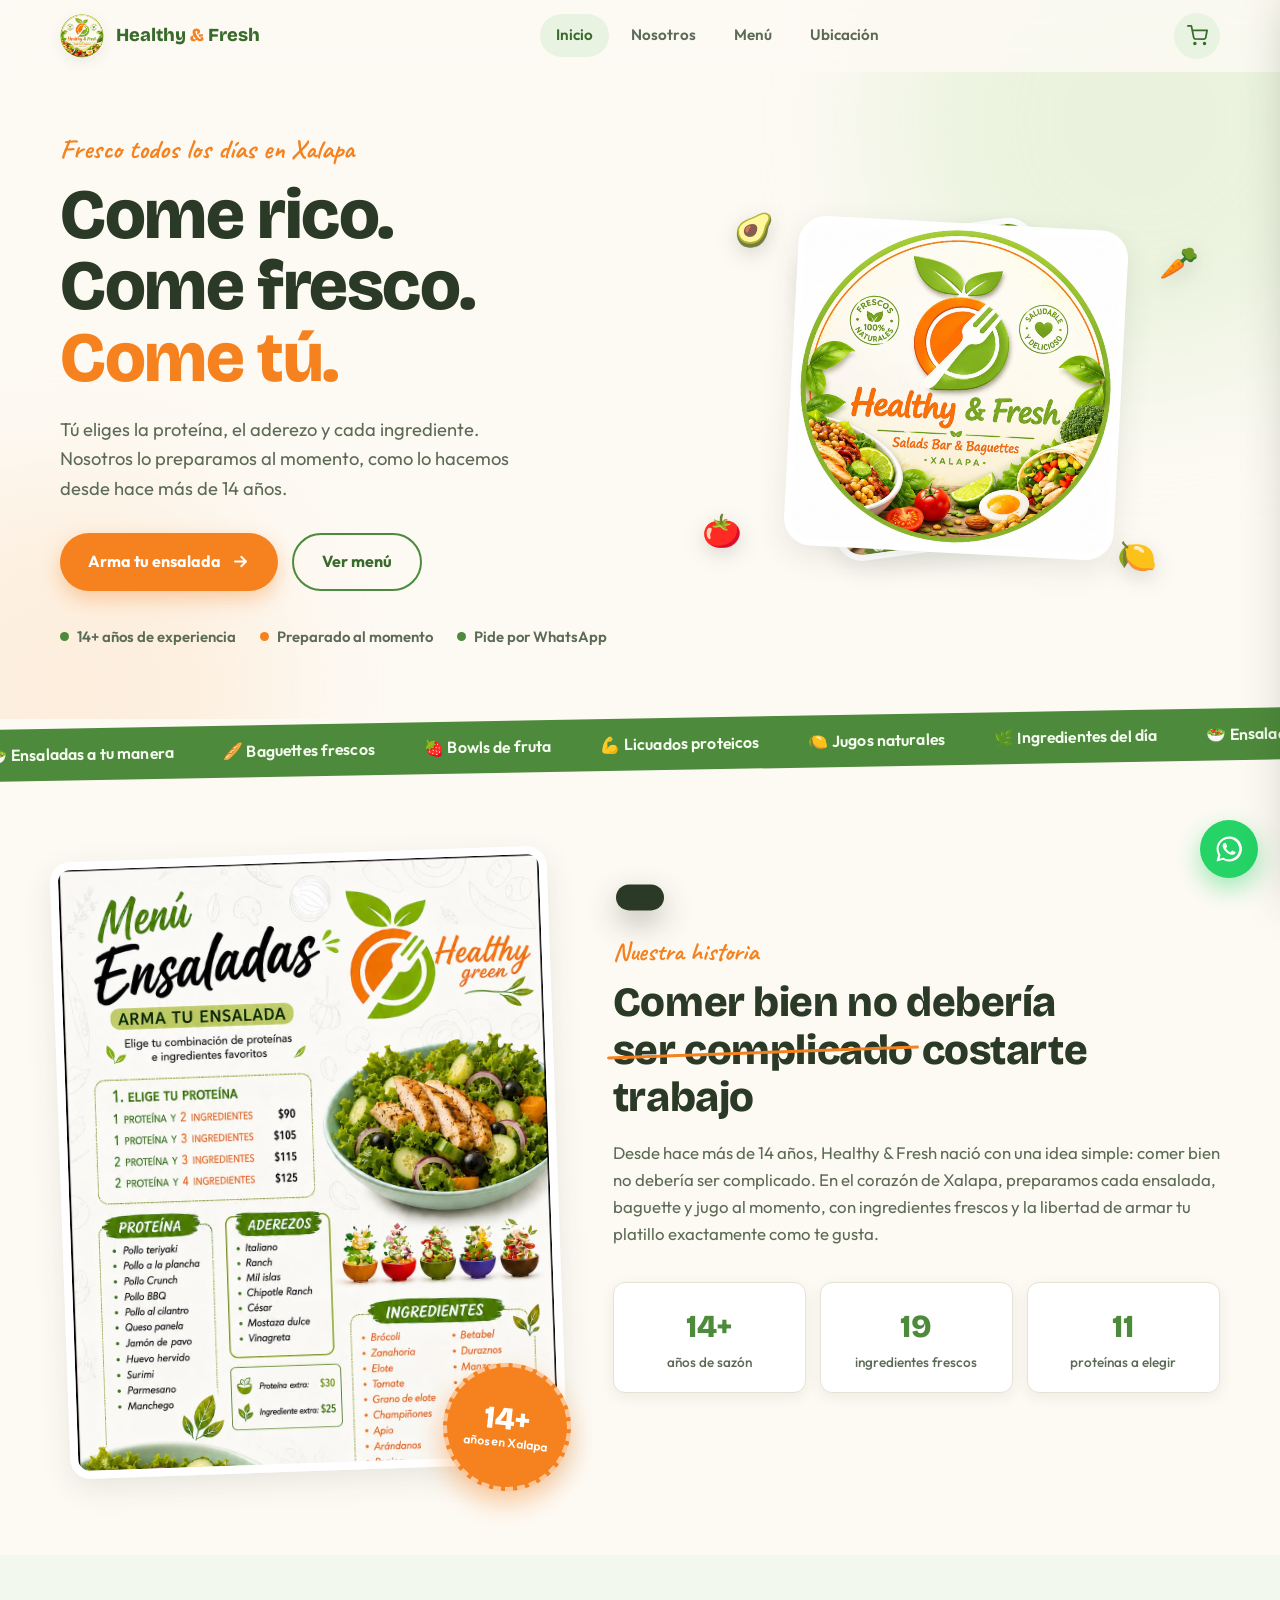
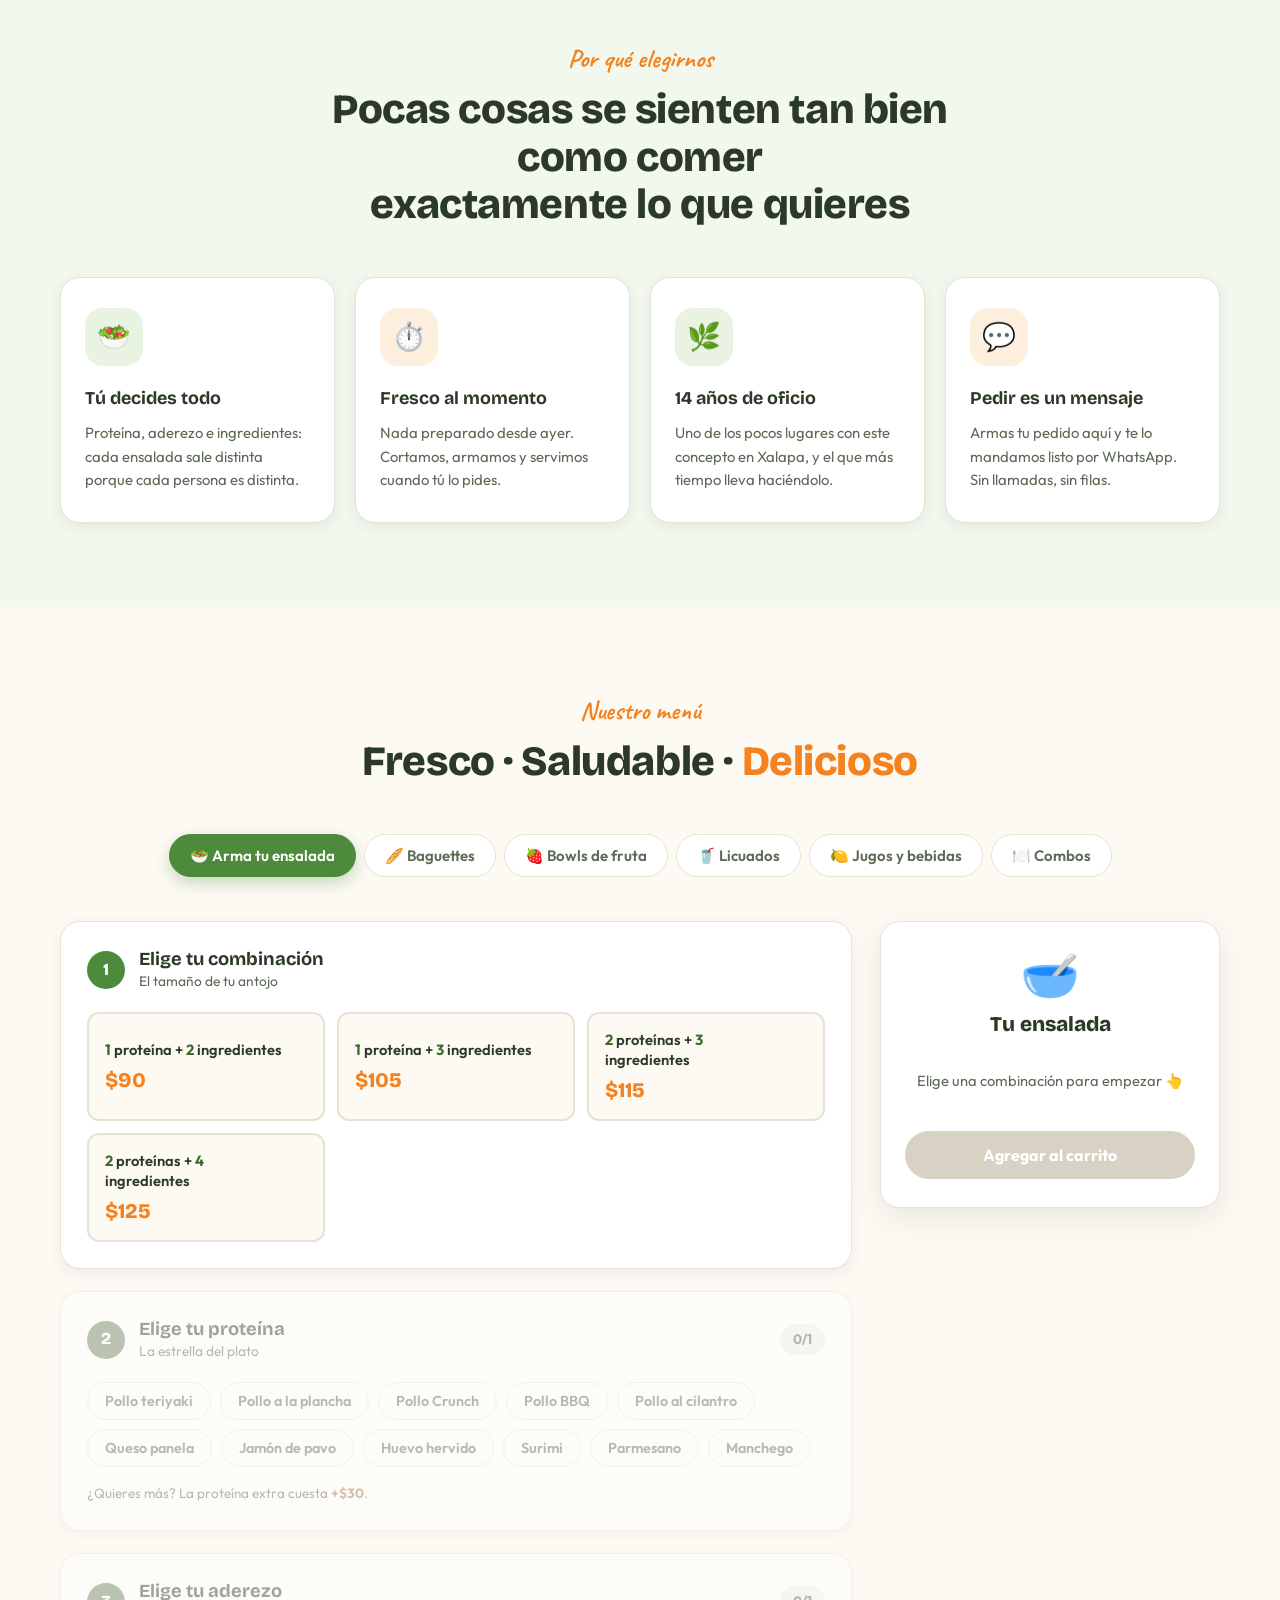
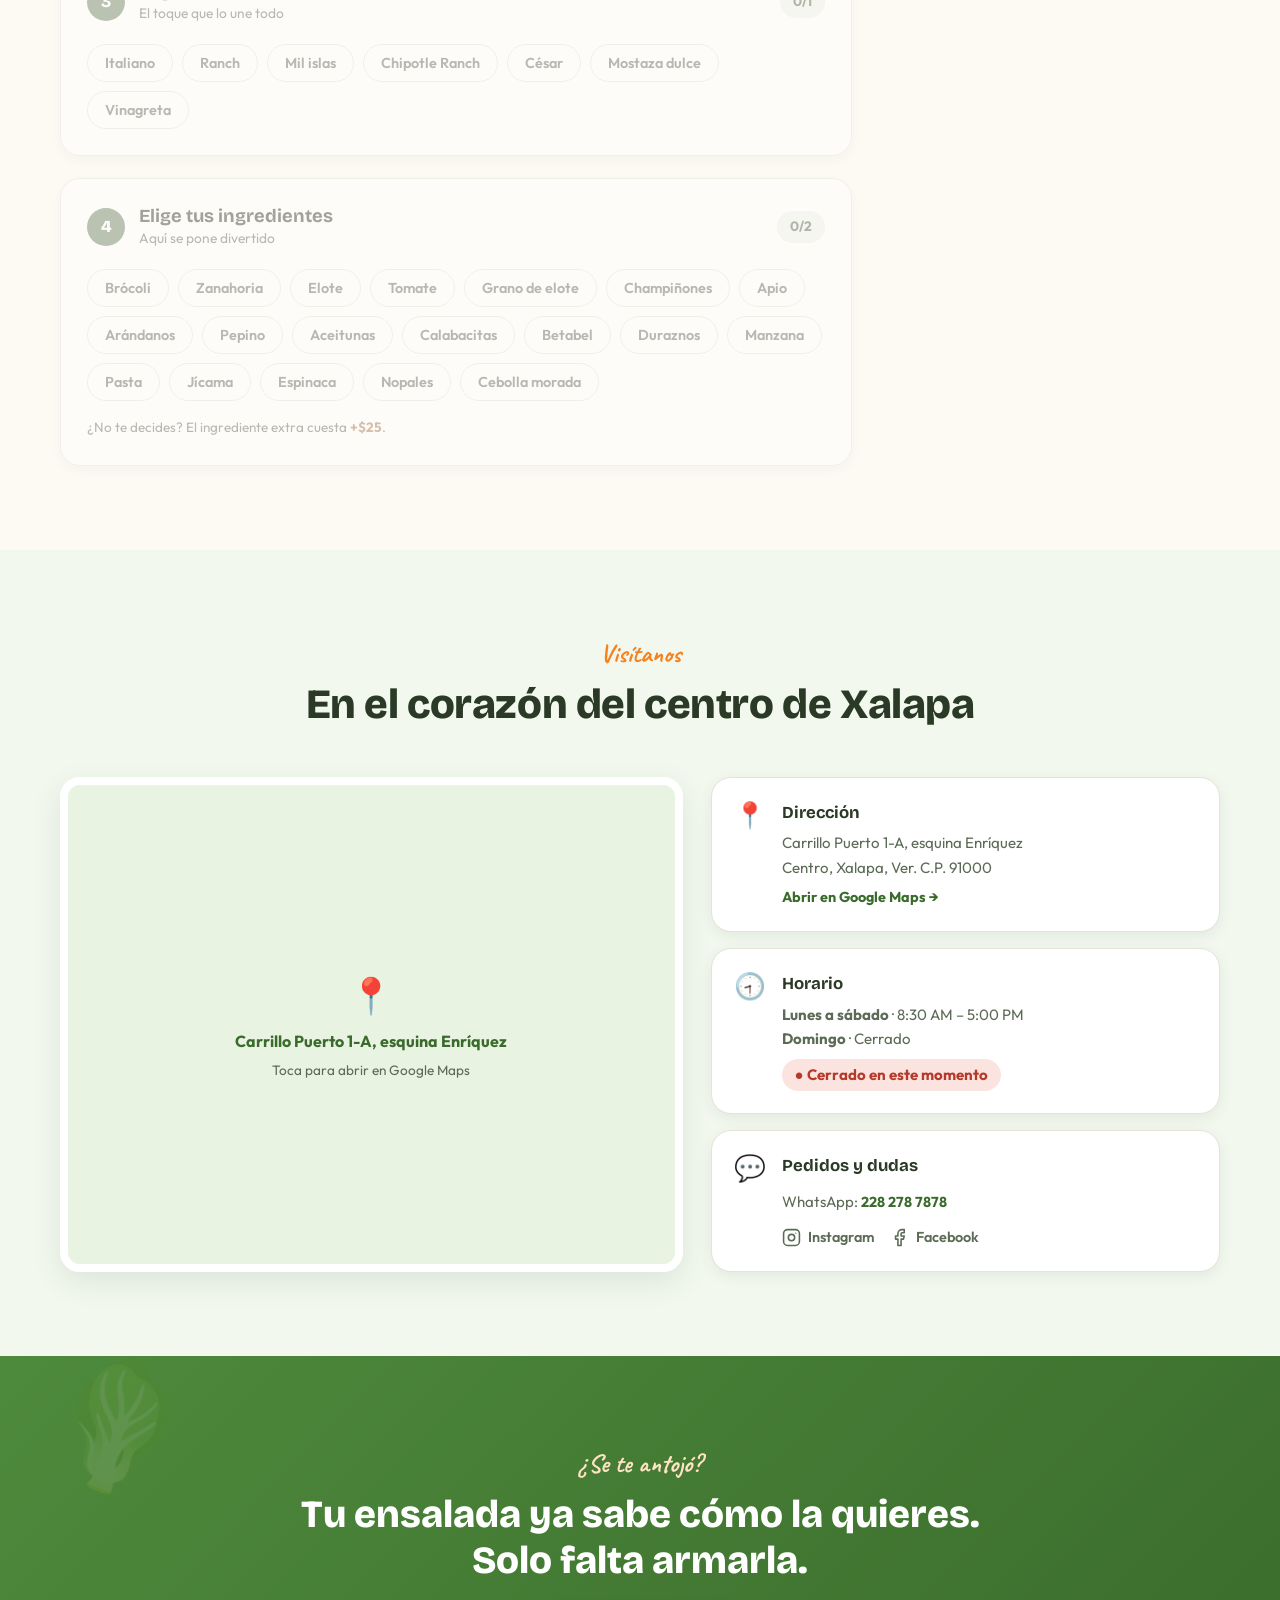
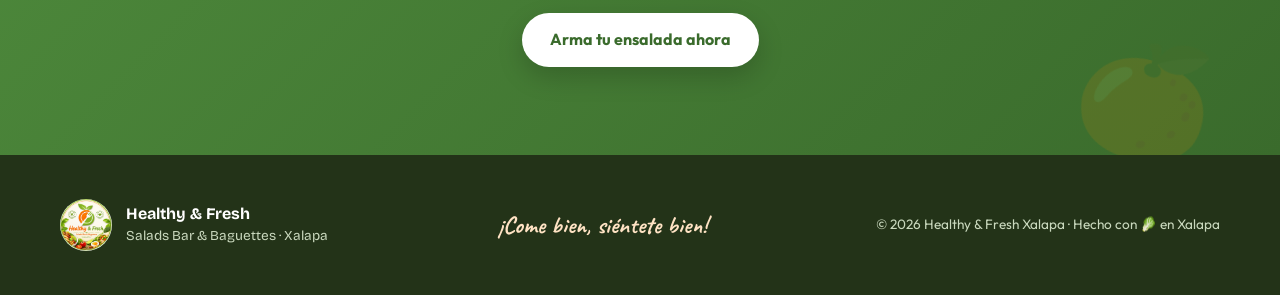
==== index.html @ bbb8db93 "Initial commit" ====
<!DOCTYPE html>
<html lang="es">
<head>
<meta charset="UTF-8">
<meta name="viewport" content="width=device-width, initial-scale=1.0">
<title>Healthy &amp; Fresh — Salads Bar &amp; Baguettes | Xalapa</title>
<meta name="description" content="Arma tu ensalada a tu manera, baguettes frescos, bowls de fruta y licuados proteicos en el centro de Xalapa. Más de 14 años preparando todo al momento. Pide por WhatsApp.">
<meta property="og:title" content="Healthy & Fresh — Salads Bar & Baguettes Xalapa">
<meta property="og:description" content="Come rico. Come fresco. Come tú. Ensaladas personalizables y baguettes en el centro de Xalapa.">
<meta property="og:image" content="assets/logo-redondo.jpg">
<link rel="icon" type="image/jpeg" href="assets/logo-redondo.jpg">
<link rel="preconnect" href="https://fonts.googleapis.com">
<link rel="preconnect" href="https://fonts.gstatic.com" crossorigin>
<link href="https://fonts.googleapis.com/css2?family=Bricolage+Grotesque:opsz,wght@12..96,400;12..96,600;12..96,700;12..96,800&family=Outfit:wght@400;500;600;700&family=Caveat:wght@600;700&display=swap" rel="stylesheet">
<link rel="stylesheet" href="css/styles.css">
</head>
<body>

<!-- ============ HEADER ============ -->
<header class="header" id="header">
  <div class="wrap header-inner">
    <a href="#inicio" class="brand">
      <img src="assets/logo-redondo.jpg" alt="Logo Healthy & Fresh" class="brand-logo">
      <span class="brand-text">Healthy <em>&amp;</em> Fresh</span>
    </a>
    <nav class="nav" id="nav">
      <a href="#inicio" class="nav-link">Inicio</a>
      <a href="#nosotros" class="nav-link">Nosotros</a>
      <a href="#menu" class="nav-link">Menú</a>
      <a href="#ubicacion" class="nav-link">Ubicación</a>
    </nav>
    <div class="header-actions">
      <button class="btn-cart" id="btnCart" aria-label="Abrir carrito">
        <svg viewBox="0 0 24 24" fill="none" stroke="currentColor" stroke-width="2" stroke-linecap="round" stroke-linejoin="round"><circle cx="9" cy="21" r="1"/><circle cx="20" cy="21" r="1"/><path d="M1 1h4l2.68 13.39a2 2 0 0 0 2 1.61h9.72a2 2 0 0 0 2-1.61L23 6H6"/></svg>
        <span class="cart-badge" id="cartBadge" hidden>0</span>
      </button>
      <button class="btn-burger" id="btnBurger" aria-label="Abrir menú">
        <span></span><span></span><span></span>
      </button>
    </div>
  </div>
</header>

<!-- ============ HERO ============ -->
<section class="hero" id="inicio">
  <div class="hero-blob hero-blob-1"></div>
  <div class="hero-blob hero-blob-2"></div>
  <div class="wrap hero-inner">
    <div class="hero-copy">
      <p class="script-accent hero-kicker">Fresco todos los días en Xalapa</p>
      <h1 class="hero-title">
        Come rico.<br>
        Come fresco.<br>
        <span class="hero-title-accent">Come tú.</span>
      </h1>
      <p class="hero-sub">Tú eliges la proteína, el aderezo y cada ingrediente. Nosotros lo preparamos al momento, como lo hacemos desde hace más de 14 años.</p>
      <div class="hero-ctas">
        <a href="#menu" class="btn btn-primary" data-goto-builder>Arma tu ensalada
          <svg viewBox="0 0 24 24" fill="none" stroke="currentColor" stroke-width="2.4" stroke-linecap="round" stroke-linejoin="round"><path d="M5 12h14M13 6l6 6-6 6"/></svg>
        </a>
        <a href="#menu" class="btn btn-ghost">Ver menú</a>
      </div>
      <ul class="hero-badges">
        <li><span class="dot dot-verde"></span>14+ años de experiencia</li>
        <li><span class="dot dot-naranja"></span>Preparado al momento</li>
        <li><span class="dot dot-verde"></span>Pide por WhatsApp</li>
      </ul>
    </div>
    <div class="hero-visual" aria-hidden="true">
      <div class="hero-card hero-card-main">
        <img src="assets/logo-redondo.jpg" alt="">
      </div>
      <div class="hero-card hero-card-back">
        <img src="assets/combo.jpg" alt="">
      </div>
      <span class="float-emoji fe-1">🥑</span>
      <span class="float-emoji fe-2">🍅</span>
      <span class="float-emoji fe-3">🥕</span>
      <span class="float-emoji fe-4">🍋</span>
    </div>
  </div>
</section>

<!-- ============ TICKER ============ -->
<div class="ticker" aria-hidden="true">
  <div class="ticker-track" id="tickerTrack">
    <span>🥗 Ensaladas a tu manera</span><span>🥖 Baguettes frescos</span><span>🍓 Bowls de fruta</span><span>💪 Licuados proteicos</span><span>🍋 Jugos naturales</span><span>🌿 Ingredientes del día</span>
  </div>
</div>

<!-- ============ NOSOTROS ============ -->
<section class="section nosotros" id="nosotros">
  <div class="wrap nosotros-inner">
    <div class="nosotros-visual reveal izq">
      <div class="nosotros-img-frame">
        <img src="assets/menu-ensaladas.jpg" alt="Menú de ensaladas Healthy & Fresh">
      </div>
      <div class="nosotros-stamp">
        <span class="stamp-num">14+</span>
        <span class="stamp-label">años en Xalapa</span>
      </div>
    </div>
    <div class="nosotros-copy reveal der">
      <p class="script-accent">Nuestra historia</p>
      <h2 class="section-title">Comer bien no debería <span class="tachado">ser complicado</span> costarte trabajo</h2>
      <!-- ═══════════════════════════════════════════════════════════
           HISTORIA PLACEHOLDER — reemplazar cuando el dueño mande la real.
           Buscar también "HISTORIA_PLACEHOLDER" en js/app.js si se mueve.
           ═══════════════════════════════════════════════════════════ -->
      <p class="nosotros-historia" id="historiaTexto">Desde hace más de 14 años, Healthy &amp; Fresh nació con una idea simple: comer bien no debería ser complicado. En el corazón de Xalapa, preparamos cada ensalada, baguette y jugo al momento, con ingredientes frescos y la libertad de armar tu platillo exactamente como te gusta.</p>
      <div class="stats">
        <div class="stat"><span class="stat-num" data-count="14">0</span><span class="stat-suffix">+</span><span class="stat-label">años de sazón</span></div>
        <div class="stat"><span class="stat-num" data-count="19">0</span><span class="stat-label">ingredientes frescos</span></div>
        <div class="stat"><span class="stat-num" data-count="11">0</span><span class="stat-label">proteínas a elegir</span></div>
      </div>
    </div>
  </div>
</section>

<!-- ============ POR QUÉ ELEGIRNOS ============ -->
<section class="section porque">
  <div class="wrap">
    <div class="section-head reveal">
      <p class="script-accent">Por qué elegirnos</p>
      <h2 class="section-title">Pocas cosas se sienten tan bien<br>como comer <span class="subrayado">exactamente lo que quieres</span></h2>
    </div>
    <div class="porque-grid">
      <article class="porque-card reveal" style="--d:.0s">
        <div class="porque-icon pi-verde">🥗</div>
        <h3>Tú decides todo</h3>
        <p>Proteína, aderezo e ingredientes: cada ensalada sale distinta porque cada persona es distinta.</p>
      </article>
      <article class="porque-card reveal" style="--d:.08s">
        <div class="porque-icon pi-naranja">⏱️</div>
        <h3>Fresco al momento</h3>
        <p>Nada preparado desde ayer. Cortamos, armamos y servimos cuando tú lo pides.</p>
      </article>
      <article class="porque-card reveal" style="--d:.16s">
        <div class="porque-icon pi-verde">🌿</div>
        <h3>14 años de oficio</h3>
        <p>Uno de los pocos lugares con este concepto en Xalapa, y el que más tiempo lleva haciéndolo.</p>
      </article>
      <article class="porque-card reveal" style="--d:.24s">
        <div class="porque-icon pi-naranja">💬</div>
        <h3>Pedir es un mensaje</h3>
        <p>Armas tu pedido aquí y te lo mandamos listo por WhatsApp. Sin llamadas, sin filas.</p>
      </article>
    </div>
  </div>
</section>

<!-- ============ MENÚ ============ -->
<section class="section menu" id="menu">
  <div class="wrap">
    <div class="section-head reveal">
      <p class="script-accent">Nuestro menú</p>
      <h2 class="section-title">Fresco · Saludable · <span class="hero-title-accent">Delicioso</span></h2>
    </div>

    <div class="tabs reveal" role="tablist" id="menuTabs">
      <button class="tab active" role="tab" data-tab="ensaladas">🥗 Arma tu ensalada</button>
      <button class="tab" role="tab" data-tab="baguettes">🥖 Baguettes</button>
      <button class="tab" role="tab" data-tab="bowls">🍓 Bowls de fruta</button>
      <button class="tab" role="tab" data-tab="licuados">🥤 Licuados</button>
      <button class="tab" role="tab" data-tab="jugos">🍋 Jugos y bebidas</button>
      <button class="tab" role="tab" data-tab="combos">🍽️ Combos</button>
    </div>

    <!-- ——— TAB: CONSTRUCTOR DE ENSALADAS ——— -->
    <div class="tab-panel active" id="panel-ensaladas">
      <div class="builder">
        <div class="builder-steps">

          <div class="bstep" id="stepCombo">
            <div class="bstep-head">
              <span class="bstep-num">1</span>
              <div><h3>Elige tu combinación</h3><p>El tamaño de tu antojo</p></div>
            </div>
            <div class="combo-grid" id="comboGrid"></div>
          </div>

          <div class="bstep bstep-locked" id="stepProteinas">
            <div class="bstep-head">
              <span class="bstep-num">2</span>
              <div><h3>Elige tu proteína</h3><p>La estrella del plato</p></div>
              <span class="bstep-counter" id="protCounter">0/1</span>
            </div>
            <div class="chip-grid" id="protGrid"></div>
            <p class="bstep-hint">¿Quieres más? La proteína extra cuesta <strong>+$30</strong>.</p>
          </div>

          <div class="bstep bstep-locked" id="stepAderezo">
            <div class="bstep-head">
              <span class="bstep-num">3</span>
              <div><h3>Elige tu aderezo</h3><p>El toque que lo une todo</p></div>
              <span class="bstep-counter" id="aderezoCounter">0/1</span>
            </div>
            <div class="chip-grid" id="aderezoGrid"></div>
          </div>

          <div class="bstep bstep-locked" id="stepIngredientes">
            <div class="bstep-head">
              <span class="bstep-num">4</span>
              <div><h3>Elige tus ingredientes</h3><p>Aquí se pone divertido</p></div>
              <span class="bstep-counter" id="ingCounter">0/2</span>
            </div>
            <div class="chip-grid" id="ingGrid"></div>
            <p class="bstep-hint">¿No te decides? El ingrediente extra cuesta <strong>+$25</strong>.</p>
          </div>

        </div>

        <!-- Resumen sticky -->
        <aside class="builder-summary" id="builderSummary">
          <div class="bsum-bowl" id="bsumBowl">🥣</div>
          <h3 class="bsum-title">Tu ensalada</h3>
          <div class="bsum-body" id="bsumBody">
            <p class="bsum-empty">Elige una combinación para empezar 👆</p>
          </div>
          <div class="bsum-total-row" id="bsumTotalRow" hidden>
            <span>Total</span>
            <span class="bsum-total" id="bsumTotal">$0</span>
          </div>
          <button class="btn btn-primary bsum-add" id="btnAddSalad" disabled>Agregar al carrito</button>
          <button class="bsum-reset" id="btnResetSalad" hidden>Empezar de nuevo</button>
        </aside>
      </div>
    </div>

    <!-- ——— TABS DE PRODUCTOS (se llenan por JS) ——— -->
    <div class="tab-panel" id="panel-baguettes"></div>
    <div class="tab-panel" id="panel-bowls"></div>
    <div class="tab-panel" id="panel-licuados"></div>
    <div class="tab-panel" id="panel-jugos"></div>
    <div class="tab-panel" id="panel-combos"></div>
  </div>
</section>

<!-- ============ UBICACIÓN ============ -->
<section class="section ubicacion" id="ubicacion">
  <div class="wrap">
    <div class="section-head reveal">
      <p class="script-accent">Visítanos</p>
      <h2 class="section-title">En el corazón del <span class="subrayado">centro de Xalapa</span></h2>
    </div>
    <div class="ubi-grid">
      <div class="ubi-map reveal izq">
        <a class="ubi-map-fallback" href="https://maps.app.goo.gl/fEzeAEY9GWDrJMjE8" target="_blank" rel="noopener">
          <span>📍</span>
          <strong>Carrillo Puerto 1-A, esquina Enríquez</strong>
          <em>Toca para abrir en Google Maps</em>
        </a>
        <iframe
          title="Mapa de Healthy & Fresh Xalapa"
          src="https://www.google.com/maps?q=Healthy%20%26%20Fresh%20Salads%20Bar%20Carrillo%20Puerto%201%20Xalapa&output=embed"
          loading="lazy" referrerpolicy="no-referrer-when-downgrade" allowfullscreen></iframe>
      </div>
      <div class="ubi-info reveal der">
        <div class="ubi-card">
          <span class="ubi-icon">📍</span>
          <div>
            <h3>Dirección</h3>
            <p>Carrillo Puerto 1-A, esquina Enríquez<br>Centro, Xalapa, Ver. C.P. 91000</p>
            <a href="https://maps.app.goo.gl/fEzeAEY9GWDrJMjE8" target="_blank" rel="noopener" class="ubi-link">Abrir en Google Maps →</a>
          </div>
        </div>
        <div class="ubi-card">
          <span class="ubi-icon">🕣</span>
          <div>
            <h3>Horario</h3>
            <p><strong>Lunes a sábado</strong> · 8:30 AM – 5:00 PM<br><strong>Domingo</strong> · Cerrado</p>
            <p class="ubi-open-badge" id="openBadge"></p>
          </div>
        </div>
        <div class="ubi-card">
          <span class="ubi-icon">💬</span>
          <div>
            <h3>Pedidos y dudas</h3>
            <p>WhatsApp: <a href="https://wa.me/522282787878" target="_blank" rel="noopener" class="ubi-link">228 278 7878</a></p>
            <div class="ubi-socials">
              <a href="https://www.instagram.com/healthy_fresh_xalapa" target="_blank" rel="noopener" aria-label="Instagram">
                <svg viewBox="0 0 24 24" fill="none" stroke="currentColor" stroke-width="2" stroke-linecap="round" stroke-linejoin="round"><rect x="2" y="2" width="20" height="20" rx="5"/><circle cx="12" cy="12" r="4"/><circle cx="17.5" cy="6.5" r=".8" fill="currentColor" stroke="none"/></svg>
                Instagram
              </a>
              <a href="https://www.facebook.com/HealthyfreshSaladsBarXalapa/" target="_blank" rel="noopener" aria-label="Facebook">
                <svg viewBox="0 0 24 24" fill="none" stroke="currentColor" stroke-width="2" stroke-linecap="round" stroke-linejoin="round"><path d="M18 2h-3a5 5 0 0 0-5 5v3H7v4h3v8h4v-8h3l1-4h-4V7a1 1 0 0 1 1-1h3z"/></svg>
                Facebook
              </a>
            </div>
          </div>
        </div>
      </div>
    </div>
  </div>
</section>

<!-- ============ CTA FINAL ============ -->
<section class="cta-final">
  <div class="wrap cta-final-inner reveal">
    <p class="script-accent script-claro">¿Se te antojó?</p>
    <h2>Tu ensalada ya sabe cómo la quieres.<br>Solo falta armarla.</h2>
    <a href="#menu" class="btn btn-blanco" data-goto-builder>Arma tu ensalada ahora</a>
  </div>
</section>

<!-- ============ FOOTER ============ -->
<footer class="footer">
  <div class="wrap footer-inner">
    <div class="footer-brand">
      <img src="assets/logo-redondo.jpg" alt="Healthy & Fresh">
      <p>Healthy &amp; Fresh<br><span>Salads Bar &amp; Baguettes · Xalapa</span></p>
    </div>
    <p class="footer-tag script-accent script-claro">¡Come bien, siéntete bien!</p>
    <p class="footer-copy">© <span id="year"></span> Healthy &amp; Fresh Xalapa · Hecho con 🥬 en Xalapa</p>
  </div>
</footer>

<!-- ============ CARRITO (drawer) ============ -->
<div class="cart-overlay" id="cartOverlay"></div>
<aside class="cart-drawer" id="cartDrawer" aria-label="Carrito de compra">
  <div class="cart-head">
    <h3>Tu pedido</h3>
    <button class="cart-close" id="cartClose" aria-label="Cerrar carrito">✕</button>
  </div>

  <div class="cart-view" id="cartViewItems">
    <div class="cart-items" id="cartItems"></div>
    <div class="cart-foot" id="cartFoot" hidden>
      <div class="cart-total-row"><span>Total</span><span id="cartTotal">$0</span></div>
      <button class="btn btn-primary cart-checkout" id="btnCheckout">Continuar pedido</button>
    </div>
    <div class="cart-empty" id="cartEmpty">
      <span>🛒</span>
      <p>Tu carrito está vacío.<br>El menú te está esperando…</p>
      <button class="btn btn-ghost" id="btnGoMenu">Ver menú</button>
    </div>
  </div>

  <div class="cart-view" id="cartViewCheckout" hidden>
    <form class="checkout-form" id="checkoutForm" novalidate>
      <label>Tu nombre
        <input type="text" name="nombre" id="fNombre" placeholder="¿Cómo te llamas?" autocomplete="name" required>
      </label>
      <label>Tu teléfono
        <input type="tel" name="telefono" id="fTelefono" placeholder="10 dígitos" autocomplete="tel" inputmode="numeric" required>
      </label>
      <fieldset class="entrega-field">
        <legend>¿Cómo lo quieres?</legend>
        <div class="entrega-opts">
          <label class="entrega-opt"><input type="radio" name="entrega" value="tienda" checked><span>🏪 Recoger en tienda</span></label>
          <label class="entrega-opt"><input type="radio" name="entrega" value="domicilio"><span>🛵 A domicilio</span></label>
        </div>
      </fieldset>
      <label id="direccionField" hidden>Dirección de entrega
        <input type="text" name="direccion" id="fDireccion" placeholder="Calle, número, colonia y referencias">
      </label>
      <label>Notas (opcional)
        <textarea name="notas" id="fNotas" rows="2" placeholder="Sin cebolla, aderezo aparte…"></textarea>
      </label>
      <div class="cart-total-row"><span>Total</span><span id="checkoutTotal">$0</span></div>
      <button type="submit" class="btn btn-wsp" id="btnSendWsp">
        <svg viewBox="0 0 24 24" fill="currentColor"><path d="M12 2a10 10 0 0 0-8.7 14.9L2 22l5.3-1.4A10 10 0 1 0 12 2zm0 18.2a8.2 8.2 0 0 1-4.2-1.1l-.3-.2-3.1.8.8-3-.2-.3A8.2 8.2 0 1 1 12 20.2zm4.6-6.1c-.3-.1-1.5-.7-1.7-.8-.2-.1-.4-.1-.6.1-.2.3-.6.8-.8 1-.1.2-.3.2-.5.1a6.7 6.7 0 0 1-3.3-2.9c-.3-.4 0-.5.2-.7l.4-.5c.1-.2.1-.3.2-.5 0-.2 0-.4-.1-.5l-.8-1.9c-.2-.5-.4-.4-.6-.4h-.5c-.2 0-.5.1-.7.3a2.8 2.8 0 0 0-.9 2.1c0 1.2.9 2.4 1 2.6.1.2 1.8 2.7 4.3 3.8.6.3 1.1.4 1.5.6.6.2 1.2.2 1.6.1.5-.1 1.5-.6 1.7-1.2.2-.6.2-1.1.1-1.2 0-.1-.2-.2-.5-.3z"/></svg>
        Enviar pedido por WhatsApp
      </button>
      <button type="button" class="bsum-reset" id="btnBackCart">← Volver al carrito</button>
      <details class="transfer-details">
        <summary>💳 ¿Prefieres pagar por transferencia?</summary>
        <img src="assets/tarjeta-transferencias.jpg" alt="Datos para transferencia bancaria" loading="lazy">
      </details>
    </form>
  </div>
</aside>

<!-- ============ WHATSAPP FAB ============ -->
<a href="https://wa.me/522282787878" target="_blank" rel="noopener" class="wsp-fab" aria-label="Escríbenos por WhatsApp">
  <svg viewBox="0 0 24 24" fill="currentColor"><path d="M12 2a10 10 0 0 0-8.7 14.9L2 22l5.3-1.4A10 10 0 1 0 12 2zm0 18.2a8.2 8.2 0 0 1-4.2-1.1l-.3-.2-3.1.8.8-3-.2-.3A8.2 8.2 0 1 1 12 20.2zm4.6-6.1c-.3-.1-1.5-.7-1.7-.8-.2-.1-.4-.1-.6.1-.2.3-.6.8-.8 1-.1.2-.3.2-.5.1a6.7 6.7 0 0 1-3.3-2.9c-.3-.4 0-.5.2-.7l.4-.5c.1-.2.1-.3.2-.5 0-.2 0-.4-.1-.5l-.8-1.9c-.2-.5-.4-.4-.6-.4h-.5c-.2 0-.5.1-.7.3a2.8 2.8 0 0 0-.9 2.1c0 1.2.9 2.4 1 2.6.1.2 1.8 2.7 4.3 3.8.6.3 1.1.4 1.5.6.6.2 1.2.2 1.6.1.5-.1 1.5-.6 1.7-1.2.2-.6.2-1.1.1-1.2 0-.1-.2-.2-.5-.3z"/></svg>
</a>

<!-- ============ TOAST ============ -->
<div class="toast" id="toast" role="status" aria-live="polite"></div>

<!-- ============ LIGHTBOX MENÚ ============ -->
<div class="lightbox" id="lightbox">
  <button class="lightbox-close" id="lightboxClose" aria-label="Cerrar">✕</button>
  <img src="" alt="Menú" id="lightboxImg">
</div>

<script src="js/app.js"></script>
</body>
</html>
---- css/styles.css ----
/* ============================================================
   HEALTHY & FRESH — Salads Bar & Baguettes Xalapa
   styles.css
   ============================================================ */

/* ---------- Variables ---------- */
:root{
  --verde:        #4e8a3c;
  --verde-osc:    #3a6b2c;
  --verde-claro:  #e8f3e2;
  --verde-suave:  #f2f8ee;
  --naranja:      #f5821f;
  --naranja-osc:  #d96c0e;
  --naranja-claro:#fdeedd;
  --crema:        #fdfaf4;
  --blanco:       #ffffff;
  --tinta:        #2b3a26;
  --tinta-suave:  #5c6b56;
  --linea:        #e7e2d6;
  --sombra:       0 10px 30px rgba(43,58,38,.10);
  --sombra-chica: 0 4px 14px rgba(43,58,38,.08);
  --radio:        20px;
  --radio-chico:  12px;
  --f-display:    "Bricolage Grotesque", sans-serif;
  --f-body:       "Outfit", sans-serif;
  --f-script:     "Caveat", cursive;
  --header-h:     72px;
}

/* ---------- Reset ---------- */
*,*::before,*::after{ box-sizing:border-box; margin:0; padding:0; }
html{ scroll-behavior:smooth; scroll-padding-top:calc(var(--header-h) + 12px); }
body{
  font-family:var(--f-body);
  color:var(--tinta);
  background:var(--crema);
  line-height:1.6;
  overflow-x:hidden;
}
img{ max-width:100%; display:block; }
[hidden]{ display:none !important; }
a{ color:inherit; text-decoration:none; }
button{ font-family:inherit; cursor:pointer; border:none; background:none; color:inherit; }
input,textarea,select{ font-family:inherit; font-size:1rem; }

/* ---------- Utilidades ---------- */
.wrap{ width:min(1160px, 92%); margin-inline:auto; }

.section{ padding:84px 0; }

.section-head{ text-align:center; max-width:720px; margin:0 auto 48px; }

.section-title{
  font-family:var(--f-display);
  font-weight:800;
  font-size:clamp(1.7rem, 3.4vw, 2.6rem);
  line-height:1.15;
  letter-spacing:-.01em;
}

.script-accent{
  font-family:var(--f-script);
  font-size:clamp(1.3rem, 2.2vw, 1.6rem);
  color:var(--naranja);
  font-weight:700;
  margin-bottom:6px;
}
.script-claro{ color:#ffe3c4; }

.tachado{ position:relative; white-space:nowrap; }
.tachado::after{
  content:"";
  position:absolute; left:-2%; right:-2%; top:52%;
  height:3px; border-radius:3px;
  background:var(--naranja);
  transform:rotate(-2deg);
}

.subrayado{ position:relative; white-space:nowrap; }
.subrayado::after{
  content:"";
  position:absolute; left:0; right:0; bottom:-2px;
  height:.34em;
  background:var(--verde-claro);
  z-index:-1;
  border-radius:4px;
}

/* Botones */
.btn{
  display:inline-flex; align-items:center; gap:10px;
  padding:14px 28px;
  border-radius:999px;
  font-weight:700; font-size:1rem;
  transition:transform .2s ease, box-shadow .2s ease, background .2s ease;
  will-change:transform;
}
.btn svg{ width:19px; height:19px; }
.btn:active{ transform:scale(.97); }

.btn-primary{
  background:var(--naranja);
  color:#fff;
  box-shadow:0 8px 20px rgba(245,130,31,.35);
}
.btn-primary:hover{ background:var(--naranja-osc); transform:translateY(-2px); box-shadow:0 12px 26px rgba(245,130,31,.42); }
.btn-primary:disabled{ background:#d8d2c4; color:#fff; box-shadow:none; cursor:not-allowed; transform:none; }

.btn-ghost{
  background:transparent;
  color:var(--verde-osc);
  border:2px solid var(--verde);
}
.btn-ghost:hover{ background:var(--verde-claro); transform:translateY(-2px); }

.btn-blanco{
  background:#fff; color:var(--verde-osc);
  box-shadow:0 10px 26px rgba(0,0,0,.18);
}
.btn-blanco:hover{ transform:translateY(-2px); }

.btn-wsp{
  width:100%; justify-content:center;
  background:#25d366; color:#fff;
  border-radius:14px;
  padding:15px 20px;
  box-shadow:0 8px 20px rgba(37,211,102,.3);
}
.btn-wsp:hover{ background:#1eb958; transform:translateY(-2px); }
.btn-wsp svg{ width:22px; height:22px; }

/* Animación reveal al hacer scroll */
.reveal{
  opacity:0;
  transform:translateY(26px);
  transition:opacity .7s ease var(--d, 0s), transform .7s ease var(--d, 0s);
}
.reveal.izq{ transform:translateX(-30px); }
.reveal.der{ transform:translateX(30px); }
.reveal.visible{ opacity:1; transform:none; }

@media (prefers-reduced-motion: reduce){
  .reveal{ opacity:1; transform:none; transition:none; }
  html{ scroll-behavior:auto; }
}

/* ============================================================
   HEADER
   ============================================================ */
.header{
  position:fixed; inset:0 0 auto 0;
  z-index:60;
  height:var(--header-h);
  background:rgba(253,250,244,.85);
  backdrop-filter:blur(12px);
  -webkit-backdrop-filter:blur(12px);
  border-bottom:1px solid transparent;
  transition:border-color .3s ease, box-shadow .3s ease;
}
.header.scrolled{
  border-bottom-color:var(--linea);
  box-shadow:0 4px 20px rgba(43,58,38,.06);
}
.header-inner{
  height:100%;
  display:flex; align-items:center; justify-content:space-between; gap:20px;
}
.brand{ display:flex; align-items:center; gap:12px; }
.brand-logo{
  width:44px; height:44px;
  border-radius:50%;
  object-fit:cover;
  box-shadow:var(--sombra-chica);
}
.brand-text{
  font-family:var(--f-display);
  font-weight:800; font-size:1.15rem;
  color:var(--verde-osc);
}
.brand-text em{ font-style:normal; color:var(--naranja); }

.nav{ display:flex; gap:6px; }
.nav-link{
  padding:9px 16px;
  border-radius:999px;
  font-weight:600; font-size:.95rem;
  color:var(--tinta-suave);
  transition:color .2s, background .2s;
}
.nav-link:hover, .nav-link.active{ color:var(--verde-osc); background:var(--verde-claro); }

.header-actions{ display:flex; align-items:center; gap:8px; }

.btn-cart{
  position:relative;
  width:46px; height:46px;
  display:grid; place-items:center;
  border-radius:50%;
  background:var(--verde-claro);
  color:var(--verde-osc);
  transition:background .2s, transform .2s;
}
.btn-cart:hover{ background:#dcecd2; transform:translateY(-1px); }
.btn-cart svg{ width:21px; height:21px; }
.cart-badge{
  position:absolute; top:-4px; right:-4px;
  min-width:21px; height:21px;
  padding:0 5px;
  display:grid; place-items:center;
  border-radius:999px;
  background:var(--naranja); color:#fff;
  font-size:.74rem; font-weight:700;
  box-shadow:0 2px 8px rgba(245,130,31,.5);
}
.cart-badge.bump{ animation:bump .45s cubic-bezier(.34,1.56,.64,1); }
@keyframes bump{
  0%{ transform:scale(1); }
  40%{ transform:scale(1.45); }
  100%{ transform:scale(1); }
}

.btn-burger{
  display:none;
  width:46px; height:46px;
  border-radius:50%;
  background:var(--verde-claro);
  flex-direction:column; align-items:center; justify-content:center; gap:5px;
}
.btn-burger span{
  width:20px; height:2.4px; border-radius:2px;
  background:var(--verde-osc);
  transition:transform .3s ease, opacity .3s ease;
}
.btn-burger.open span:nth-child(1){ transform:translateY(7.4px) rotate(45deg); }
.btn-burger.open span:nth-child(2){ opacity:0; }
.btn-burger.open span:nth-child(3){ transform:translateY(-7.4px) rotate(-45deg); }

/* ============================================================
   HERO
   ============================================================ */
.hero{
  position:relative;
  padding:calc(var(--header-h) + 56px) 0 70px;
  overflow:hidden;
}
.hero-blob{
  position:absolute;
  border-radius:50%;
  filter:blur(70px);
  opacity:.5;
  pointer-events:none;
}
.hero-blob-1{
  width:520px; height:520px;
  background:#d9ecc9;
  top:-140px; right:-120px;
}
.hero-blob-2{
  width:420px; height:420px;
  background:#fde3c8;
  bottom:-180px; left:-140px;
}
.hero-inner{
  position:relative;
  display:grid;
  grid-template-columns:1.05fr .95fr;
  align-items:center;
  gap:48px;
}
.hero-kicker{ font-size:clamp(1.35rem, 2.4vw, 1.7rem); }
.hero-title{
  font-family:var(--f-display);
  font-weight:800;
  font-size:clamp(2.6rem, 6vw, 4.4rem);
  line-height:1.02;
  letter-spacing:-.02em;
  margin:8px 0 20px;
}
.hero-title-accent{ color:var(--naranja); }
.hero-sub{
  font-size:clamp(1rem, 1.6vw, 1.15rem);
  color:var(--tinta-suave);
  max-width:480px;
  margin-bottom:30px;
}
.hero-ctas{ display:flex; flex-wrap:wrap; gap:14px; margin-bottom:34px; }

.hero-badges{
  list-style:none;
  display:flex; flex-wrap:wrap; gap:10px 24px;
  font-size:.93rem; font-weight:600; color:var(--tinta-suave);
}
.hero-badges li{ display:flex; align-items:center; gap:8px; }
.dot{ width:9px; height:9px; border-radius:50%; }
.dot-verde{ background:var(--verde); }
.dot-naranja{ background:var(--naranja); }

/* Visual del hero */
.hero-visual{
  position:relative;
  min-height:420px;
  display:grid; place-items:center;
}
.hero-card{
  position:absolute;
  border-radius:28px;
  overflow:hidden;
  box-shadow:var(--sombra);
  background:#fff;
  border:6px solid #fff;
}
.hero-card img{ width:100%; height:100%; object-fit:cover; }
.hero-card-main{
  width:min(330px, 74%);
  aspect-ratio:1;
  z-index:2;
  transform:rotate(3deg);
  animation:flotar 6s ease-in-out infinite;
}
.hero-card-back{
  width:min(240px, 56%);
  aspect-ratio:3/4;
  z-index:1;
  transform:rotate(-8deg) translate(-58%, -6%);
  left:50%; top:12%;
  opacity:.95;
  animation:flotar 7s ease-in-out infinite reverse;
}
@keyframes flotar{
  0%,100%{ translate:0 0; }
  50%{ translate:0 -14px; }
}
.float-emoji{
  position:absolute;
  font-size:2rem;
  z-index:3;
  filter:drop-shadow(0 6px 10px rgba(43,58,38,.18));
  animation:flotar 5s ease-in-out infinite;
}
.fe-1{ top:6%; left:8%; animation-delay:.4s; }
.fe-2{ bottom:10%; left:2%; animation-delay:1.2s; }
.fe-3{ top:14%; right:4%; animation-delay:.8s; }
.fe-4{ bottom:4%; right:12%; animation-delay:1.6s; }

/* ============================================================
   TICKER
   ============================================================ */
.ticker{
  background:var(--verde);
  color:#f3faee;
  overflow:hidden;
  padding:13px 0;
  transform:rotate(-1deg) scale(1.02);
}
.ticker-track{
  display:flex; gap:48px;
  width:max-content;
  white-space:nowrap;
  font-weight:600; font-size:.98rem;
  animation:ticker 28s linear infinite;
}
.ticker-track span{ display:inline-flex; align-items:center; gap:10px; }
@keyframes ticker{
  from{ transform:translateX(0); }
  to{ transform:translateX(-50%); }
}

/* ============================================================
   NOSOTROS
   ============================================================ */
.nosotros-inner{
  display:grid;
  grid-template-columns:.9fr 1.1fr;
  gap:56px;
  align-items:center;
}
.nosotros-visual{ position:relative; }
.nosotros-img-frame{
  border-radius:var(--radio);
  overflow:hidden;
  box-shadow:var(--sombra);
  transform:rotate(-2deg);
  border:8px solid #fff;
}
.nosotros-img-frame img{ width:100%; aspect-ratio:4/5; object-fit:cover; object-position:top; }
.nosotros-stamp{
  position:absolute;
  right:-14px; bottom:-20px;
  width:128px; height:128px;
  border-radius:50%;
  background:var(--naranja);
  color:#fff;
  display:flex; flex-direction:column;
  align-items:center; justify-content:center;
  text-align:center;
  box-shadow:0 12px 26px rgba(245,130,31,.4);
  transform:rotate(6deg);
  border:4px dashed rgba(255,255,255,.55);
}
.stamp-num{
  font-family:var(--f-display);
  font-weight:800; font-size:2rem; line-height:1;
}
.stamp-label{ font-size:.76rem; font-weight:600; max-width:90px; line-height:1.25; }

.nosotros-copy .section-title{ margin-bottom:18px; }
.nosotros-historia{
  color:var(--tinta-suave);
  font-size:1.05rem;
  margin-bottom:34px;
}
.stats{
  display:flex; flex-wrap:wrap; gap:14px;
}
.stat{
  flex:1; min-width:130px;
  background:#fff;
  border:1px solid var(--linea);
  border-radius:var(--radio-chico);
  padding:18px 16px;
  text-align:center;
  box-shadow:var(--sombra-chica);
}
.stat-num, .stat-suffix{
  font-family:var(--f-display);
  font-weight:800; font-size:2rem;
  color:var(--verde);
}
.stat-label{ display:block; font-size:.85rem; color:var(--tinta-suave); font-weight:500; }

/* ============================================================
   POR QUÉ ELEGIRNOS
   ============================================================ */
.porque{ background:var(--verde-suave); }
.porque-grid{
  display:grid;
  grid-template-columns:repeat(4, 1fr);
  gap:20px;
}
.porque-card{
  background:#fff;
  border-radius:var(--radio);
  padding:30px 24px;
  box-shadow:var(--sombra-chica);
  border:1px solid var(--linea);
  transition:transform .25s ease, box-shadow .25s ease;
}
.porque-card:hover{ transform:translateY(-6px); box-shadow:var(--sombra); }
.porque-icon{
  width:58px; height:58px;
  display:grid; place-items:center;
  border-radius:18px;
  font-size:1.7rem;
  margin-bottom:18px;
}
.pi-verde{ background:var(--verde-claro); }
.pi-naranja{ background:var(--naranja-claro); }
.porque-card h3{
  font-family:var(--f-display);
  font-size:1.12rem; font-weight:700;
  margin-bottom:8px;
}
.porque-card p{ font-size:.93rem; color:var(--tinta-suave); }

/* ============================================================
   MENÚ — TABS
   ============================================================ */
.tabs{
  display:flex; flex-wrap:wrap; justify-content:center;
  gap:8px;
  margin-bottom:44px;
}
.tab{
  padding:11px 20px;
  border-radius:999px;
  background:#fff;
  border:1.5px solid var(--linea);
  font-weight:600; font-size:.94rem;
  color:var(--tinta-suave);
  transition:all .2s ease;
}
.tab:hover{ border-color:var(--verde); color:var(--verde-osc); transform:translateY(-1px); }
.tab.active{
  background:var(--verde);
  border-color:var(--verde);
  color:#fff;
  box-shadow:0 6px 16px rgba(78,138,60,.3);
}

.tab-panel{ display:none; }
.tab-panel.active{ display:block; animation:panelIn .4s ease; }
@keyframes panelIn{
  from{ opacity:0; transform:translateY(14px); }
  to{ opacity:1; transform:none; }
}

/* ============================================================
   CONSTRUCTOR DE ENSALADAS
   ============================================================ */
.builder{
  display:grid;
  grid-template-columns:1fr 340px;
  gap:28px;
  align-items:start;
}
.builder-steps{ display:flex; flex-direction:column; gap:22px; }

.bstep{
  background:#fff;
  border:1px solid var(--linea);
  border-radius:var(--radio);
  padding:26px;
  box-shadow:var(--sombra-chica);
  transition:opacity .35s ease, filter .35s ease;
}
.bstep-locked{
  opacity:.45;
  filter:saturate(.4);
  pointer-events:none;
}
.bstep-head{
  display:flex; align-items:center; gap:14px;
  margin-bottom:20px;
}
.bstep-num{
  flex-shrink:0;
  width:38px; height:38px;
  display:grid; place-items:center;
  border-radius:50%;
  background:var(--verde);
  color:#fff;
  font-family:var(--f-display);
  font-weight:800; font-size:1.05rem;
}
.bstep-head h3{
  font-family:var(--f-display);
  font-size:1.15rem; font-weight:700;
  line-height:1.2;
}
.bstep-head p{ font-size:.86rem; color:var(--tinta-suave); }
.bstep-counter{
  margin-left:auto;
  padding:5px 13px;
  border-radius:999px;
  background:var(--verde-claro);
  color:var(--verde-osc);
  font-weight:700; font-size:.85rem;
  white-space:nowrap;
  transition:background .2s, color .2s;
}
.bstep-counter.completo{ background:var(--verde); color:#fff; }
.bstep-counter.extra{ background:var(--naranja); color:#fff; }
.bstep-hint{
  margin-top:16px;
  font-size:.84rem;
  color:var(--tinta-suave);
}
.bstep-hint strong{ color:var(--naranja-osc); }

/* Tarjetas de combo */
.combo-grid{
  display:grid;
  grid-template-columns:repeat(auto-fill, minmax(180px, 1fr));
  gap:12px;
}
.combo-card{
  text-align:left;
  padding:16px;
  border-radius:var(--radio-chico);
  border:2px solid var(--linea);
  background:var(--crema);
  transition:all .2s ease;
  position:relative;
}
.combo-card:hover{ border-color:var(--verde); transform:translateY(-2px); }
.combo-card.sel{
  border-color:var(--verde);
  background:var(--verde-claro);
  box-shadow:0 6px 16px rgba(78,138,60,.18);
}
.combo-card.sel::after{
  content:"✓";
  position:absolute; top:10px; right:12px;
  width:22px; height:22px;
  display:grid; place-items:center;
  border-radius:50%;
  background:var(--verde); color:#fff;
  font-size:.8rem; font-weight:700;
}
.combo-desc{
  display:block;
  font-weight:600; font-size:.92rem;
  line-height:1.35;
  margin-bottom:8px;
  padding-right:20px;
}
.combo-desc b{ color:var(--verde-osc); }
.combo-price{
  font-family:var(--f-display);
  font-weight:800; font-size:1.3rem;
  color:var(--naranja);
}

/* Chips de selección */
.chip-grid{ display:flex; flex-wrap:wrap; gap:9px; }
.chip{
  padding:9px 17px;
  border-radius:999px;
  border:1.5px solid var(--linea);
  background:#fff;
  font-weight:600; font-size:.9rem;
  color:var(--tinta-suave);
  transition:all .18s ease;
  position:relative;
}
.chip:hover{ border-color:var(--verde); color:var(--verde-osc); transform:translateY(-1px); }
.chip.sel{
  border-color:var(--verde);
  background:var(--verde);
  color:#fff;
  box-shadow:0 4px 12px rgba(78,138,60,.28);
}
.chip.sel.chip-extra{
  border-color:var(--naranja);
  background:var(--naranja);
  box-shadow:0 4px 12px rgba(245,130,31,.3);
}
.chip.pop{ animation:chipPop .3s cubic-bezier(.34,1.56,.64,1); }
@keyframes chipPop{
  0%{ transform:scale(.9); }
  60%{ transform:scale(1.08); }
  100%{ transform:scale(1); }
}

/* Resumen sticky */
.builder-summary{
  position:sticky;
  top:calc(var(--header-h) + 20px);
  background:#fff;
  border:1px solid var(--linea);
  border-radius:var(--radio);
  padding:28px 24px;
  box-shadow:var(--sombra);
  text-align:center;
}
.bsum-bowl{
  font-size:3rem;
  line-height:1;
  margin-bottom:10px;
  transition:transform .3s cubic-bezier(.34,1.56,.64,1);
}
.bsum-bowl.shake{ animation:bowlShake .5s ease; }
@keyframes bowlShake{
  0%,100%{ transform:rotate(0); }
  25%{ transform:rotate(-9deg) scale(1.08); }
  70%{ transform:rotate(8deg) scale(1.05); }
}
.bsum-title{
  font-family:var(--f-display);
  font-weight:800; font-size:1.3rem;
  margin-bottom:16px;
}
.bsum-body{ text-align:left; min-height:60px; margin-bottom:14px; }
.bsum-empty{
  text-align:center;
  color:var(--tinta-suave);
  font-size:.92rem;
  padding:12px 0;
}
.bsum-row{
  display:flex; justify-content:space-between; gap:10px;
  padding:7px 0;
  border-bottom:1px dashed var(--linea);
  font-size:.9rem;
}
.bsum-row:last-child{ border-bottom:none; }
.bsum-row-label{ color:var(--tinta-suave); font-weight:600; flex-shrink:0; }
.bsum-row-val{ text-align:right; font-weight:500; }
.bsum-row-val em{ font-style:normal; color:var(--naranja-osc); font-weight:700; }
.bsum-total-row{
  display:flex; justify-content:space-between; align-items:center;
  padding:14px 0 16px;
  border-top:2px solid var(--verde-claro);
  font-weight:700;
}
.bsum-total{
  font-family:var(--f-display);
  font-weight:800; font-size:1.7rem;
  color:var(--verde);
}
.bsum-add{ width:100%; justify-content:center; }
.bsum-reset{
  margin-top:12px;
  font-size:.87rem; font-weight:600;
  color:var(--tinta-suave);
  text-decoration:underline;
  transition:color .2s;
}
.bsum-reset:hover{ color:var(--naranja-osc); }

/* ============================================================
   TARJETAS DE PRODUCTO (tabs de menú)
   ============================================================ */
.prod-intro{
  text-align:center;
  color:var(--tinta-suave);
  max-width:560px;
  margin:0 auto 34px;
  font-size:1rem;
}
.prod-intro .ver-menu-btn{
  display:inline-flex; align-items:center; gap:6px;
  margin-top:10px;
  font-weight:700; font-size:.92rem;
  color:var(--verde-osc);
  border-bottom:2px solid var(--verde);
  padding-bottom:1px;
  transition:color .2s;
}
.prod-intro .ver-menu-btn:hover{ color:var(--naranja-osc); border-color:var(--naranja); }

.prod-grid{
  display:grid;
  grid-template-columns:repeat(auto-fill, minmax(260px, 1fr));
  gap:20px;
}
.prod-card{
  background:#fff;
  border:1px solid var(--linea);
  border-radius:var(--radio);
  padding:24px;
  box-shadow:var(--sombra-chica);
  display:flex; flex-direction:column;
  transition:transform .25s ease, box-shadow .25s ease;
  position:relative;
  overflow:hidden;
}
.prod-card:hover{ transform:translateY(-5px); box-shadow:var(--sombra); }
.prod-badge-nuevo{
  position:absolute; top:16px; right:-34px;
  background:var(--naranja);
  color:#fff;
  font-size:.72rem; font-weight:800;
  letter-spacing:.06em;
  padding:5px 38px;
  transform:rotate(38deg);
  box-shadow:0 3px 8px rgba(245,130,31,.4);
}
.prod-emoji{
  font-size:2.2rem;
  line-height:1;
  margin-bottom:14px;
}
.prod-img{
  width:100%;
  aspect-ratio:16/10;
  object-fit:cover;
  border-radius:var(--radio-chico);
  margin-bottom:16px;
}
.prod-name{
  font-family:var(--f-display);
  font-weight:700; font-size:1.15rem;
  margin-bottom:6px;
  padding-right:26px;
}
.prod-desc{
  font-size:.9rem;
  color:var(--tinta-suave);
  flex-grow:1;
  margin-bottom:16px;
}
.prod-foot{
  display:flex; align-items:center; justify-content:space-between; gap:10px;
}
.prod-price{
  font-family:var(--f-display);
  font-weight:800; font-size:1.45rem;
  color:var(--verde);
}
.prod-add{
  display:inline-flex; align-items:center; gap:7px;
  padding:10px 18px;
  border-radius:999px;
  background:var(--naranja);
  color:#fff;
  font-weight:700; font-size:.9rem;
  transition:background .2s, transform .2s, box-shadow .2s;
  box-shadow:0 5px 14px rgba(245,130,31,.3);
}
.prod-add:hover{ background:var(--naranja-osc); transform:translateY(-2px); }
.prod-add:active{ transform:scale(.95); }
.prod-add:disabled{ background:#d8d2c4; box-shadow:none; cursor:not-allowed; transform:none; }

/* Mini-builder (bowls y licuados) */
.mini-builder{
  background:#fff;
  border:1px solid var(--linea);
  border-radius:var(--radio);
  padding:30px;
  box-shadow:var(--sombra-chica);
  max-width:760px;
  margin:0 auto;
}
.mini-builder + .mini-builder{ margin-top:24px; }
.mb-head{
  display:flex; align-items:baseline; justify-content:space-between;
  flex-wrap:wrap; gap:8px;
  margin-bottom:8px;
}
.mb-head h3{
  font-family:var(--f-display);
  font-weight:800; font-size:1.4rem;
}
.mb-price{
  font-family:var(--f-display);
  font-weight:800; font-size:1.5rem;
  color:var(--verde);
}
.mb-sub{ color:var(--tinta-suave); font-size:.94rem; margin-bottom:22px; }
.mb-group{ margin-bottom:20px; }
.mb-group-title{
  display:flex; align-items:center; justify-content:space-between;
  font-weight:700; font-size:.97rem;
  margin-bottom:10px;
}
.mb-group-title .bstep-counter{ margin-left:0; }
.mb-foot{
  display:flex; align-items:center; justify-content:flex-end; gap:14px;
  margin-top:24px;
  padding-top:20px;
  border-top:1px dashed var(--linea);
  flex-wrap:wrap;
}
.mb-note{
  font-size:.83rem;
  color:var(--tinta-suave);
  margin-right:auto;
}

/* ============================================================
   UBICACIÓN
   ============================================================ */
.ubicacion{ background:var(--verde-suave); }
.ubi-grid{
  display:grid;
  grid-template-columns:1.1fr .9fr;
  gap:28px;
  align-items:stretch;
}
.ubi-map{
  border-radius:var(--radio);
  overflow:hidden;
  box-shadow:var(--sombra);
  border:8px solid #fff;
  min-height:420px;
}
.ubi-map{ position:relative; }
.ubi-map iframe{
  position:absolute; inset:0;
  width:100%; height:100%;
  border:0;
  display:block;
}
/* Respaldo visible detrás del iframe: si el mapa no carga, se ve esto */
.ubi-map-fallback{
  position:absolute; inset:0;
  display:flex; flex-direction:column;
  align-items:center; justify-content:center;
  gap:6px;
  text-align:center;
  padding:20px;
  background:var(--verde-claro);
}
.ubi-map-fallback span{ font-size:2.2rem; }
.ubi-map-fallback strong{ font-size:1rem; color:var(--verde-osc); }
.ubi-map-fallback em{ font-style:normal; font-size:.85rem; color:var(--tinta-suave); }
.ubi-info{ display:flex; flex-direction:column; gap:16px; }
.ubi-card{
  display:flex; gap:16px;
  background:#fff;
  border:1px solid var(--linea);
  border-radius:var(--radio);
  padding:22px;
  box-shadow:var(--sombra-chica);
  flex:1;
}
.ubi-icon{ font-size:1.6rem; line-height:1.2; }
.ubi-card h3{
  font-family:var(--f-display);
  font-size:1.05rem; font-weight:700;
  margin-bottom:5px;
}
.ubi-card p{ font-size:.94rem; color:var(--tinta-suave); }
.ubi-link{
  display:inline-block;
  margin-top:6px;
  font-weight:700; font-size:.9rem;
  color:var(--verde-osc);
  transition:color .2s;
}
.ubi-link:hover{ color:var(--naranja-osc); }
.ubi-open-badge{
  display:inline-block;
  margin-top:8px;
  padding:4px 13px;
  border-radius:999px;
  font-size:.82rem; font-weight:700;
}
.ubi-open-badge.abierto{ background:var(--verde-claro); color:var(--verde-osc); }
.ubi-open-badge.cerrado{ background:#fbe4e0; color:#b6392a; }
.ubi-socials{
  display:flex; gap:16px;
  margin-top:12px;
}
.ubi-socials a{
  display:inline-flex; align-items:center; gap:7px;
  font-weight:600; font-size:.9rem;
  color:var(--tinta-suave);
  transition:color .2s, transform .2s;
}
.ubi-socials a:hover{ color:var(--verde-osc); transform:translateY(-1px); }
.ubi-socials svg{ width:19px; height:19px; }

/* ============================================================
   CTA FINAL
   ============================================================ */
.cta-final{
  background:linear-gradient(135deg, var(--verde) 0%, var(--verde-osc) 100%);
  color:#fff;
  padding:88px 0;
  position:relative;
  overflow:hidden;
}
.cta-final::before, .cta-final::after{
  content:"🥬";
  position:absolute;
  font-size:7rem;
  opacity:.12;
  pointer-events:none;
}
.cta-final::before{ top:-24px; left:4%; transform:rotate(-18deg); }
.cta-final::after{ content:"🍊"; bottom:-30px; right:5%; transform:rotate(14deg); }
.cta-final-inner{ text-align:center; }
.cta-final h2{
  font-family:var(--f-display);
  font-weight:800;
  font-size:clamp(1.6rem, 3.4vw, 2.4rem);
  line-height:1.2;
  margin:6px 0 30px;
}

/* ============================================================
   FOOTER
   ============================================================ */
.footer{
  background:#233318;
  color:#c9d8bd;
  padding:44px 0;
}
.footer-inner{
  display:flex; align-items:center; justify-content:space-between;
  gap:24px;
  flex-wrap:wrap;
}
.footer-brand{ display:flex; align-items:center; gap:14px; }
.footer-brand img{
  width:52px; height:52px;
  border-radius:50%;
  object-fit:cover;
}
.footer-brand p{
  font-family:var(--f-display);
  font-weight:700;
  line-height:1.3;
  color:#fff;
}
.footer-brand span{ font-weight:400; font-size:.85rem; color:#c9d8bd; }
.footer-tag{ font-size:1.5rem; margin:0; }
.footer-copy{ font-size:.85rem; }

/* ============================================================
   CARRITO (drawer)
   ============================================================ */
.cart-overlay{
  position:fixed; inset:0;
  z-index:70;
  background:rgba(35,51,24,.45);
  backdrop-filter:blur(3px);
  opacity:0;
  pointer-events:none;
  transition:opacity .3s ease;
}
.cart-overlay.open{ opacity:1; pointer-events:auto; }

.cart-drawer{
  position:fixed; top:0; right:0; bottom:0;
  z-index:80;
  width:min(420px, 100%);
  background:var(--crema);
  box-shadow:-14px 0 44px rgba(35,51,24,.22);
  transform:translateX(105%);
  transition:transform .38s cubic-bezier(.32,.72,.29,.99);
  display:flex; flex-direction:column;
}
.cart-drawer.open{ transform:translateX(0); }

.cart-head{
  display:flex; align-items:center; justify-content:space-between;
  padding:22px 24px;
  border-bottom:1px solid var(--linea);
  background:#fff;
}
.cart-head h3{
  font-family:var(--f-display);
  font-weight:800; font-size:1.3rem;
}
.cart-close{
  width:38px; height:38px;
  display:grid; place-items:center;
  border-radius:50%;
  background:var(--verde-claro);
  color:var(--verde-osc);
  font-size:1rem;
  transition:background .2s, transform .2s;
}
.cart-close:hover{ background:#dcecd2; transform:rotate(90deg); }

.cart-view{
  flex:1;
  display:flex; flex-direction:column;
  overflow:hidden;
}
.cart-view[hidden]{ display:none; }

.cart-items{
  flex:1;
  overflow-y:auto;
  padding:18px 24px;
  display:flex; flex-direction:column; gap:14px;
}
.cart-item{
  background:#fff;
  border:1px solid var(--linea);
  border-radius:var(--radio-chico);
  padding:16px;
  box-shadow:var(--sombra-chica);
  animation:panelIn .3s ease;
}
.cart-item-top{
  display:flex; justify-content:space-between; gap:12px;
  margin-bottom:6px;
}
.cart-item-name{
  font-weight:700; font-size:.97rem;
  line-height:1.3;
}
.cart-item-price{
  font-family:var(--f-display);
  font-weight:800;
  color:var(--verde);
  white-space:nowrap;
}
.cart-item-details{
  font-size:.82rem;
  color:var(--tinta-suave);
  margin-bottom:10px;
}
.cart-item-details div{ padding:1px 0; }
.cart-item-foot{
  display:flex; align-items:center; justify-content:space-between;
}
.qty-ctrl{
  display:inline-flex; align-items:center; gap:2px;
  background:var(--verde-claro);
  border-radius:999px;
  padding:3px;
}
.qty-btn{
  width:29px; height:29px;
  display:grid; place-items:center;
  border-radius:50%;
  font-weight:800; font-size:1rem;
  color:var(--verde-osc);
  transition:background .15s;
}
.qty-btn:hover{ background:#fff; }
.qty-num{
  min-width:28px;
  text-align:center;
  font-weight:700; font-size:.95rem;
}
.cart-item-remove{
  font-size:.82rem; font-weight:600;
  color:#b6392a;
  text-decoration:underline;
  opacity:.8;
  transition:opacity .2s;
}
.cart-item-remove:hover{ opacity:1; }

.cart-foot{
  padding:18px 24px 24px;
  border-top:1px solid var(--linea);
  background:#fff;
}
.cart-total-row{
  display:flex; justify-content:space-between; align-items:center;
  font-weight:700; font-size:1.05rem;
  margin-bottom:14px;
}
.cart-total-row span:last-child{
  font-family:var(--f-display);
  font-weight:800; font-size:1.5rem;
  color:var(--verde);
}
.cart-checkout{ width:100%; justify-content:center; }

.cart-empty{
  flex:1;
  display:flex; flex-direction:column;
  align-items:center; justify-content:center;
  gap:14px;
  text-align:center;
  color:var(--tinta-suave);
  padding:30px;
}
.cart-empty span{ font-size:3rem; }
.cart-empty[hidden]{ display:none; }

/* Checkout */
.checkout-form{
  flex:1;
  overflow-y:auto;
  padding:22px 24px;
  display:flex; flex-direction:column; gap:16px;
}
.checkout-form label{
  display:flex; flex-direction:column; gap:6px;
  font-weight:700; font-size:.9rem;
}
.checkout-form input,
.checkout-form textarea{
  padding:12px 15px;
  border-radius:var(--radio-chico);
  border:1.5px solid var(--linea);
  background:#fff;
  font-size:.97rem;
  transition:border-color .2s, box-shadow .2s;
  resize:vertical;
}
.checkout-form input:focus,
.checkout-form textarea:focus{
  outline:none;
  border-color:var(--verde);
  box-shadow:0 0 0 3px rgba(78,138,60,.15);
}
.checkout-form input.error{ border-color:#d24a37; box-shadow:0 0 0 3px rgba(210,74,55,.14); }

.entrega-field{
  border:none;
  display:flex; flex-direction:column; gap:8px;
}
.entrega-field legend{
  font-weight:700; font-size:.9rem;
  margin-bottom:8px;
}
.entrega-opts{ display:flex; gap:10px; }
.entrega-opt{
  flex:1;
  position:relative;
}
.entrega-opt input{ position:absolute; opacity:0; inset:0; cursor:pointer; }
.entrega-opt span{
  display:flex; align-items:center; justify-content:center; gap:6px;
  padding:12px 8px;
  border-radius:var(--radio-chico);
  border:1.5px solid var(--linea);
  background:#fff;
  font-weight:600; font-size:.9rem;
  transition:all .2s ease;
}
.entrega-opt input:checked + span{
  border-color:var(--verde);
  background:var(--verde-claro);
  color:var(--verde-osc);
  box-shadow:0 4px 12px rgba(78,138,60,.16);
}

.transfer-details{
  margin-top:4px;
  border:1px solid var(--linea);
  border-radius:var(--radio-chico);
  background:#fff;
  overflow:hidden;
}
.transfer-details summary{
  padding:13px 16px;
  font-weight:600; font-size:.9rem;
  cursor:pointer;
  color:var(--tinta-suave);
  list-style:none;
}
.transfer-details summary::-webkit-details-marker{ display:none; }
.transfer-details summary:hover{ color:var(--verde-osc); }
.transfer-details img{ padding:0 12px 12px; border-radius:18px; }

/* ============================================================
   WHATSAPP FAB
   ============================================================ */
.wsp-fab{
  position:fixed;
  right:22px; bottom:22px;
  z-index:50;
  width:58px; height:58px;
  display:grid; place-items:center;
  border-radius:50%;
  background:#25d366;
  color:#fff;
  box-shadow:0 10px 26px rgba(37,211,102,.45);
  transition:transform .25s ease, box-shadow .25s ease;
  animation:fabPulse 2.6s ease-in-out infinite;
}
.wsp-fab:hover{ transform:scale(1.1); box-shadow:0 14px 32px rgba(37,211,102,.55); animation:none; }
.wsp-fab svg{ width:30px; height:30px; }
@keyframes fabPulse{
  0%,100%{ box-shadow:0 10px 26px rgba(37,211,102,.45), 0 0 0 0 rgba(37,211,102,.35); }
  50%{ box-shadow:0 10px 26px rgba(37,211,102,.45), 0 0 0 14px rgba(37,211,102,0); }
}

/* ============================================================
   TOAST
   ============================================================ */
.toast{
  position:fixed;
  left:50%; bottom:26px;
  z-index:90;
  transform:translate(-50%, 140%);
  background:var(--tinta);
  color:#fff;
  padding:13px 24px;
  border-radius:999px;
  font-weight:600; font-size:.94rem;
  box-shadow:0 12px 30px rgba(35,51,24,.3);
  transition:transform .4s cubic-bezier(.34,1.4,.64,1);
  max-width:92%;
  text-align:center;
}
.toast.show{ transform:translate(-50%, 0); }

/* ============================================================
   LIGHTBOX
   ============================================================ */
.lightbox{
  position:fixed; inset:0;
  z-index:95;
  background:rgba(20,29,14,.85);
  backdrop-filter:blur(4px);
  display:grid; place-items:center;
  padding:30px;
  opacity:0;
  pointer-events:none;
  transition:opacity .3s ease;
}
.lightbox.open{ opacity:1; pointer-events:auto; }
.lightbox img{
  max-height:88vh;
  max-width:min(680px, 100%);
  width:auto;
  border-radius:var(--radio);
  box-shadow:0 24px 60px rgba(0,0,0,.4);
}
.lightbox-close{
  position:absolute; top:20px; right:24px;
  width:44px; height:44px;
  display:grid; place-items:center;
  border-radius:50%;
  background:rgba(255,255,255,.14);
  color:#fff;
  font-size:1.1rem;
  transition:background .2s, transform .2s;
}
.lightbox-close:hover{ background:rgba(255,255,255,.28); transform:rotate(90deg); }

/* ============================================================
   RESPONSIVE
   ============================================================ */
@media (max-width: 1024px){
  .porque-grid{ grid-template-columns:repeat(2, 1fr); }
  .builder{ grid-template-columns:1fr 300px; }
}

@media (max-width: 860px){
  .section{ padding:64px 0; }

  /* Nav → panel móvil */
  .btn-burger{ display:flex; }
  .nav{
    position:fixed;
    top:var(--header-h); left:0; right:0;
    z-index:59;
    flex-direction:column;
    background:var(--crema);
    padding:14px 4%;
    gap:4px;
    border-bottom:1px solid var(--linea);
    box-shadow:0 18px 30px rgba(43,58,38,.12);
    transform:translateY(-130%);
    transition:transform .35s ease;
  }
  .nav.open{ transform:translateY(0); }
  .nav-link{ padding:13px 16px; font-size:1.02rem; }

  .hero{ padding-top:calc(var(--header-h) + 34px); }
  .hero-inner{ grid-template-columns:1fr; gap:40px; }
  .hero-visual{ min-height:340px; order:2; }
  .hero-card-main{ width:min(280px, 68%); }
  .hero-card-back{ width:min(200px, 50%); }

  .nosotros-inner{ grid-template-columns:1fr; gap:52px; }
  .nosotros-visual{ max-width:420px; margin-inline:auto; }

  /* En móvil el resumen se vuelve una barra compacta pegada abajo */
  .builder{ grid-template-columns:1fr; }
  .builder-summary{
    position:sticky;
    bottom:10px; top:auto;
    z-index:40;
    display:flex;
    align-items:center;
    gap:16px;
    padding:12px 18px;
    border-radius:999px;
    margin-right:66px; /* deja libre el botón flotante de WhatsApp */
  }
  .bsum-bowl, .bsum-title, .bsum-body, .bsum-reset{ display:none; }
  .builder-summary .bsum-total-row{
    border:none;
    padding:0;
    flex-direction:column;
    align-items:flex-start;
    gap:0;
    line-height:1.1;
  }
  .builder-summary .bsum-total-row > span:first-child{
    font-size:.72rem;
    text-transform:uppercase;
    letter-spacing:.05em;
    color:var(--tinta-suave);
  }
  .bsum-total{ font-size:1.45rem; }
  .bsum-add{ flex:1; padding:13px 18px; }

  .ubi-grid{ grid-template-columns:1fr; }
  .ubi-map{ min-height:300px; }

  .footer-inner{ flex-direction:column; text-align:center; }
}

@media (max-width: 560px){
  .porque-grid{ grid-template-columns:1fr; }
  .hero-ctas .btn{ width:100%; justify-content:center; }
  .combo-grid{ grid-template-columns:1fr 1fr; }
  .mini-builder{ padding:22px 18px; }
  .bstep{ padding:20px 16px; }
  .tabs{ gap:6px; }
  .tab{ padding:9px 14px; font-size:.86rem; }
  .stats{ gap:10px; }
  .stat{ min-width:calc(50% - 5px); }
  .wsp-fab{ right:16px; bottom:16px; width:52px; height:52px; }
  .prod-grid{ grid-template-columns:1fr; }
  .entrega-opts{ flex-direction:column; }
}
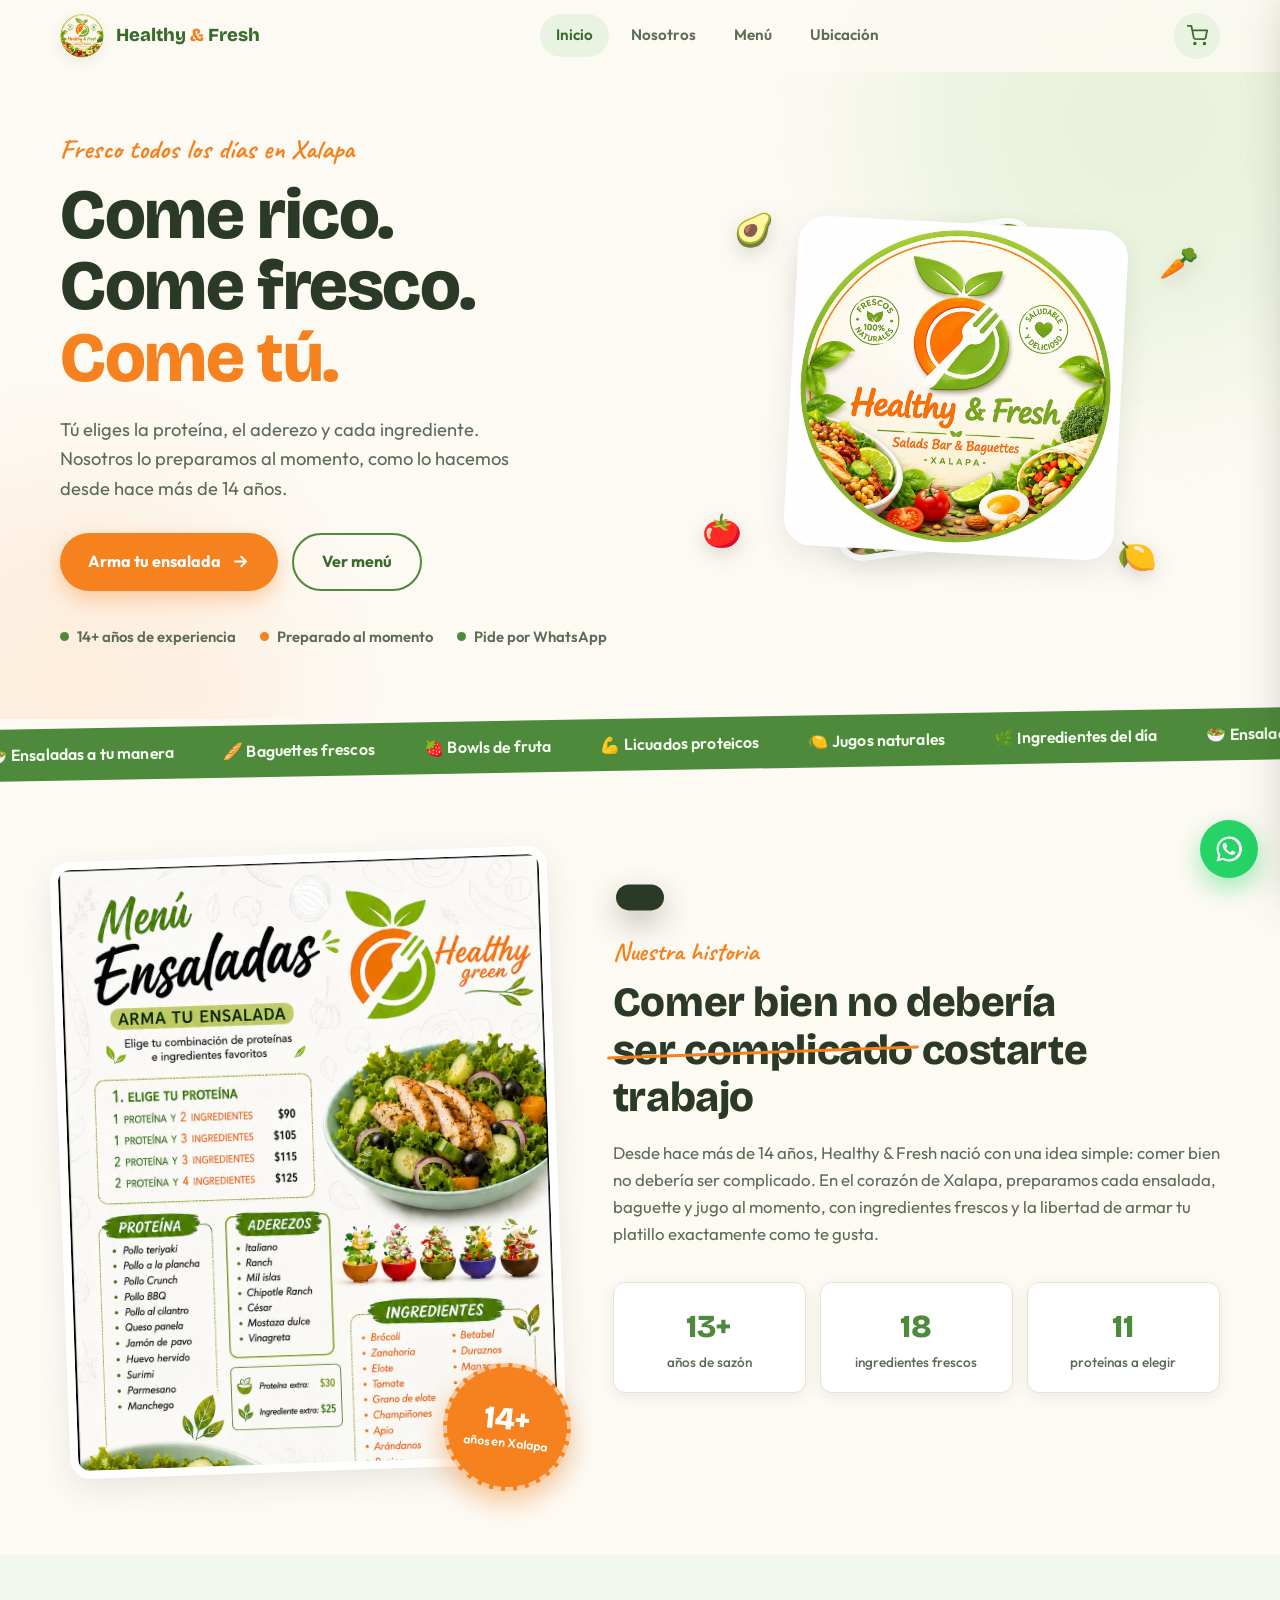
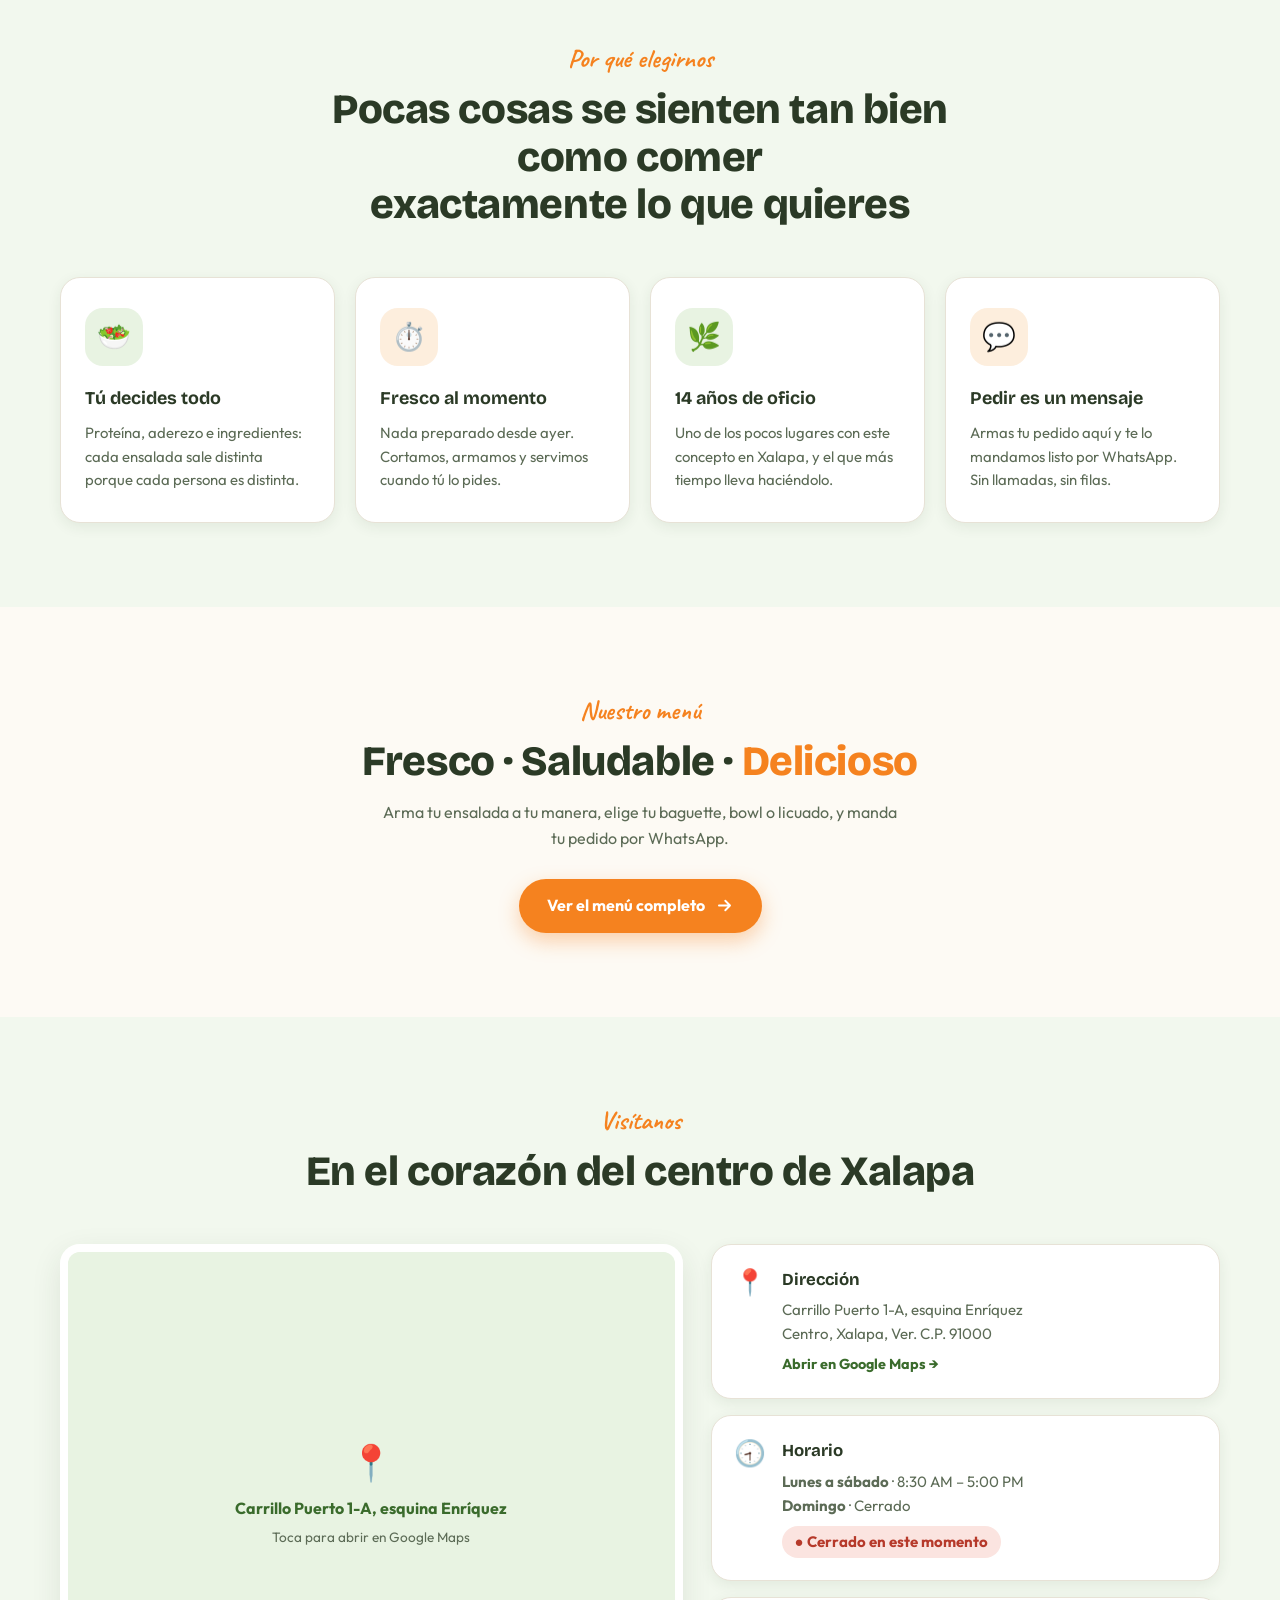
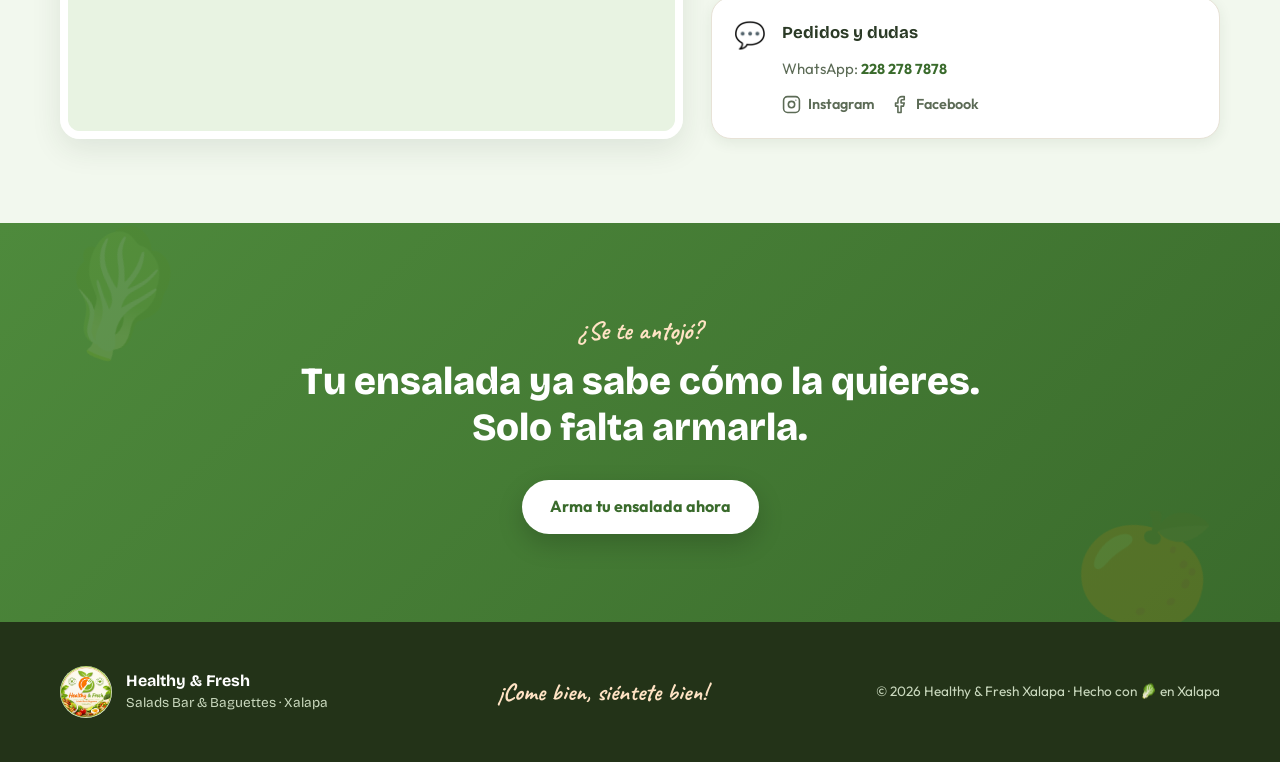
==== commit b3e51e3f: "Separar menu de ls pagina html original" ====
--- a/index.html
+++ b/index.html
@@ -26,7 +26,7 @@
     <nav class="nav" id="nav">
       <a href="#inicio" class="nav-link">Inicio</a>
       <a href="#nosotros" class="nav-link">Nosotros</a>
-      <a href="#menu" class="nav-link">Menú</a>
+      <a href="menu.html" class="nav-link" data-seccion="menu">Menú</a>
       <a href="#ubicacion" class="nav-link">Ubicación</a>
     </nav>
     <div class="header-actions">
@@ -55,10 +55,10 @@
       </h1>
       <p class="hero-sub">Tú eliges la proteína, el aderezo y cada ingrediente. Nosotros lo preparamos al momento, como lo hacemos desde hace más de 14 años.</p>
       <div class="hero-ctas">
-        <a href="#menu" class="btn btn-primary" data-goto-builder>Arma tu ensalada
+        <a href="menu.html" class="btn btn-primary">Arma tu ensalada
           <svg viewBox="0 0 24 24" fill="none" stroke="currentColor" stroke-width="2.4" stroke-linecap="round" stroke-linejoin="round"><path d="M5 12h14M13 6l6 6-6 6"/></svg>
         </a>
-        <a href="#menu" class="btn btn-ghost">Ver menú</a>
+        <a href="menu.html" class="btn btn-ghost">Ver menú</a>
       </div>
       <ul class="hero-badges">
         <li><span class="dot dot-verde"></span>14+ años de experiencia</li>
@@ -149,90 +149,15 @@
   </div>
 </section>
 
-<!-- ============ MENÚ ============ -->
-<section class="section menu" id="menu">
-  <div class="wrap">
-    <div class="section-head reveal">
-      <p class="script-accent">Nuestro menú</p>
-      <h2 class="section-title">Fresco · Saludable · <span class="hero-title-accent">Delicioso</span></h2>
-    </div>
-
-    <div class="tabs reveal" role="tablist" id="menuTabs">
-      <button class="tab active" role="tab" data-tab="ensaladas">🥗 Arma tu ensalada</button>
-      <button class="tab" role="tab" data-tab="baguettes">🥖 Baguettes</button>
-      <button class="tab" role="tab" data-tab="bowls">🍓 Bowls de fruta</button>
-      <button class="tab" role="tab" data-tab="licuados">🥤 Licuados</button>
-      <button class="tab" role="tab" data-tab="jugos">🍋 Jugos y bebidas</button>
-      <button class="tab" role="tab" data-tab="combos">🍽️ Combos</button>
-    </div>
-
-    <!-- ——— TAB: CONSTRUCTOR DE ENSALADAS ——— -->
-    <div class="tab-panel active" id="panel-ensaladas">
-      <div class="builder">
-        <div class="builder-steps">
-
-          <div class="bstep" id="stepCombo">
-            <div class="bstep-head">
-              <span class="bstep-num">1</span>
-              <div><h3>Elige tu combinación</h3><p>El tamaño de tu antojo</p></div>
-            </div>
-            <div class="combo-grid" id="comboGrid"></div>
-          </div>
-
-          <div class="bstep bstep-locked" id="stepProteinas">
-            <div class="bstep-head">
-              <span class="bstep-num">2</span>
-              <div><h3>Elige tu proteína</h3><p>La estrella del plato</p></div>
-              <span class="bstep-counter" id="protCounter">0/1</span>
-            </div>
-            <div class="chip-grid" id="protGrid"></div>
-            <p class="bstep-hint">¿Quieres más? La proteína extra cuesta <strong>+$30</strong>.</p>
-          </div>
-
-          <div class="bstep bstep-locked" id="stepAderezo">
-            <div class="bstep-head">
-              <span class="bstep-num">3</span>
-              <div><h3>Elige tu aderezo</h3><p>El toque que lo une todo</p></div>
-              <span class="bstep-counter" id="aderezoCounter">0/1</span>
-            </div>
-            <div class="chip-grid" id="aderezoGrid"></div>
-          </div>
-
-          <div class="bstep bstep-locked" id="stepIngredientes">
-            <div class="bstep-head">
-              <span class="bstep-num">4</span>
-              <div><h3>Elige tus ingredientes</h3><p>Aquí se pone divertido</p></div>
-              <span class="bstep-counter" id="ingCounter">0/2</span>
-            </div>
-            <div class="chip-grid" id="ingGrid"></div>
-            <p class="bstep-hint">¿No te decides? El ingrediente extra cuesta <strong>+$25</strong>.</p>
-          </div>
-
-        </div>
-
-        <!-- Resumen sticky -->
-        <aside class="builder-summary" id="builderSummary">
-          <div class="bsum-bowl" id="bsumBowl">🥣</div>
-          <h3 class="bsum-title">Tu ensalada</h3>
-          <div class="bsum-body" id="bsumBody">
-            <p class="bsum-empty">Elige una combinación para empezar 👆</p>
-          </div>
-          <div class="bsum-total-row" id="bsumTotalRow" hidden>
-            <span>Total</span>
-            <span class="bsum-total" id="bsumTotal">$0</span>
-          </div>
-          <button class="btn btn-primary bsum-add" id="btnAddSalad" disabled>Agregar al carrito</button>
-          <button class="bsum-reset" id="btnResetSalad" hidden>Empezar de nuevo</button>
-        </aside>
-      </div>
-    </div>
-
-    <!-- ——— TABS DE PRODUCTOS (se llenan por JS) ——— -->
-    <div class="tab-panel" id="panel-baguettes"></div>
-    <div class="tab-panel" id="panel-bowls"></div>
-    <div class="tab-panel" id="panel-licuados"></div>
-    <div class="tab-panel" id="panel-jugos"></div>
-    <div class="tab-panel" id="panel-combos"></div>
+<!-- ============ MENÚ (ahora en su propia página: menu.html) ============ -->
+<section class="section menu-cta" id="menu">
+  <div class="wrap section-head reveal">
+    <p class="script-accent">Nuestro menú</p>
+    <h2 class="section-title">Fresco · Saludable · <span class="hero-title-accent">Delicioso</span></h2>
+    <p class="menu-cta-sub">Arma tu ensalada a tu manera, elige tu baguette, bowl o licuado, y manda tu pedido por WhatsApp.</p>
+    <a href="menu.html" class="btn btn-primary">Ver el menú completo
+      <svg viewBox="0 0 24 24" fill="none" stroke="currentColor" stroke-width="2.4" stroke-linecap="round" stroke-linejoin="round"><path d="M5 12h14M13 6l6 6-6 6"/></svg>
+    </a>
   </div>
 </section>
 
@@ -299,7 +224,7 @@
   <div class="wrap cta-final-inner reveal">
     <p class="script-accent script-claro">¿Se te antojó?</p>
     <h2>Tu ensalada ya sabe cómo la quieres.<br>Solo falta armarla.</h2>
-    <a href="#menu" class="btn btn-blanco" data-goto-builder>Arma tu ensalada ahora</a>
+    <a href="menu.html" class="btn btn-blanco">Arma tu ensalada ahora</a>
   </div>
 </section>
 
@@ -379,12 +304,6 @@
 <!-- ============ TOAST ============ -->
 <div class="toast" id="toast" role="status" aria-live="polite"></div>
 
-<!-- ============ LIGHTBOX MENÚ ============ -->
-<div class="lightbox" id="lightbox">
-  <button class="lightbox-close" id="lightboxClose" aria-label="Cerrar">✕</button>
-  <img src="" alt="Menú" id="lightboxImg">
-</div>
-
 <script src="js/app.js"></script>
 </body>
 </html>
--- a/css/styles.css
+++ b/css/styles.css
@@ -463,379 +463,19 @@
 .porque-card p{ font-size:.93rem; color:var(--tinta-suave); }
 
 /* ============================================================
-   MENÚ — TABS
-   ============================================================ */
-.tabs{
-  display:flex; flex-wrap:wrap; justify-content:center;
-  gap:8px;
-  margin-bottom:44px;
-}
-.tab{
-  padding:11px 20px;
-  border-radius:999px;
-  background:#fff;
-  border:1.5px solid var(--linea);
-  font-weight:600; font-size:.94rem;
+   MENÚ — enlace a la página del menú (menu.html)
+   ============================================================ */
+.menu-cta .section-head{ margin-bottom:0; }
+.menu-cta-sub{
   color:var(--tinta-suave);
-  transition:all .2s ease;
-}
-.tab:hover{ border-color:var(--verde); color:var(--verde-osc); transform:translateY(-1px); }
-.tab.active{
-  background:var(--verde);
-  border-color:var(--verde);
-  color:#fff;
-  box-shadow:0 6px 16px rgba(78,138,60,.3);
-}
-
-.tab-panel{ display:none; }
-.tab-panel.active{ display:block; animation:panelIn .4s ease; }
+  max-width:520px;
+  margin:14px auto 28px;
+}
+
+/* Animación de entrada compartida (tabs del menú y items del carrito) */
 @keyframes panelIn{
   from{ opacity:0; transform:translateY(14px); }
   to{ opacity:1; transform:none; }
-}
-
-/* ============================================================
-   CONSTRUCTOR DE ENSALADAS
-   ============================================================ */
-.builder{
-  display:grid;
-  grid-template-columns:1fr 340px;
-  gap:28px;
-  align-items:start;
-}
-.builder-steps{ display:flex; flex-direction:column; gap:22px; }
-
-.bstep{
-  background:#fff;
-  border:1px solid var(--linea);
-  border-radius:var(--radio);
-  padding:26px;
-  box-shadow:var(--sombra-chica);
-  transition:opacity .35s ease, filter .35s ease;
-}
-.bstep-locked{
-  opacity:.45;
-  filter:saturate(.4);
-  pointer-events:none;
-}
-.bstep-head{
-  display:flex; align-items:center; gap:14px;
-  margin-bottom:20px;
-}
-.bstep-num{
-  flex-shrink:0;
-  width:38px; height:38px;
-  display:grid; place-items:center;
-  border-radius:50%;
-  background:var(--verde);
-  color:#fff;
-  font-family:var(--f-display);
-  font-weight:800; font-size:1.05rem;
-}
-.bstep-head h3{
-  font-family:var(--f-display);
-  font-size:1.15rem; font-weight:700;
-  line-height:1.2;
-}
-.bstep-head p{ font-size:.86rem; color:var(--tinta-suave); }
-.bstep-counter{
-  margin-left:auto;
-  padding:5px 13px;
-  border-radius:999px;
-  background:var(--verde-claro);
-  color:var(--verde-osc);
-  font-weight:700; font-size:.85rem;
-  white-space:nowrap;
-  transition:background .2s, color .2s;
-}
-.bstep-counter.completo{ background:var(--verde); color:#fff; }
-.bstep-counter.extra{ background:var(--naranja); color:#fff; }
-.bstep-hint{
-  margin-top:16px;
-  font-size:.84rem;
-  color:var(--tinta-suave);
-}
-.bstep-hint strong{ color:var(--naranja-osc); }
-
-/* Tarjetas de combo */
-.combo-grid{
-  display:grid;
-  grid-template-columns:repeat(auto-fill, minmax(180px, 1fr));
-  gap:12px;
-}
-.combo-card{
-  text-align:left;
-  padding:16px;
-  border-radius:var(--radio-chico);
-  border:2px solid var(--linea);
-  background:var(--crema);
-  transition:all .2s ease;
-  position:relative;
-}
-.combo-card:hover{ border-color:var(--verde); transform:translateY(-2px); }
-.combo-card.sel{
-  border-color:var(--verde);
-  background:var(--verde-claro);
-  box-shadow:0 6px 16px rgba(78,138,60,.18);
-}
-.combo-card.sel::after{
-  content:"✓";
-  position:absolute; top:10px; right:12px;
-  width:22px; height:22px;
-  display:grid; place-items:center;
-  border-radius:50%;
-  background:var(--verde); color:#fff;
-  font-size:.8rem; font-weight:700;
-}
-.combo-desc{
-  display:block;
-  font-weight:600; font-size:.92rem;
-  line-height:1.35;
-  margin-bottom:8px;
-  padding-right:20px;
-}
-.combo-desc b{ color:var(--verde-osc); }
-.combo-price{
-  font-family:var(--f-display);
-  font-weight:800; font-size:1.3rem;
-  color:var(--naranja);
-}
-
-/* Chips de selección */
-.chip-grid{ display:flex; flex-wrap:wrap; gap:9px; }
-.chip{
-  padding:9px 17px;
-  border-radius:999px;
-  border:1.5px solid var(--linea);
-  background:#fff;
-  font-weight:600; font-size:.9rem;
-  color:var(--tinta-suave);
-  transition:all .18s ease;
-  position:relative;
-}
-.chip:hover{ border-color:var(--verde); color:var(--verde-osc); transform:translateY(-1px); }
-.chip.sel{
-  border-color:var(--verde);
-  background:var(--verde);
-  color:#fff;
-  box-shadow:0 4px 12px rgba(78,138,60,.28);
-}
-.chip.sel.chip-extra{
-  border-color:var(--naranja);
-  background:var(--naranja);
-  box-shadow:0 4px 12px rgba(245,130,31,.3);
-}
-.chip.pop{ animation:chipPop .3s cubic-bezier(.34,1.56,.64,1); }
-@keyframes chipPop{
-  0%{ transform:scale(.9); }
-  60%{ transform:scale(1.08); }
-  100%{ transform:scale(1); }
-}
-
-/* Resumen sticky */
-.builder-summary{
-  position:sticky;
-  top:calc(var(--header-h) + 20px);
-  background:#fff;
-  border:1px solid var(--linea);
-  border-radius:var(--radio);
-  padding:28px 24px;
-  box-shadow:var(--sombra);
-  text-align:center;
-}
-.bsum-bowl{
-  font-size:3rem;
-  line-height:1;
-  margin-bottom:10px;
-  transition:transform .3s cubic-bezier(.34,1.56,.64,1);
-}
-.bsum-bowl.shake{ animation:bowlShake .5s ease; }
-@keyframes bowlShake{
-  0%,100%{ transform:rotate(0); }
-  25%{ transform:rotate(-9deg) scale(1.08); }
-  70%{ transform:rotate(8deg) scale(1.05); }
-}
-.bsum-title{
-  font-family:var(--f-display);
-  font-weight:800; font-size:1.3rem;
-  margin-bottom:16px;
-}
-.bsum-body{ text-align:left; min-height:60px; margin-bottom:14px; }
-.bsum-empty{
-  text-align:center;
-  color:var(--tinta-suave);
-  font-size:.92rem;
-  padding:12px 0;
-}
-.bsum-row{
-  display:flex; justify-content:space-between; gap:10px;
-  padding:7px 0;
-  border-bottom:1px dashed var(--linea);
-  font-size:.9rem;
-}
-.bsum-row:last-child{ border-bottom:none; }
-.bsum-row-label{ color:var(--tinta-suave); font-weight:600; flex-shrink:0; }
-.bsum-row-val{ text-align:right; font-weight:500; }
-.bsum-row-val em{ font-style:normal; color:var(--naranja-osc); font-weight:700; }
-.bsum-total-row{
-  display:flex; justify-content:space-between; align-items:center;
-  padding:14px 0 16px;
-  border-top:2px solid var(--verde-claro);
-  font-weight:700;
-}
-.bsum-total{
-  font-family:var(--f-display);
-  font-weight:800; font-size:1.7rem;
-  color:var(--verde);
-}
-.bsum-add{ width:100%; justify-content:center; }
-.bsum-reset{
-  margin-top:12px;
-  font-size:.87rem; font-weight:600;
-  color:var(--tinta-suave);
-  text-decoration:underline;
-  transition:color .2s;
-}
-.bsum-reset:hover{ color:var(--naranja-osc); }
-
-/* ============================================================
-   TARJETAS DE PRODUCTO (tabs de menú)
-   ============================================================ */
-.prod-intro{
-  text-align:center;
-  color:var(--tinta-suave);
-  max-width:560px;
-  margin:0 auto 34px;
-  font-size:1rem;
-}
-.prod-intro .ver-menu-btn{
-  display:inline-flex; align-items:center; gap:6px;
-  margin-top:10px;
-  font-weight:700; font-size:.92rem;
-  color:var(--verde-osc);
-  border-bottom:2px solid var(--verde);
-  padding-bottom:1px;
-  transition:color .2s;
-}
-.prod-intro .ver-menu-btn:hover{ color:var(--naranja-osc); border-color:var(--naranja); }
-
-.prod-grid{
-  display:grid;
-  grid-template-columns:repeat(auto-fill, minmax(260px, 1fr));
-  gap:20px;
-}
-.prod-card{
-  background:#fff;
-  border:1px solid var(--linea);
-  border-radius:var(--radio);
-  padding:24px;
-  box-shadow:var(--sombra-chica);
-  display:flex; flex-direction:column;
-  transition:transform .25s ease, box-shadow .25s ease;
-  position:relative;
-  overflow:hidden;
-}
-.prod-card:hover{ transform:translateY(-5px); box-shadow:var(--sombra); }
-.prod-badge-nuevo{
-  position:absolute; top:16px; right:-34px;
-  background:var(--naranja);
-  color:#fff;
-  font-size:.72rem; font-weight:800;
-  letter-spacing:.06em;
-  padding:5px 38px;
-  transform:rotate(38deg);
-  box-shadow:0 3px 8px rgba(245,130,31,.4);
-}
-.prod-emoji{
-  font-size:2.2rem;
-  line-height:1;
-  margin-bottom:14px;
-}
-.prod-img{
-  width:100%;
-  aspect-ratio:16/10;
-  object-fit:cover;
-  border-radius:var(--radio-chico);
-  margin-bottom:16px;
-}
-.prod-name{
-  font-family:var(--f-display);
-  font-weight:700; font-size:1.15rem;
-  margin-bottom:6px;
-  padding-right:26px;
-}
-.prod-desc{
-  font-size:.9rem;
-  color:var(--tinta-suave);
-  flex-grow:1;
-  margin-bottom:16px;
-}
-.prod-foot{
-  display:flex; align-items:center; justify-content:space-between; gap:10px;
-}
-.prod-price{
-  font-family:var(--f-display);
-  font-weight:800; font-size:1.45rem;
-  color:var(--verde);
-}
-.prod-add{
-  display:inline-flex; align-items:center; gap:7px;
-  padding:10px 18px;
-  border-radius:999px;
-  background:var(--naranja);
-  color:#fff;
-  font-weight:700; font-size:.9rem;
-  transition:background .2s, transform .2s, box-shadow .2s;
-  box-shadow:0 5px 14px rgba(245,130,31,.3);
-}
-.prod-add:hover{ background:var(--naranja-osc); transform:translateY(-2px); }
-.prod-add:active{ transform:scale(.95); }
-.prod-add:disabled{ background:#d8d2c4; box-shadow:none; cursor:not-allowed; transform:none; }
-
-/* Mini-builder (bowls y licuados) */
-.mini-builder{
-  background:#fff;
-  border:1px solid var(--linea);
-  border-radius:var(--radio);
-  padding:30px;
-  box-shadow:var(--sombra-chica);
-  max-width:760px;
-  margin:0 auto;
-}
-.mini-builder + .mini-builder{ margin-top:24px; }
-.mb-head{
-  display:flex; align-items:baseline; justify-content:space-between;
-  flex-wrap:wrap; gap:8px;
-  margin-bottom:8px;
-}
-.mb-head h3{
-  font-family:var(--f-display);
-  font-weight:800; font-size:1.4rem;
-}
-.mb-price{
-  font-family:var(--f-display);
-  font-weight:800; font-size:1.5rem;
-  color:var(--verde);
-}
-.mb-sub{ color:var(--tinta-suave); font-size:.94rem; margin-bottom:22px; }
-.mb-group{ margin-bottom:20px; }
-.mb-group-title{
-  display:flex; align-items:center; justify-content:space-between;
-  font-weight:700; font-size:.97rem;
-  margin-bottom:10px;
-}
-.mb-group-title .bstep-counter{ margin-left:0; }
-.mb-foot{
-  display:flex; align-items:center; justify-content:flex-end; gap:14px;
-  margin-top:24px;
-  padding-top:20px;
-  border-top:1px dashed var(--linea);
-  flex-wrap:wrap;
-}
-.mb-note{
-  font-size:.83rem;
-  color:var(--tinta-suave);
-  margin-right:auto;
 }
 
 /* ============================================================
@@ -1249,45 +889,10 @@
 .toast.show{ transform:translate(-50%, 0); }
 
 /* ============================================================
-   LIGHTBOX
-   ============================================================ */
-.lightbox{
-  position:fixed; inset:0;
-  z-index:95;
-  background:rgba(20,29,14,.85);
-  backdrop-filter:blur(4px);
-  display:grid; place-items:center;
-  padding:30px;
-  opacity:0;
-  pointer-events:none;
-  transition:opacity .3s ease;
-}
-.lightbox.open{ opacity:1; pointer-events:auto; }
-.lightbox img{
-  max-height:88vh;
-  max-width:min(680px, 100%);
-  width:auto;
-  border-radius:var(--radio);
-  box-shadow:0 24px 60px rgba(0,0,0,.4);
-}
-.lightbox-close{
-  position:absolute; top:20px; right:24px;
-  width:44px; height:44px;
-  display:grid; place-items:center;
-  border-radius:50%;
-  background:rgba(255,255,255,.14);
-  color:#fff;
-  font-size:1.1rem;
-  transition:background .2s, transform .2s;
-}
-.lightbox-close:hover{ background:rgba(255,255,255,.28); transform:rotate(90deg); }
-
-/* ============================================================
    RESPONSIVE
    ============================================================ */
 @media (max-width: 1024px){
   .porque-grid{ grid-template-columns:repeat(2, 1fr); }
-  .builder{ grid-template-columns:1fr 300px; }
 }
 
 @media (max-width: 860px){
@@ -1320,37 +925,6 @@
   .nosotros-inner{ grid-template-columns:1fr; gap:52px; }
   .nosotros-visual{ max-width:420px; margin-inline:auto; }
 
-  /* En móvil el resumen se vuelve una barra compacta pegada abajo */
-  .builder{ grid-template-columns:1fr; }
-  .builder-summary{
-    position:sticky;
-    bottom:10px; top:auto;
-    z-index:40;
-    display:flex;
-    align-items:center;
-    gap:16px;
-    padding:12px 18px;
-    border-radius:999px;
-    margin-right:66px; /* deja libre el botón flotante de WhatsApp */
-  }
-  .bsum-bowl, .bsum-title, .bsum-body, .bsum-reset{ display:none; }
-  .builder-summary .bsum-total-row{
-    border:none;
-    padding:0;
-    flex-direction:column;
-    align-items:flex-start;
-    gap:0;
-    line-height:1.1;
-  }
-  .builder-summary .bsum-total-row > span:first-child{
-    font-size:.72rem;
-    text-transform:uppercase;
-    letter-spacing:.05em;
-    color:var(--tinta-suave);
-  }
-  .bsum-total{ font-size:1.45rem; }
-  .bsum-add{ flex:1; padding:13px 18px; }
-
   .ubi-grid{ grid-template-columns:1fr; }
   .ubi-map{ min-height:300px; }
 
@@ -1360,14 +934,8 @@
 @media (max-width: 560px){
   .porque-grid{ grid-template-columns:1fr; }
   .hero-ctas .btn{ width:100%; justify-content:center; }
-  .combo-grid{ grid-template-columns:1fr 1fr; }
-  .mini-builder{ padding:22px 18px; }
-  .bstep{ padding:20px 16px; }
-  .tabs{ gap:6px; }
-  .tab{ padding:9px 14px; font-size:.86rem; }
   .stats{ gap:10px; }
   .stat{ min-width:calc(50% - 5px); }
   .wsp-fab{ right:16px; bottom:16px; width:52px; height:52px; }
-  .prod-grid{ grid-template-columns:1fr; }
   .entrega-opts{ flex-direction:column; }
 }
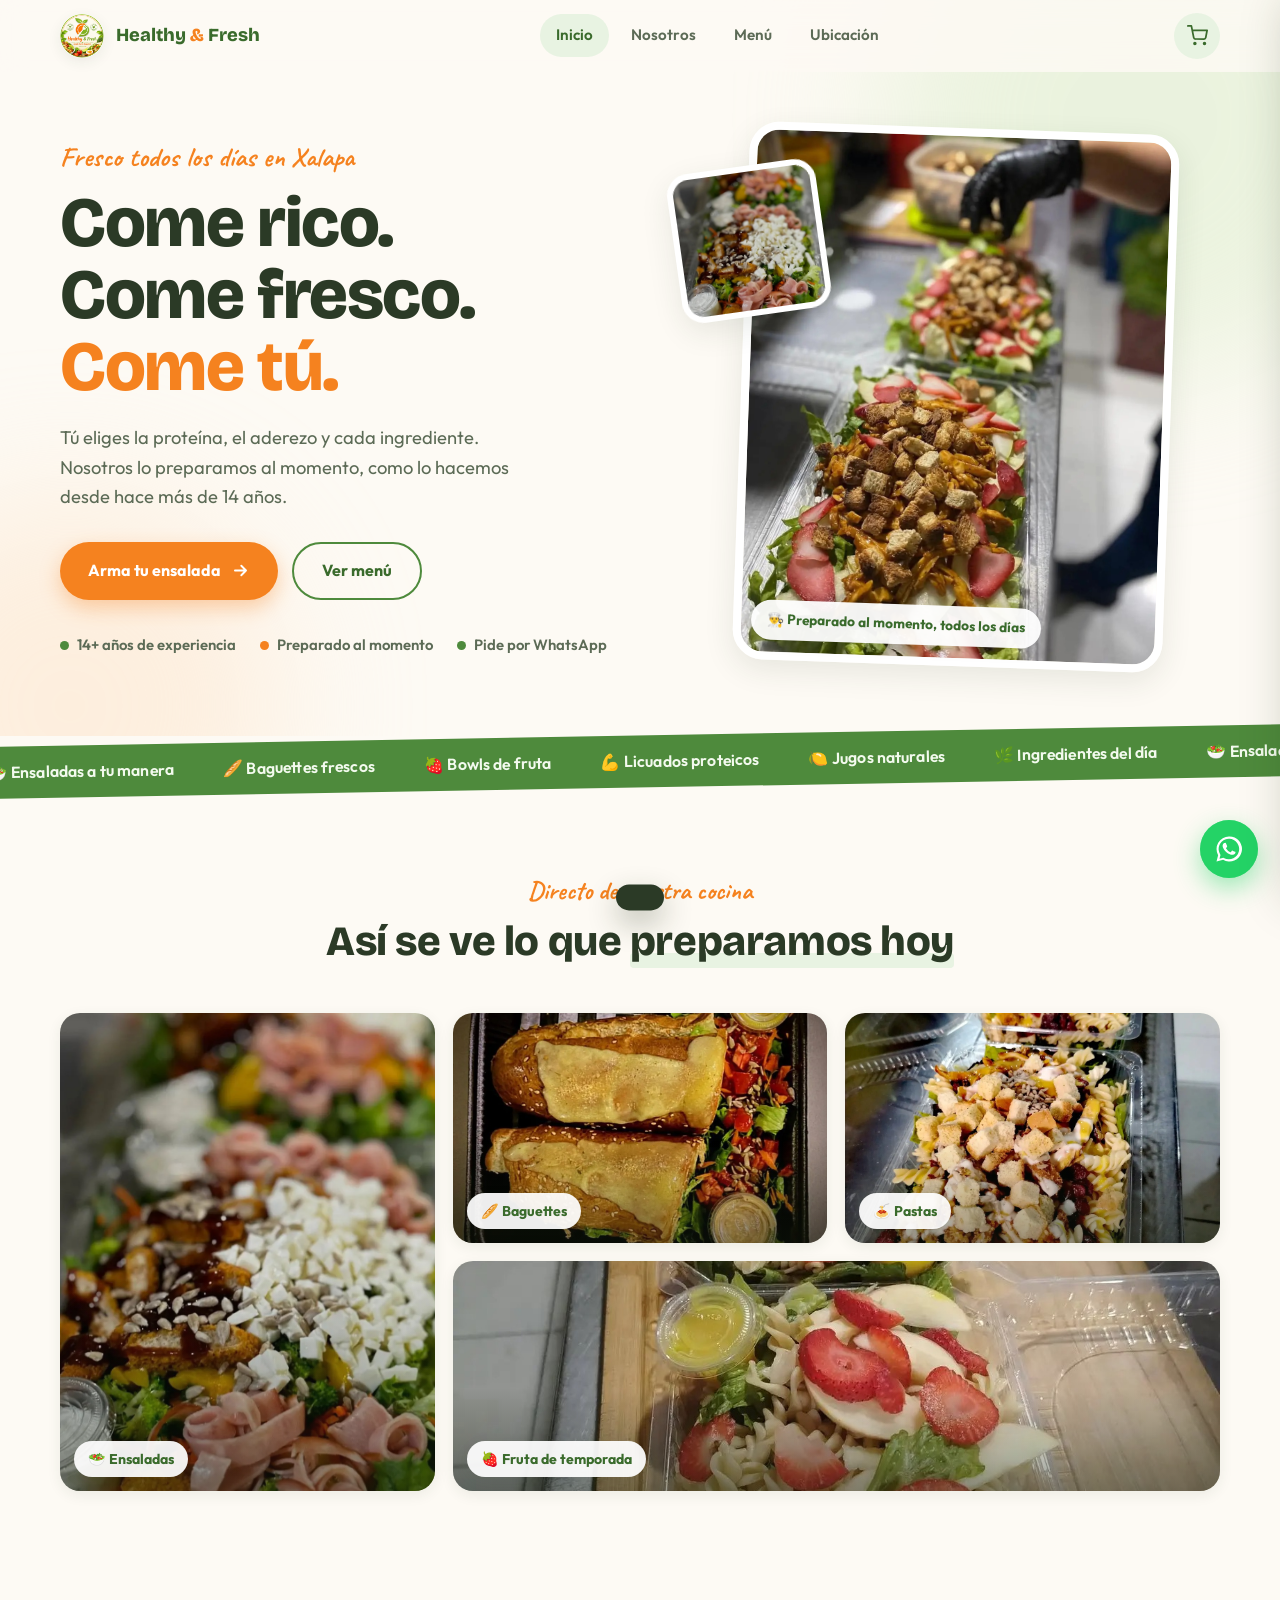
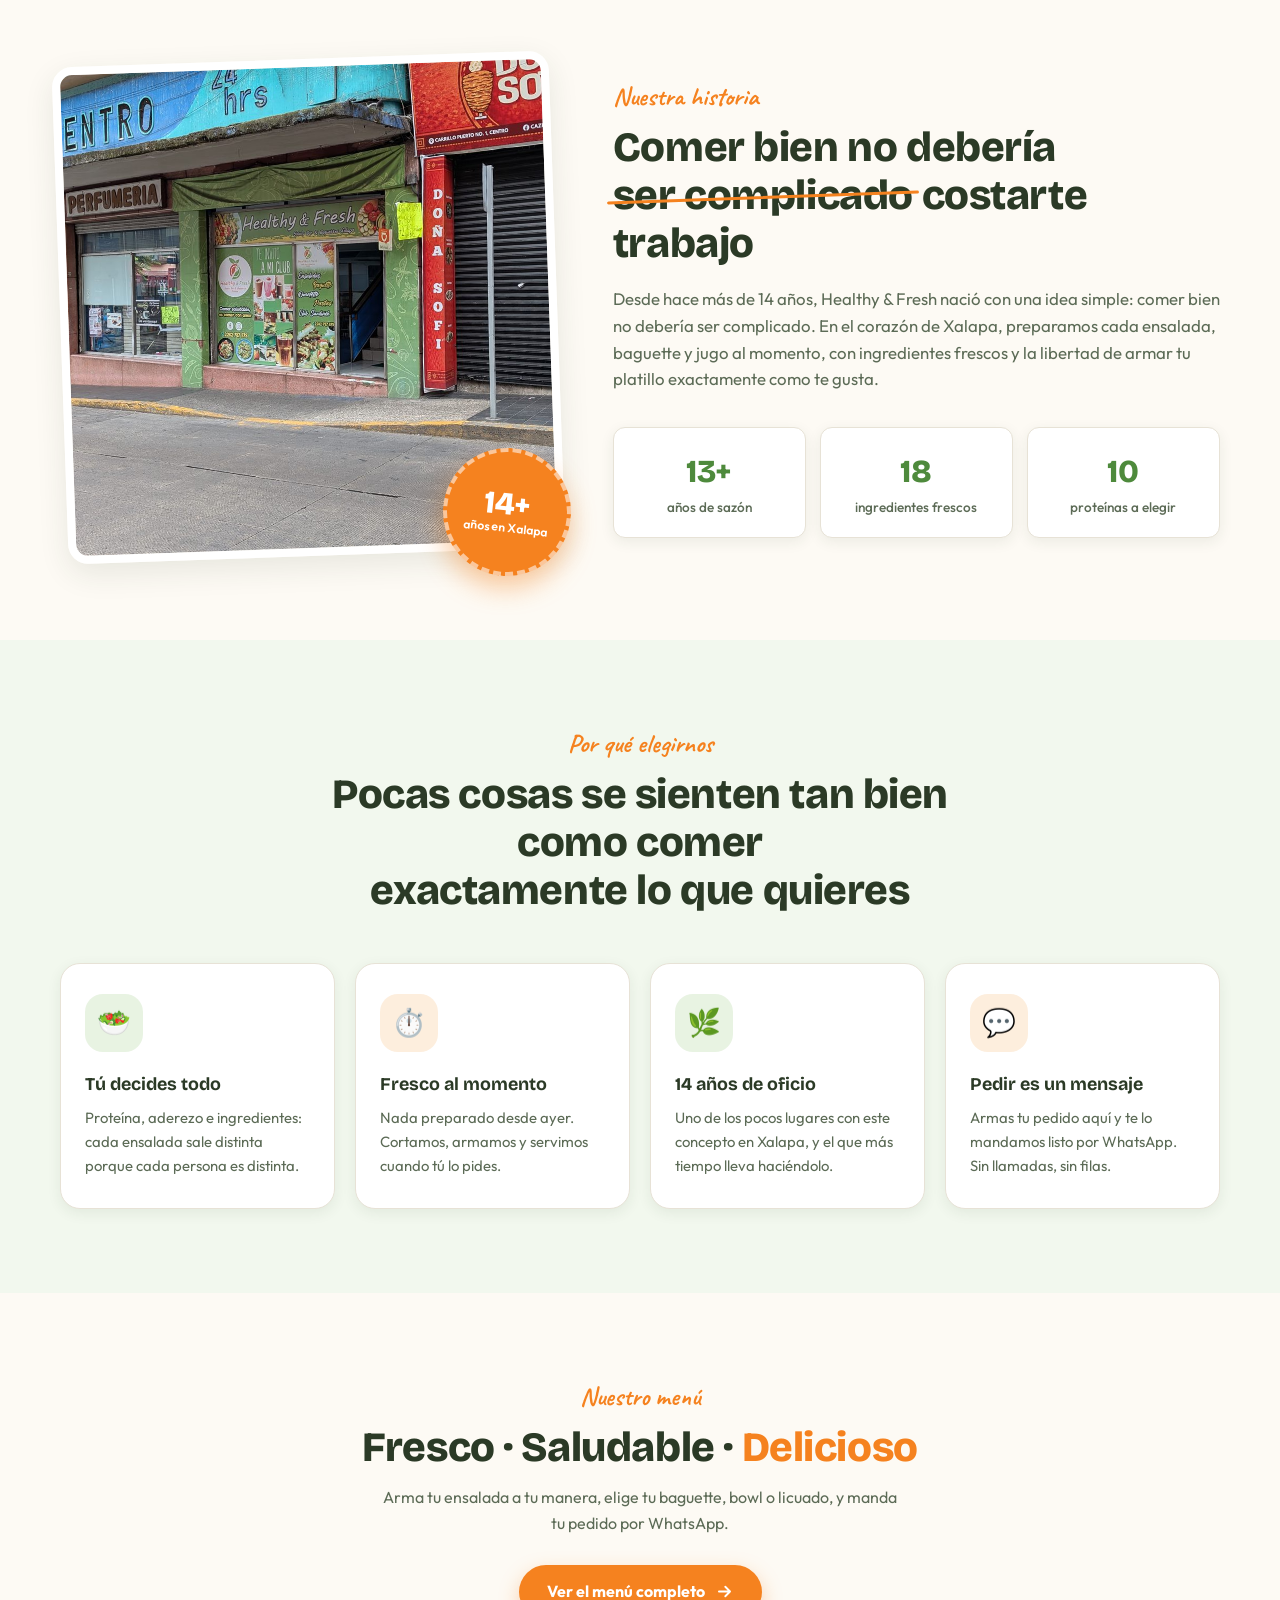
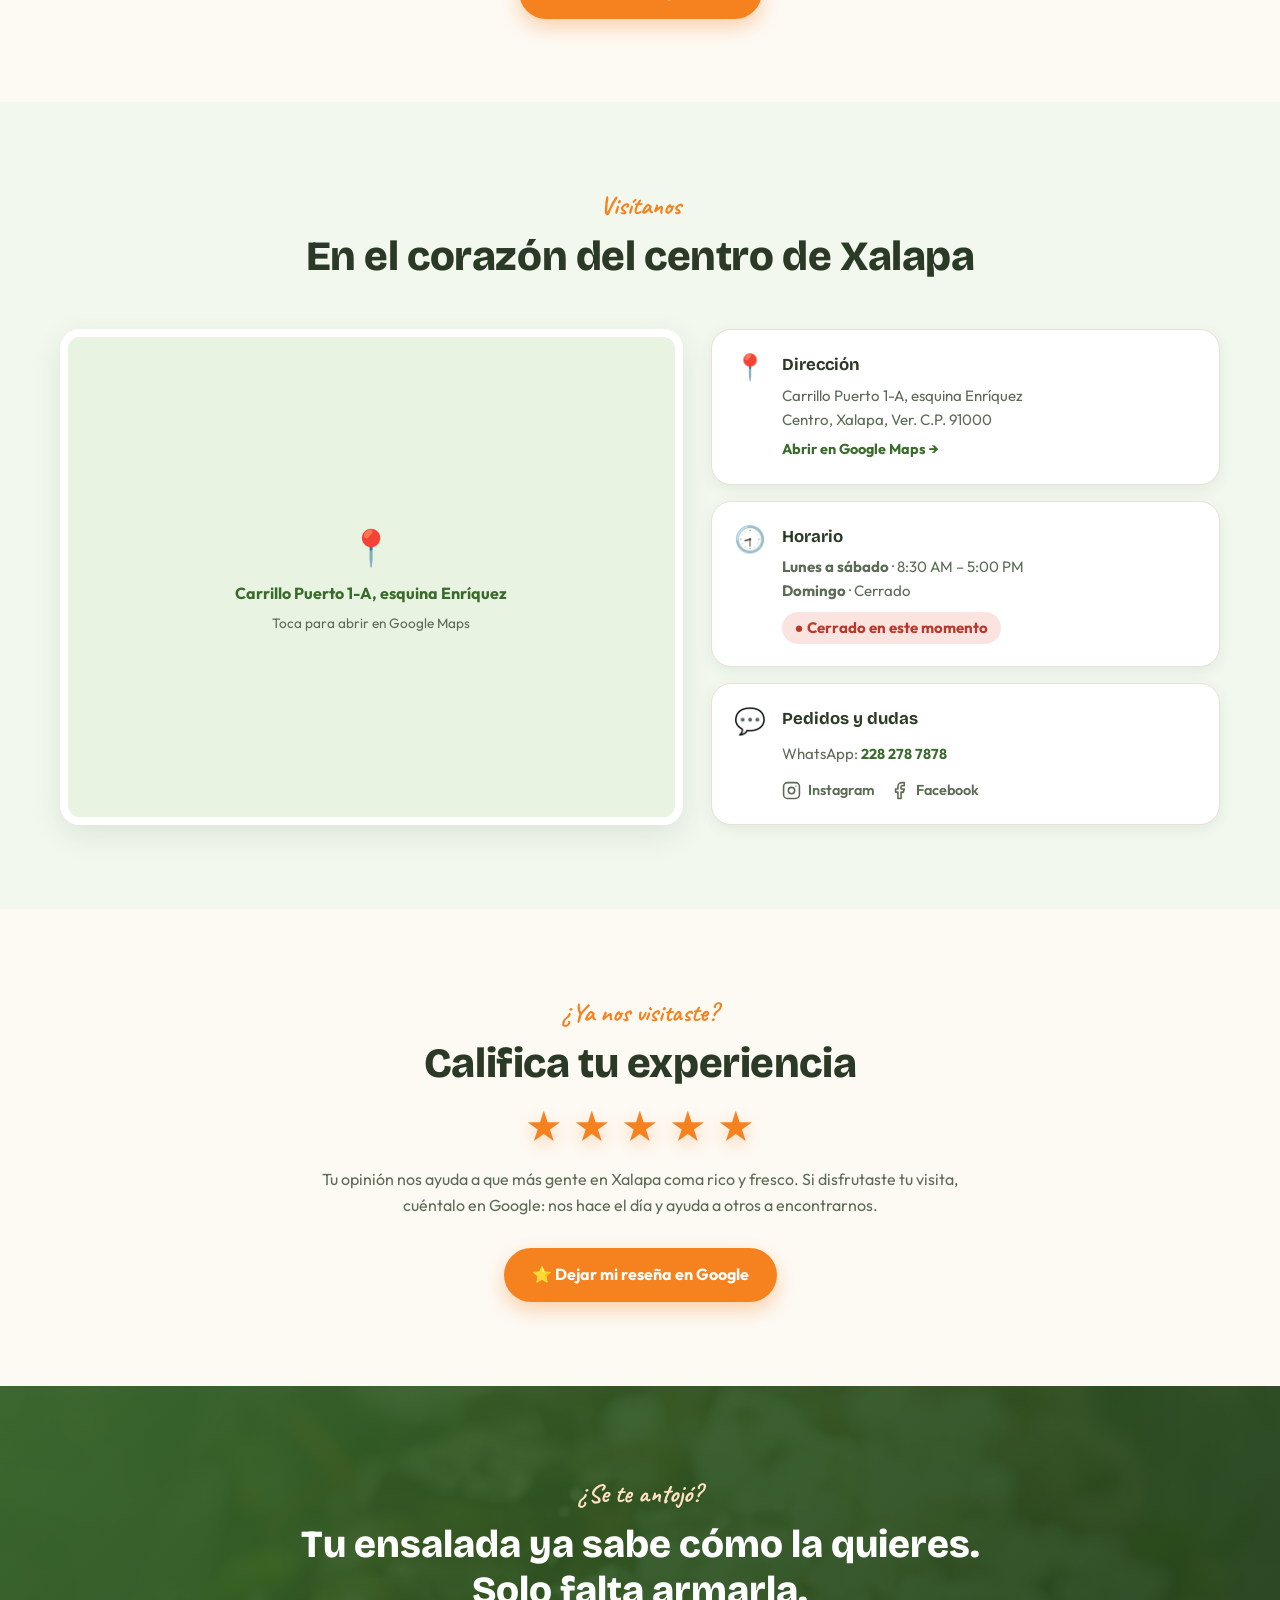
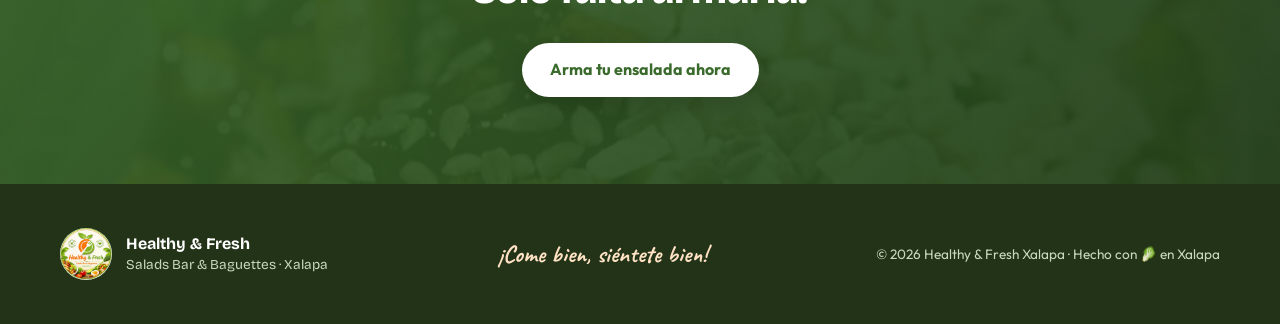
==== commit c0ecdf1b: "mejora de interfaz html" ====
--- a/index.html
+++ b/index.html
@@ -66,17 +66,12 @@
         <li><span class="dot dot-verde"></span>Pide por WhatsApp</li>
       </ul>
     </div>
-    <div class="hero-visual" aria-hidden="true">
-      <div class="hero-card hero-card-main">
-        <img src="assets/logo-redondo.jpg" alt="">
-      </div>
-      <div class="hero-card hero-card-back">
-        <img src="assets/combo.jpg" alt="">
-      </div>
-      <span class="float-emoji fe-1">🥑</span>
-      <span class="float-emoji fe-2">🍅</span>
-      <span class="float-emoji fe-3">🥕</span>
-      <span class="float-emoji fe-4">🍋</span>
+    <div class="hero-visual">
+      <figure class="hero-foto">
+        <img src="assets/foto-preparacion.jpg" alt="Preparando ensaladas frescas al momento en la cocina de Healthy & Fresh" fetchpriority="high">
+        <figcaption class="hero-foto-chip">👨‍🍳 Preparado al momento, todos los días</figcaption>
+      </figure>
+      <img src="assets/foto-ensalada.jpg" alt="" class="hero-foto-mini" aria-hidden="true">
     </div>
   </div>
 </section>
@@ -87,13 +82,41 @@
     <span>🥗 Ensaladas a tu manera</span><span>🥖 Baguettes frescos</span><span>🍓 Bowls de fruta</span><span>💪 Licuados proteicos</span><span>🍋 Jugos naturales</span><span>🌿 Ingredientes del día</span>
   </div>
 </div>
+
+<!-- ============ NUESTRA COCINA (fotos reales) ============ -->
+<section class="section cocina">
+  <div class="wrap">
+    <div class="section-head reveal">
+      <p class="script-accent">Directo de nuestra cocina</p>
+      <h2 class="section-title">Así se ve lo que <span class="subrayado">preparamos hoy</span></h2>
+    </div>
+    <div class="cocina-grid">
+      <figure class="cocina-item ci-grande reveal" style="--d:.0s">
+        <img src="assets/foto-ensalada.jpg" alt="Ensalada con pollo BBQ, queso panela, jamón y semillas de girasol" loading="lazy">
+        <figcaption>🥗 Ensaladas</figcaption>
+      </figure>
+      <figure class="cocina-item reveal" style="--d:.08s">
+        <img src="assets/foto-baguette.jpg" alt="Baguette con queso gratinado acompañado de ensalada fresca" loading="lazy">
+        <figcaption>🥖 Baguettes</figcaption>
+      </figure>
+      <figure class="cocina-item reveal" style="--d:.16s">
+        <img src="assets/foto-pastas.jpg" alt="Ensalada de pasta con pollo crujiente, crotones y arándanos" loading="lazy">
+        <figcaption>🍝 Pastas</figcaption>
+      </figure>
+      <figure class="cocina-item ci-ancha reveal" style="--d:.24s">
+        <img src="assets/foto-fresas.jpg" alt="Ensaladas con fresa y manzana de temporada recién preparadas" loading="lazy">
+        <figcaption>🍓 Fruta de temporada</figcaption>
+      </figure>
+    </div>
+  </div>
+</section>
 
 <!-- ============ NOSOTROS ============ -->
 <section class="section nosotros" id="nosotros">
   <div class="wrap nosotros-inner">
     <div class="nosotros-visual reveal izq">
       <div class="nosotros-img-frame">
-        <img src="assets/menu-ensaladas.jpg" alt="Menú de ensaladas Healthy & Fresh">
+        <img src="assets/foto-local.jpg" alt="Fachada de Healthy & Fresh en el centro de Xalapa" loading="lazy">
       </div>
       <div class="nosotros-stamp">
         <span class="stamp-num">14+</span>
@@ -219,6 +242,21 @@
   </div>
 </section>
 
+<!-- ============ CALIFICA TU EXPERIENCIA ============ -->
+<section class="section resenas">
+  <div class="wrap resenas-inner reveal">
+    <p class="script-accent">¿Ya nos visitaste?</p>
+    <h2 class="section-title">Califica tu experiencia</h2>
+    <div class="estrellas" aria-hidden="true">
+      <span>★</span><span>★</span><span>★</span><span>★</span><span>★</span>
+    </div>
+    <p class="resenas-texto">Tu opinión nos ayuda a que más gente en Xalapa coma rico y fresco. Si disfrutaste tu visita, cuéntalo en Google: nos hace el día y ayuda a otros a encontrarnos.</p>
+    <a class="btn btn-primary" href="https://www.google.com/search?sca_esv=d6d0064a5d54de7c&sxsrf=APpeQnuedTucKvfTbcXgITsa1fDwYiSjvA:1783536309695&si=APenkKm7iecQ4G6P-TsbSMFKIQtv3EFIqRAFw-i8uEbk55Z-_77eX_Z2VtYDU9SZ-kd8m-_StmxxOeFMXtK0Vvi8CdtuhdqgBJ7IBDxLDfmdd9tjNBKKCY53Tiq6YvdtUhqUTjn9MObQG2bUS7dJ7oMeTKxXaBsGI3HeuiSBpr04Exu_rVj7JEo%3D&q=Healthy+%26+Fresh+salads+bar+Xalapa+Opiniones&sa=X&ved=2ahUKEwjtrrvB3sOVAxU45ckDHaQoHnIQ0bkNegQIKxAF&cshid=1783536441859122&biw=1536&bih=695&dpr=1.25#lrd=0x85db320063a5e3db:0x9ec20d7961b27f7f,3,,,," target="_blank" rel="noopener">
+      ⭐ Dejar mi reseña en Google
+    </a>
+  </div>
+</section>
+
 <!-- ============ CTA FINAL ============ -->
 <section class="cta-final">
   <div class="wrap cta-final-inner reveal">
@@ -266,13 +304,15 @@
       <label>Tu nombre
         <input type="text" name="nombre" id="fNombre" placeholder="¿Cómo te llamas?" autocomplete="name" required>
       </label>
-      <label>Tu teléfono
-        <input type="tel" name="telefono" id="fTelefono" placeholder="10 dígitos" autocomplete="tel" inputmode="numeric" required>
+      <label>
+        <span class="campo-titulo">Tu teléfono <em class="campo-opcional" id="telOpcional">(opcional)</em></span>
+        <input type="tel" name="telefono" id="fTelefono" placeholder="10 dígitos" autocomplete="tel" inputmode="numeric">
       </label>
       <fieldset class="entrega-field">
         <legend>¿Cómo lo quieres?</legend>
         <div class="entrega-opts">
           <label class="entrega-opt"><input type="radio" name="entrega" value="tienda" checked><span>🏪 Recoger en tienda</span></label>
+          <label class="entrega-opt"><input type="radio" name="entrega" value="aqui"><span>🍽️ Comer aquí</span></label>
           <label class="entrega-opt"><input type="radio" name="entrega" value="domicilio"><span>🛵 A domicilio</span></label>
         </div>
       </fieldset>
@@ -288,10 +328,6 @@
         Enviar pedido por WhatsApp
       </button>
       <button type="button" class="bsum-reset" id="btnBackCart">← Volver al carrito</button>
-      <details class="transfer-details">
-        <summary>💳 ¿Prefieres pagar por transferencia?</summary>
-        <img src="assets/tarjeta-transferencias.jpg" alt="Datos para transferencia bancaria" loading="lazy">
-      </details>
     </form>
   </div>
 </aside>
--- a/css/styles.css
+++ b/css/styles.css
@@ -142,6 +142,8 @@
 @media (prefers-reduced-motion: reduce){
   .reveal{ opacity:1; transform:none; transition:none; }
   html{ scroll-behavior:auto; }
+  .estrellas span{ opacity:1; transform:none; animation:none !important; }
+  .hero-foto, .hero-foto-mini{ animation:none; }
 }
 
 /* ============================================================
@@ -295,52 +297,56 @@
 .dot-verde{ background:var(--verde); }
 .dot-naranja{ background:var(--naranja); }
 
-/* Visual del hero */
+/* Visual del hero: foto real de la preparación */
 .hero-visual{
   position:relative;
   min-height:420px;
   display:grid; place-items:center;
 }
-.hero-card{
+.hero-foto{
+  position:relative;
+  width:min(430px, 90%);
+  margin:0;
+  transform:rotate(2deg);
+  animation:flotar 7s ease-in-out infinite;
+}
+.hero-foto img{
+  width:100%;
+  aspect-ratio:4/5;
+  object-fit:cover;
+  border-radius:30px;
+  border:8px solid #fff;
+  box-shadow:var(--sombra);
+  display:block;
+}
+.hero-foto-chip{
   position:absolute;
-  border-radius:28px;
-  overflow:hidden;
+  left:18px; bottom:20px;
+  background:rgba(255,255,255,.94);
+  border-radius:999px;
+  padding:9px 16px;
+  font-size:.85rem; font-weight:700;
+  color:var(--verde-osc);
+  box-shadow:var(--sombra-chica);
+  white-space:nowrap;
+}
+.hero-foto-mini{
+  position:absolute;
+  left:-18px; top:7%;
+  width:150px;
+  aspect-ratio:1;
+  object-fit:cover;
+  border-radius:22px;
+  border:6px solid #fff;
   box-shadow:var(--sombra);
-  background:#fff;
-  border:6px solid #fff;
-}
-.hero-card img{ width:100%; height:100%; object-fit:cover; }
-.hero-card-main{
-  width:min(330px, 74%);
-  aspect-ratio:1;
+  transform:rotate(-8deg);
   z-index:2;
-  transform:rotate(3deg);
-  animation:flotar 6s ease-in-out infinite;
-}
-.hero-card-back{
-  width:min(240px, 56%);
-  aspect-ratio:3/4;
-  z-index:1;
-  transform:rotate(-8deg) translate(-58%, -6%);
-  left:50%; top:12%;
-  opacity:.95;
-  animation:flotar 7s ease-in-out infinite reverse;
+  animation:flotar 6s ease-in-out infinite reverse;
 }
 @keyframes flotar{
   0%,100%{ translate:0 0; }
   50%{ translate:0 -14px; }
 }
-.float-emoji{
-  position:absolute;
-  font-size:2rem;
-  z-index:3;
-  filter:drop-shadow(0 6px 10px rgba(43,58,38,.18));
-  animation:flotar 5s ease-in-out infinite;
-}
-.fe-1{ top:6%; left:8%; animation-delay:.4s; }
-.fe-2{ bottom:10%; left:2%; animation-delay:1.2s; }
-.fe-3{ top:14%; right:4%; animation-delay:.8s; }
-.fe-4{ bottom:4%; right:12%; animation-delay:1.6s; }
 
 /* ============================================================
    TICKER
@@ -364,6 +370,52 @@
   from{ transform:translateX(0); }
   to{ transform:translateX(-50%); }
 }
+
+/* ============================================================
+   NUESTRA COCINA (mosaico de fotos reales)
+   ============================================================ */
+.cocina-grid{
+  display:grid;
+  grid-template-columns:repeat(3, 1fr);
+  grid-auto-rows:230px;
+  gap:18px;
+}
+.cocina-item{
+  position:relative;
+  margin:0;
+  border-radius:var(--radio);
+  overflow:hidden;
+  box-shadow:var(--sombra-chica);
+}
+.cocina-item img{
+  width:100%; height:100%;
+  object-fit:cover;
+  transition:transform .6s ease;
+  display:block;
+}
+.cocina-item:hover img{ transform:scale(1.05); }
+.cocina-item::after{
+  content:"";
+  position:absolute; inset:auto 0 0 0;
+  height:45%;
+  background:linear-gradient(to top, rgba(20,29,14,.42), transparent);
+  pointer-events:none;
+}
+.cocina-item figcaption{
+  position:absolute;
+  left:14px; bottom:14px;
+  z-index:1;
+  background:rgba(255,255,255,.93);
+  color:var(--verde-osc);
+  font-weight:700; font-size:.88rem;
+  padding:7px 14px;
+  border-radius:999px;
+  box-shadow:var(--sombra-chica);
+  transition:transform .3s ease;
+}
+.cocina-item:hover figcaption{ transform:translateY(-3px); }
+.ci-grande{ grid-row:span 2; }
+.ci-ancha{ grid-column:span 2; }
 
 /* ============================================================
    NOSOTROS
@@ -382,7 +434,7 @@
   transform:rotate(-2deg);
   border:8px solid #fff;
 }
-.nosotros-img-frame img{ width:100%; aspect-ratio:4/5; object-fit:cover; object-position:top; }
+.nosotros-img-frame img{ width:100%; aspect-ratio:1/1; object-fit:cover; }
 .nosotros-stamp{
   position:absolute;
   right:-14px; bottom:-20px;
@@ -563,24 +615,54 @@
 .ubi-socials svg{ width:19px; height:19px; }
 
 /* ============================================================
+   CALIFICA TU EXPERIENCIA
+   ============================================================ */
+.resenas-inner{
+  text-align:center;
+  max-width:640px;
+  margin-inline:auto;
+}
+.estrellas{
+  display:flex;
+  justify-content:center;
+  gap:10px;
+  font-size:2.6rem;
+  line-height:1;
+  color:var(--naranja);
+  margin:18px 0 20px;
+  text-shadow:0 6px 18px rgba(245,130,31,.35);
+}
+.estrellas span{
+  display:inline-block;
+  opacity:0;
+  transform:scale(.3) rotate(-20deg);
+}
+.reveal.visible .estrellas span{ animation:starPop .45s cubic-bezier(.34,1.56,.64,1) forwards; }
+.estrellas span:nth-child(1){ animation-delay:.05s; }
+.estrellas span:nth-child(2){ animation-delay:.15s; }
+.estrellas span:nth-child(3){ animation-delay:.25s; }
+.estrellas span:nth-child(4){ animation-delay:.35s; }
+.estrellas span:nth-child(5){ animation-delay:.45s; }
+@keyframes starPop{
+  to{ opacity:1; transform:scale(1) rotate(0); }
+}
+.resenas-texto{
+  color:var(--tinta-suave);
+  margin-bottom:30px;
+}
+
+/* ============================================================
    CTA FINAL
    ============================================================ */
 .cta-final{
-  background:linear-gradient(135deg, var(--verde) 0%, var(--verde-osc) 100%);
+  background:
+    linear-gradient(135deg, rgba(58,107,44,.90) 0%, rgba(35,63,26,.94) 100%),
+    url("../assets/foto-ensalada.jpg") center/cover no-repeat;
   color:#fff;
   padding:88px 0;
   position:relative;
   overflow:hidden;
 }
-.cta-final::before, .cta-final::after{
-  content:"🥬";
-  position:absolute;
-  font-size:7rem;
-  opacity:.12;
-  pointer-events:none;
-}
-.cta-final::before{ top:-24px; left:4%; transform:rotate(-18deg); }
-.cta-final::after{ content:"🍊"; bottom:-30px; right:5%; transform:rotate(14deg); }
 .cta-final-inner{ text-align:center; }
 .cta-final h2{
   font-family:var(--f-display);
@@ -622,11 +704,12 @@
 /* ============================================================
    CARRITO (drawer)
    ============================================================ */
+/* Sin backdrop-filter: el desenfoque de pantalla completa se recalcula
+   en cada repintado y hace lento escribir en el formulario del pedido */
 .cart-overlay{
   position:fixed; inset:0;
   z-index:70;
-  background:rgba(35,51,24,.45);
-  backdrop-filter:blur(3px);
+  background:rgba(35,51,24,.55);
   opacity:0;
   pointer-events:none;
   transition:opacity .3s ease;
@@ -797,6 +880,13 @@
 }
 .checkout-form input.error{ border-color:#d24a37; box-shadow:0 0 0 3px rgba(210,74,55,.14); }
 
+.campo-opcional{
+  font-style:normal;
+  font-weight:400;
+  font-size:.8rem;
+  color:var(--tinta-suave);
+}
+
 .entrega-field{
   border:none;
   display:flex; flex-direction:column; gap:8px;
@@ -805,19 +895,20 @@
   font-weight:700; font-size:.9rem;
   margin-bottom:8px;
 }
-.entrega-opts{ display:flex; gap:10px; }
+.entrega-opts{ display:grid; grid-template-columns:repeat(3, 1fr); gap:10px; }
 .entrega-opt{
-  flex:1;
   position:relative;
 }
 .entrega-opt input{ position:absolute; opacity:0; inset:0; cursor:pointer; }
 .entrega-opt span{
   display:flex; align-items:center; justify-content:center; gap:6px;
-  padding:12px 8px;
+  height:100%;
+  text-align:center;
+  padding:12px 6px;
   border-radius:var(--radio-chico);
   border:1.5px solid var(--linea);
   background:#fff;
-  font-weight:600; font-size:.9rem;
+  font-weight:600; font-size:.85rem;
   transition:all .2s ease;
 }
 .entrega-opt input:checked + span{
@@ -826,24 +917,6 @@
   color:var(--verde-osc);
   box-shadow:0 4px 12px rgba(78,138,60,.16);
 }
-
-.transfer-details{
-  margin-top:4px;
-  border:1px solid var(--linea);
-  border-radius:var(--radio-chico);
-  background:#fff;
-  overflow:hidden;
-}
-.transfer-details summary{
-  padding:13px 16px;
-  font-weight:600; font-size:.9rem;
-  cursor:pointer;
-  color:var(--tinta-suave);
-  list-style:none;
-}
-.transfer-details summary::-webkit-details-marker{ display:none; }
-.transfer-details summary:hover{ color:var(--verde-osc); }
-.transfer-details img{ padding:0 12px 12px; border-radius:18px; }
 
 /* ============================================================
    WHATSAPP FAB
@@ -859,13 +932,23 @@
   color:#fff;
   box-shadow:0 10px 26px rgba(37,211,102,.45);
   transition:transform .25s ease, box-shadow .25s ease;
-  animation:fabPulse 2.6s ease-in-out infinite;
-}
-.wsp-fab:hover{ transform:scale(1.1); box-shadow:0 14px 32px rgba(37,211,102,.55); animation:none; }
+}
+/* El anillo pulsante anima transform/opacity (composición en GPU),
+   no box-shadow, que obliga a repintar en cada cuadro */
+.wsp-fab::after{
+  content:"";
+  position:absolute; inset:0;
+  border-radius:50%;
+  background:rgba(37,211,102,.45);
+  z-index:-1;
+  animation:fabPulse 2.6s ease-out infinite;
+}
+.wsp-fab:hover{ transform:scale(1.1); box-shadow:0 14px 32px rgba(37,211,102,.55); }
+.wsp-fab:hover::after{ animation:none; opacity:0; }
 .wsp-fab svg{ width:30px; height:30px; }
 @keyframes fabPulse{
-  0%,100%{ box-shadow:0 10px 26px rgba(37,211,102,.45), 0 0 0 0 rgba(37,211,102,.35); }
-  50%{ box-shadow:0 10px 26px rgba(37,211,102,.45), 0 0 0 14px rgba(37,211,102,0); }
+  0%{ transform:scale(1); opacity:.6; }
+  70%, 100%{ transform:scale(1.55); opacity:0; }
 }
 
 /* ============================================================
@@ -918,9 +1001,15 @@
 
   .hero{ padding-top:calc(var(--header-h) + 34px); }
   .hero-inner{ grid-template-columns:1fr; gap:40px; }
-  .hero-visual{ min-height:340px; order:2; }
-  .hero-card-main{ width:min(280px, 68%); }
-  .hero-card-back{ width:min(200px, 50%); }
+  .hero-visual{ min-height:auto; order:2; }
+  .hero-foto{ width:min(380px, 92%); }
+  .hero-foto-mini{ width:120px; left:-6px; }
+
+  .cocina-grid{
+    grid-template-columns:repeat(2, 1fr);
+    grid-auto-rows:200px;
+    gap:14px;
+  }
 
   .nosotros-inner{ grid-template-columns:1fr; gap:52px; }
   .nosotros-visual{ max-width:420px; margin-inline:auto; }
@@ -937,5 +1026,14 @@
   .stats{ gap:10px; }
   .stat{ min-width:calc(50% - 5px); }
   .wsp-fab{ right:16px; bottom:16px; width:52px; height:52px; }
-  .entrega-opts{ flex-direction:column; }
-}
+  .entrega-opts{ grid-template-columns:1fr; }
+
+  .cocina-grid{
+    grid-template-columns:1fr;
+    grid-auto-rows:240px;
+  }
+  .ci-grande{ grid-row:auto; }
+  .ci-ancha{ grid-column:auto; }
+  .estrellas{ font-size:2.1rem; }
+  .hero-foto-chip{ font-size:.78rem; left:12px; bottom:14px; }
+}
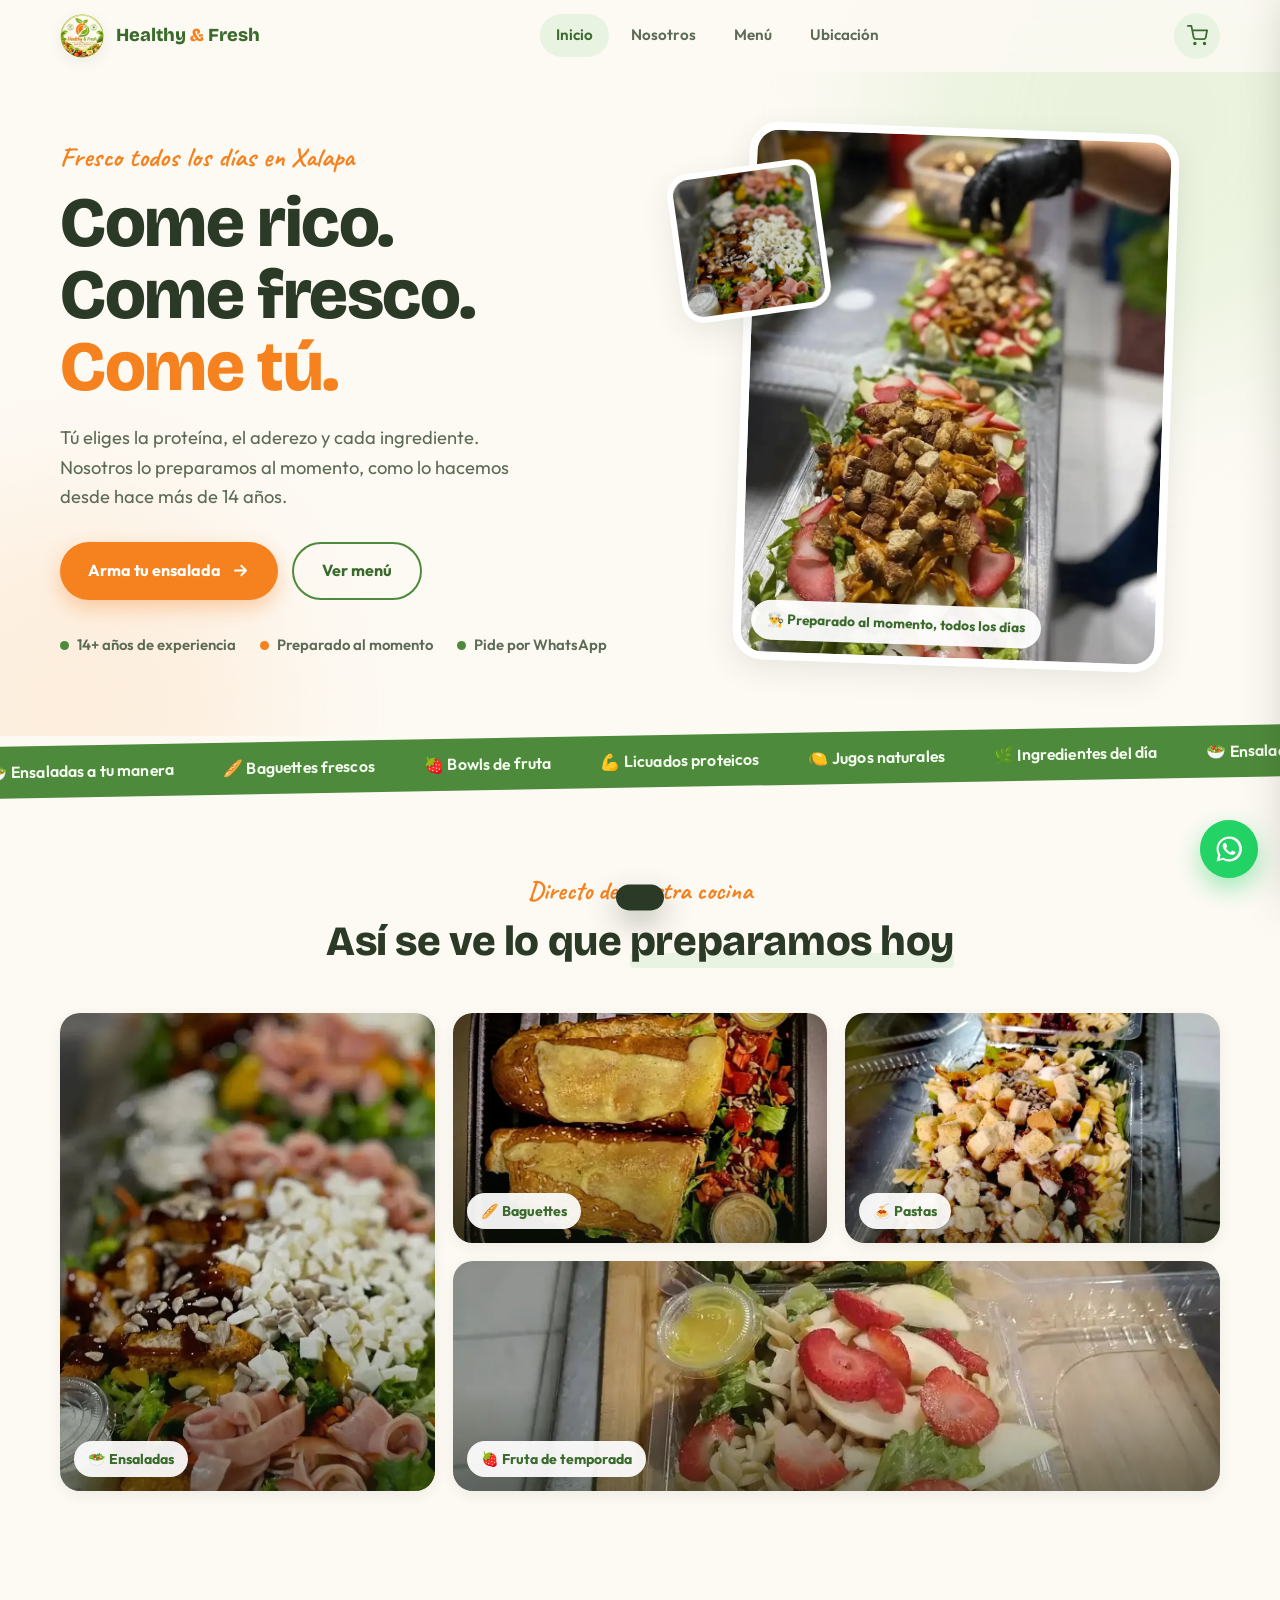
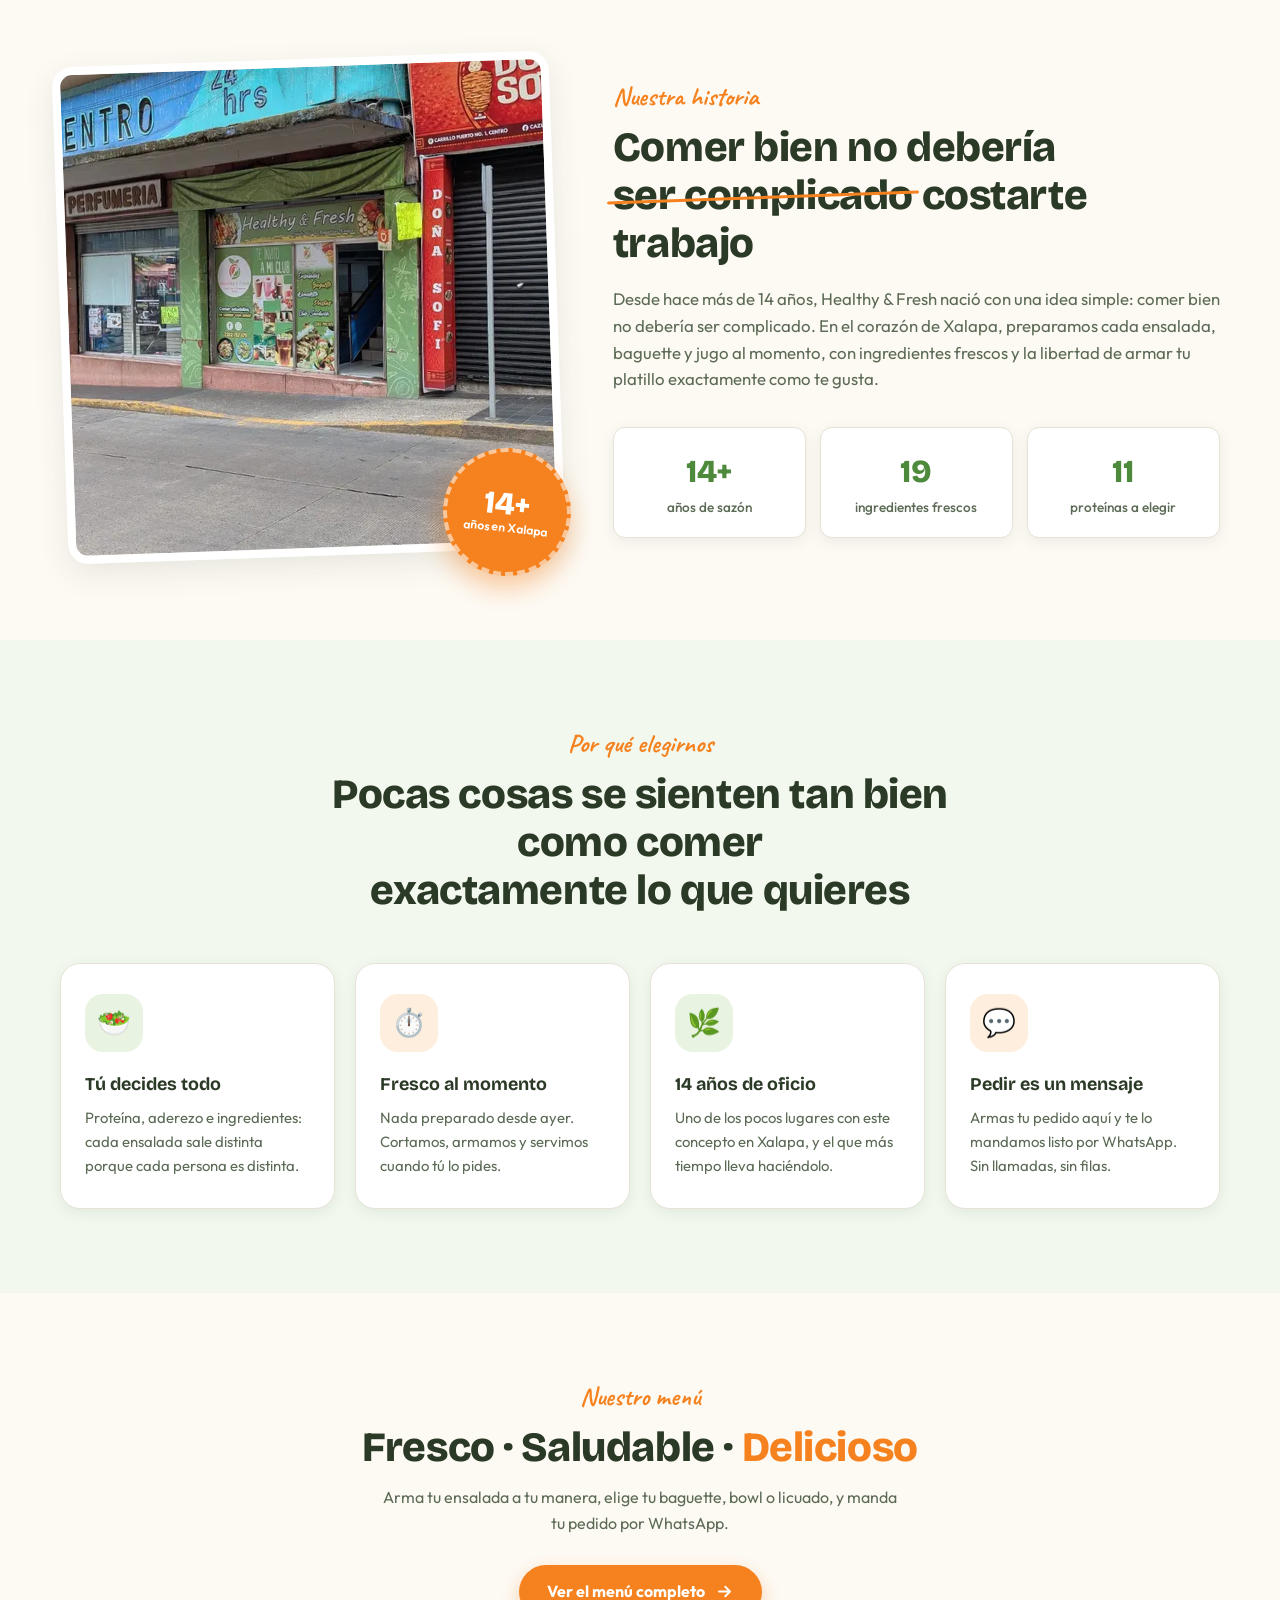
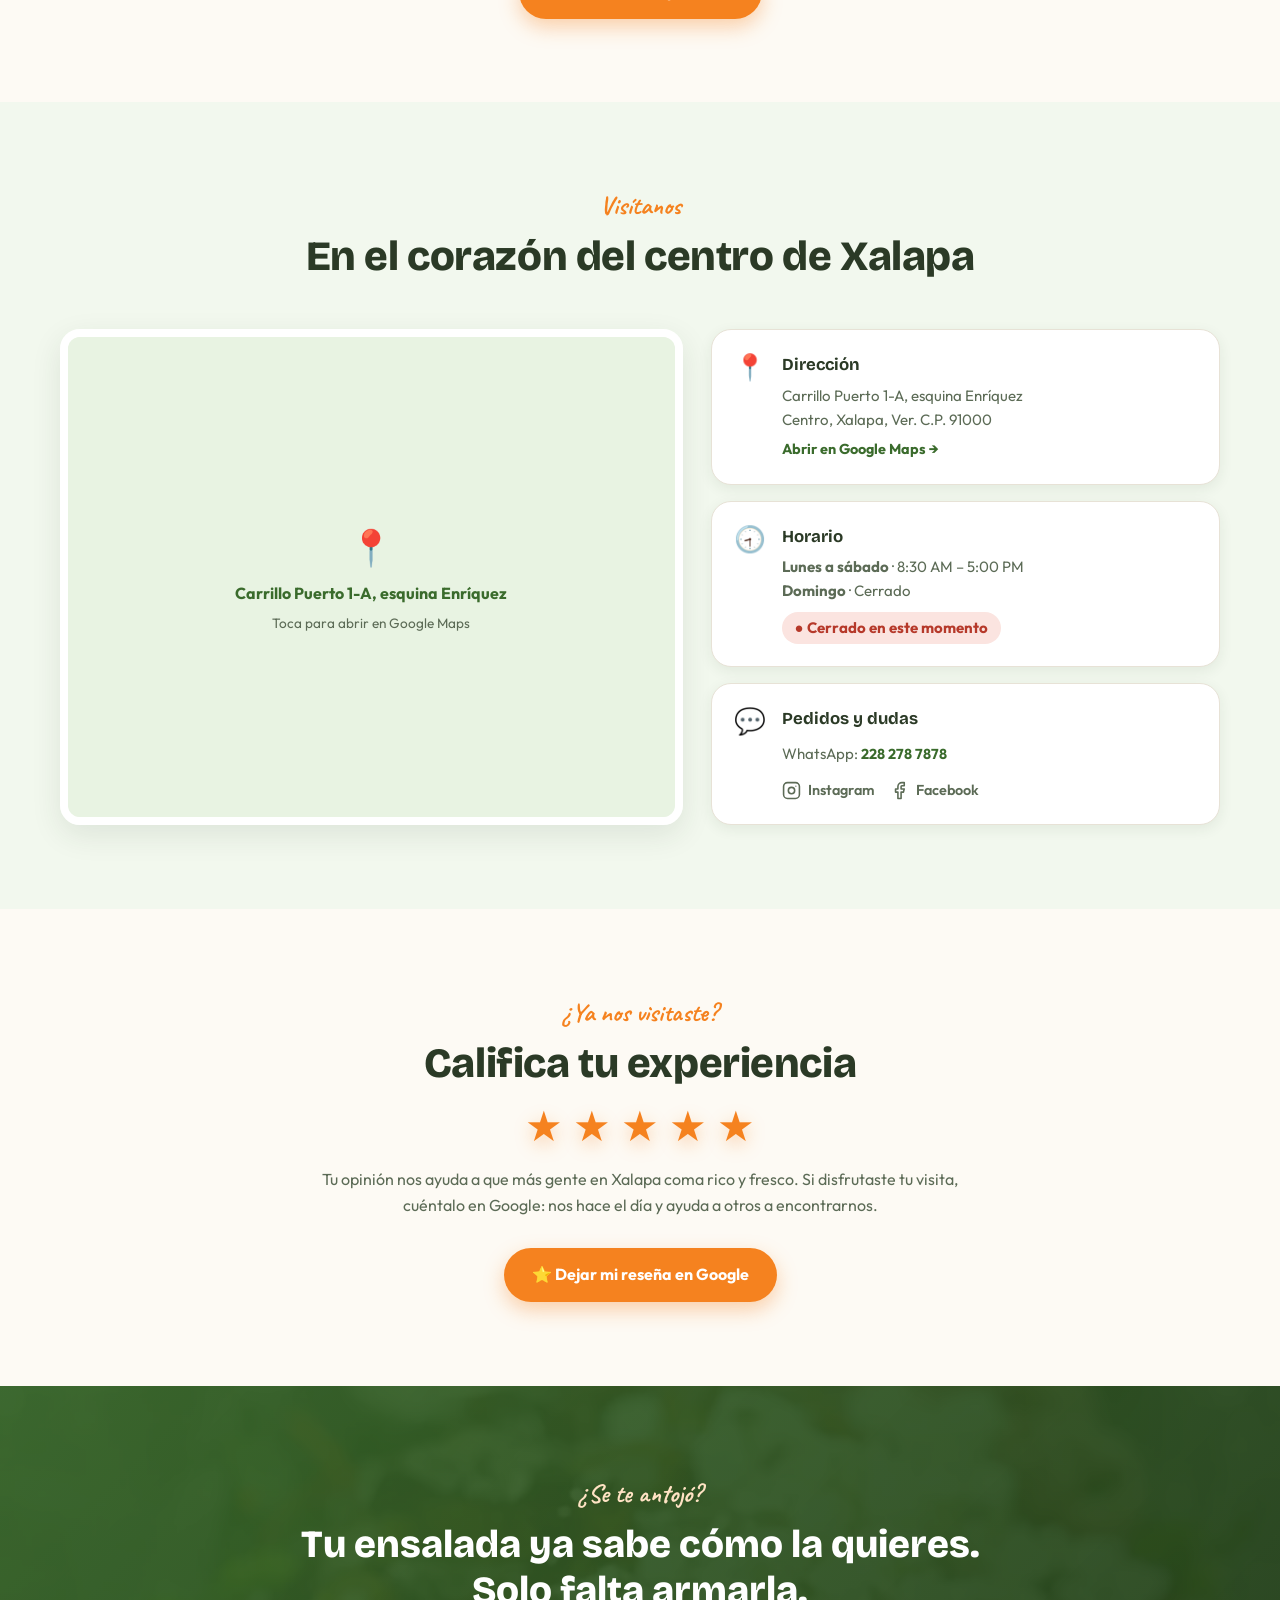
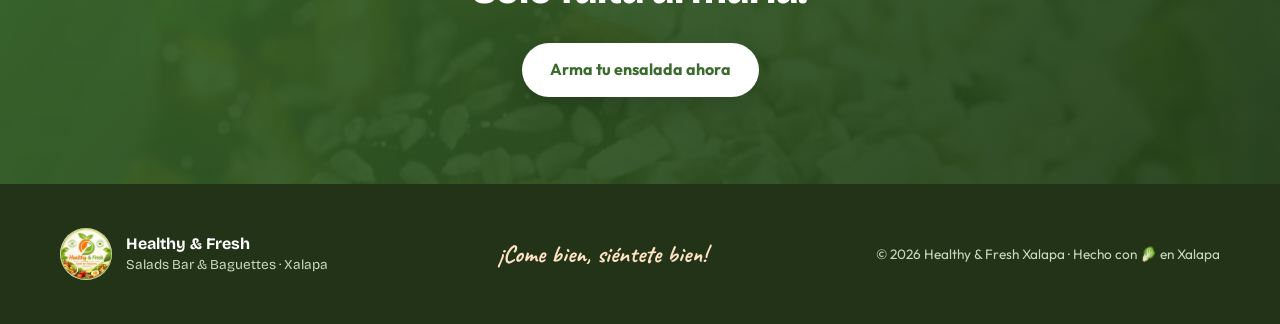
==== commit 3b936d0b: "Rendimiento Se mejoro el rendimiento de la pagina, debido a que no cargaba con pocos datos moviles o" ====
--- a/index.html
+++ b/index.html
@@ -8,11 +8,17 @@
 <meta property="og:title" content="Healthy & Fresh — Salads Bar & Baguettes Xalapa">
 <meta property="og:description" content="Come rico. Come fresco. Come tú. Ensaladas personalizables y baguettes en el centro de Xalapa.">
 <meta property="og:image" content="assets/logo-redondo.jpg">
-<link rel="icon" type="image/jpeg" href="assets/logo-redondo.jpg">
+<link rel="icon" type="image/png" href="assets/favicon.png">
 <link rel="preconnect" href="https://fonts.googleapis.com">
 <link rel="preconnect" href="https://fonts.gstatic.com" crossorigin>
-<link href="https://fonts.googleapis.com/css2?family=Bricolage+Grotesque:opsz,wght@12..96,400;12..96,600;12..96,700;12..96,800&family=Outfit:wght@400;500;600;700&family=Caveat:wght@600;700&display=swap" rel="stylesheet">
-<link rel="stylesheet" href="css/styles.css">
+<!-- Recurso crítico: la foto del hero se descarga desde el inicio -->
+<link rel="preload" as="image" href="assets/foto-preparacion.webp" fetchpriority="high">
+<link rel="stylesheet" href="css/styles.min.css">
+<!-- Fuentes sin bloquear el primer render: mientras bajan se usa la fuente del sistema -->
+<link rel="stylesheet" href="https://fonts.googleapis.com/css2?family=Bricolage+Grotesque:opsz,wght@12..96,700;12..96,800&family=Outfit:wght@400;500;600;700&family=Caveat:wght@700&display=swap" media="print" onload="this.media='all'">
+<noscript><link rel="stylesheet" href="https://fonts.googleapis.com/css2?family=Bricolage+Grotesque:opsz,wght@12..96,700;12..96,800&family=Outfit:wght@400;500;600;700&family=Caveat:wght@700&display=swap"></noscript>
+<!-- Marca que hay JS: sin él, las animaciones de aparición se desactivan y todo queda visible -->
+<script>document.documentElement.classList.add("js");</script>
 </head>
 <body>
 
@@ -20,7 +26,7 @@
 <header class="header" id="header">
   <div class="wrap header-inner">
     <a href="#inicio" class="brand">
-      <img src="assets/logo-redondo.jpg" alt="Logo Healthy & Fresh" class="brand-logo">
+      <img src="assets/logo-redondo.webp" alt="Logo Healthy & Fresh" class="brand-logo" width="44" height="44">
       <span class="brand-text">Healthy <em>&amp;</em> Fresh</span>
     </a>
     <nav class="nav" id="nav">
@@ -68,10 +74,10 @@
     </div>
     <div class="hero-visual">
       <figure class="hero-foto">
-        <img src="assets/foto-preparacion.jpg" alt="Preparando ensaladas frescas al momento en la cocina de Healthy & Fresh" fetchpriority="high">
+        <img src="assets/foto-preparacion.webp" alt="Preparando ensaladas frescas al momento en la cocina de Healthy & Fresh" fetchpriority="high">
         <figcaption class="hero-foto-chip">👨‍🍳 Preparado al momento, todos los días</figcaption>
       </figure>
-      <img src="assets/foto-ensalada.jpg" alt="" class="hero-foto-mini" aria-hidden="true">
+      <img src="assets/foto-ensalada.webp" alt="" class="hero-foto-mini" aria-hidden="true" loading="lazy" decoding="async">
     </div>
   </div>
 </section>
@@ -92,19 +98,19 @@
     </div>
     <div class="cocina-grid">
       <figure class="cocina-item ci-grande reveal" style="--d:.0s">
-        <img src="assets/foto-ensalada.jpg" alt="Ensalada con pollo BBQ, queso panela, jamón y semillas de girasol" loading="lazy">
+        <img src="assets/foto-ensalada.webp" alt="Ensalada con pollo BBQ, queso panela, jamón y semillas de girasol" loading="lazy" decoding="async">
         <figcaption>🥗 Ensaladas</figcaption>
       </figure>
       <figure class="cocina-item reveal" style="--d:.08s">
-        <img src="assets/foto-baguette.jpg" alt="Baguette con queso gratinado acompañado de ensalada fresca" loading="lazy">
+        <img src="assets/foto-baguette.webp" alt="Baguette con queso gratinado acompañado de ensalada fresca" loading="lazy" decoding="async">
         <figcaption>🥖 Baguettes</figcaption>
       </figure>
       <figure class="cocina-item reveal" style="--d:.16s">
-        <img src="assets/foto-pastas.jpg" alt="Ensalada de pasta con pollo crujiente, crotones y arándanos" loading="lazy">
+        <img src="assets/foto-pastas.webp" alt="Ensalada de pasta con pollo crujiente, crotones y arándanos" loading="lazy" decoding="async">
         <figcaption>🍝 Pastas</figcaption>
       </figure>
       <figure class="cocina-item ci-ancha reveal" style="--d:.24s">
-        <img src="assets/foto-fresas.jpg" alt="Ensaladas con fresa y manzana de temporada recién preparadas" loading="lazy">
+        <img src="assets/foto-fresas.webp" alt="Ensaladas con fresa y manzana de temporada recién preparadas" loading="lazy" decoding="async">
         <figcaption>🍓 Fruta de temporada</figcaption>
       </figure>
     </div>
@@ -116,7 +122,7 @@
   <div class="wrap nosotros-inner">
     <div class="nosotros-visual reveal izq">
       <div class="nosotros-img-frame">
-        <img src="assets/foto-local.jpg" alt="Fachada de Healthy & Fresh en el centro de Xalapa" loading="lazy">
+        <img src="assets/foto-local.webp" alt="Fachada de Healthy & Fresh en el centro de Xalapa" loading="lazy" decoding="async">
       </div>
       <div class="nosotros-stamp">
         <span class="stamp-num">14+</span>
@@ -270,7 +276,7 @@
 <footer class="footer">
   <div class="wrap footer-inner">
     <div class="footer-brand">
-      <img src="assets/logo-redondo.jpg" alt="Healthy & Fresh">
+      <img src="assets/logo-redondo.webp" alt="Healthy & Fresh" width="52" height="52" loading="lazy" decoding="async">
       <p>Healthy &amp; Fresh<br><span>Salads Bar &amp; Baguettes · Xalapa</span></p>
     </div>
     <p class="footer-tag script-accent script-claro">¡Come bien, siéntete bien!</p>
@@ -340,6 +346,6 @@
 <!-- ============ TOAST ============ -->
 <div class="toast" id="toast" role="status" aria-live="polite"></div>
 
-<script src="js/app.js"></script>
+<script src="js/app.min.js"></script>
 </body>
 </html>
--- a/css/styles.min.css
+++ b/css/styles.min.css
@@ -0,0 +1 @@
+:root{--verde: #4e8a3c;--verde-osc: #3a6b2c;--verde-claro: #e8f3e2;--verde-suave: #f2f8ee;--naranja: #f5821f;--naranja-osc: #d96c0e;--naranja-claro:#fdeedd;--crema: #fdfaf4;--blanco: #ffffff;--tinta: #2b3a26;--tinta-suave: #5c6b56;--linea: #e7e2d6;--sombra: 0 10px 30px rgba(43,58,38,.1);--sombra-chica: 0 4px 14px rgba(43,58,38,.08);--radio: 20px;--radio-chico: 12px;--f-display: "Bricolage Grotesque", sans-serif;--f-body: "Outfit", sans-serif;--f-script: "Caveat", cursive;--header-h: 72px}*,*:before,*:after{box-sizing:border-box;margin:0;padding:0}html{scroll-behavior:smooth;scroll-padding-top:calc(var(--header-h) + 12px)}body{font-family:var(--f-body);color:var(--tinta);background:var(--crema);line-height:1.6;overflow-x:hidden}img{max-width:100%;display:block}[hidden]{display:none!important}a{color:inherit;text-decoration:none}button{font-family:inherit;cursor:pointer;border:none;background:none;color:inherit}input,textarea,select{font-family:inherit;font-size:1rem}.wrap{width:min(1160px,92%);margin-inline:auto}.section{padding:84px 0}.section-head{text-align:center;max-width:720px;margin:0 auto 48px}.section-title{font-family:var(--f-display);font-weight:800;font-size:clamp(1.7rem,3.4vw,2.6rem);line-height:1.15;letter-spacing:-.01em}.script-accent{font-family:var(--f-script);font-size:clamp(1.3rem,2.2vw,1.6rem);color:var(--naranja);font-weight:700;margin-bottom:6px}.script-claro{color:#ffe3c4}.tachado{position:relative;white-space:nowrap}.tachado:after{content:"";position:absolute;left:-2%;right:-2%;top:52%;height:3px;border-radius:3px;background:var(--naranja);transform:rotate(-2deg)}.subrayado{position:relative;white-space:nowrap}.subrayado:after{content:"";position:absolute;left:0;right:0;bottom:-2px;height:.34em;background:var(--verde-claro);z-index:-1;border-radius:4px}.btn{display:inline-flex;align-items:center;gap:10px;padding:14px 28px;border-radius:999px;font-weight:700;font-size:1rem;transition:transform .2s ease,box-shadow .2s ease,background .2s ease;will-change:transform}.btn svg{width:19px;height:19px}.btn:active{transform:scale(.97)}.btn-primary{background:var(--naranja);color:#fff;box-shadow:0 8px 20px #f5821f59}.btn-primary:hover{background:var(--naranja-osc);transform:translateY(-2px);box-shadow:0 12px 26px #f5821f6b}.btn-primary:disabled{background:#d8d2c4;color:#fff;box-shadow:none;cursor:not-allowed;transform:none}.btn-ghost{background:transparent;color:var(--verde-osc);border:2px solid var(--verde)}.btn-ghost:hover{background:var(--verde-claro);transform:translateY(-2px)}.btn-blanco{background:#fff;color:var(--verde-osc);box-shadow:0 10px 26px #0000002e}.btn-blanco:hover{transform:translateY(-2px)}.btn-wsp{width:100%;justify-content:center;background:#25d366;color:#fff;border-radius:14px;padding:15px 20px;box-shadow:0 8px 20px #25d3664d}.btn-wsp:hover{background:#1eb958;transform:translateY(-2px)}.btn-wsp svg{width:22px;height:22px}.js .reveal{opacity:0;transform:translateY(26px);transition:opacity .7s ease var(--d, 0s),transform .7s ease var(--d, 0s)}.js .reveal.izq{transform:translate(-30px)}.js .reveal.der{transform:translate(30px)}.js .reveal.visible{opacity:1;transform:none}@media(prefers-reduced-motion:reduce){.reveal,.js .reveal{opacity:1;transform:none;transition:none}html{scroll-behavior:auto}.estrellas span,.js .estrellas span{opacity:1;transform:none;animation:none!important}.hero-foto,.hero-foto-mini{animation:none}}.header{position:fixed;inset:0 0 auto;z-index:60;height:var(--header-h);background:#fdfaf4d9;backdrop-filter:blur(12px);-webkit-backdrop-filter:blur(12px);border-bottom:1px solid transparent;transition:border-color .3s ease,box-shadow .3s ease}.header.scrolled{border-bottom-color:var(--linea);box-shadow:0 4px 20px #2b3a260f}.header-inner{height:100%;display:flex;align-items:center;justify-content:space-between;gap:20px}.brand{display:flex;align-items:center;gap:12px}.brand-logo{width:44px;height:44px;border-radius:50%;object-fit:cover;box-shadow:var(--sombra-chica)}.brand-text{font-family:var(--f-display);font-weight:800;font-size:1.15rem;color:var(--verde-osc)}.brand-text em{font-style:normal;color:var(--naranja)}.nav{display:flex;gap:6px}.nav-link{padding:9px 16px;border-radius:999px;font-weight:600;font-size:.95rem;color:var(--tinta-suave);transition:color .2s,background .2s}.nav-link:hover,.nav-link.active{color:var(--verde-osc);background:var(--verde-claro)}.header-actions{display:flex;align-items:center;gap:8px}.btn-cart{position:relative;width:46px;height:46px;display:grid;place-items:center;border-radius:50%;background:var(--verde-claro);color:var(--verde-osc);transition:background .2s,transform .2s}.btn-cart:hover{background:#dcecd2;transform:translateY(-1px)}.btn-cart svg{width:21px;height:21px}.cart-badge{position:absolute;top:-4px;right:-4px;min-width:21px;height:21px;padding:0 5px;display:grid;place-items:center;border-radius:999px;background:var(--naranja);color:#fff;font-size:.74rem;font-weight:700;box-shadow:0 2px 8px #f5821f80}.cart-badge.bump{animation:bump .45s cubic-bezier(.34,1.56,.64,1)}@keyframes bump{0%{transform:scale(1)}40%{transform:scale(1.45)}to{transform:scale(1)}}.btn-burger{display:none;width:46px;height:46px;border-radius:50%;background:var(--verde-claro);flex-direction:column;align-items:center;justify-content:center;gap:5px}.btn-burger span{width:20px;height:2.4px;border-radius:2px;background:var(--verde-osc);transition:transform .3s ease,opacity .3s ease}.btn-burger.open span:nth-child(1){transform:translateY(7.4px) rotate(45deg)}.btn-burger.open span:nth-child(2){opacity:0}.btn-burger.open span:nth-child(3){transform:translateY(-7.4px) rotate(-45deg)}.hero{position:relative;padding:calc(var(--header-h) + 56px) 0 70px;overflow:hidden}.hero-blob{position:absolute;border-radius:50%;filter:blur(70px);opacity:.5;pointer-events:none}.hero-blob-1{width:520px;height:520px;background:#d9ecc9;top:-140px;right:-120px}.hero-blob-2{width:420px;height:420px;background:#fde3c8;bottom:-180px;left:-140px}.hero-inner{position:relative;display:grid;grid-template-columns:1.05fr .95fr;align-items:center;gap:48px}.hero-kicker{font-size:clamp(1.35rem,2.4vw,1.7rem)}.hero-title{font-family:var(--f-display);font-weight:800;font-size:clamp(2.6rem,6vw,4.4rem);line-height:1.02;letter-spacing:-.02em;margin:8px 0 20px}.hero-title-accent{color:var(--naranja)}.hero-sub{font-size:clamp(1rem,1.6vw,1.15rem);color:var(--tinta-suave);max-width:480px;margin-bottom:30px}.hero-ctas{display:flex;flex-wrap:wrap;gap:14px;margin-bottom:34px}.hero-badges{list-style:none;display:flex;flex-wrap:wrap;gap:10px 24px;font-size:.93rem;font-weight:600;color:var(--tinta-suave)}.hero-badges li{display:flex;align-items:center;gap:8px}.dot{width:9px;height:9px;border-radius:50%}.dot-verde{background:var(--verde)}.dot-naranja{background:var(--naranja)}.hero-visual{position:relative;min-height:420px;display:grid;place-items:center}.hero-foto{position:relative;width:min(430px,90%);margin:0;transform:rotate(2deg);animation:flotar 7s ease-in-out infinite}.hero-foto img{width:100%;aspect-ratio:4/5;object-fit:cover;border-radius:30px;border:8px solid #fff;box-shadow:var(--sombra);display:block}.hero-foto-chip{position:absolute;left:18px;bottom:20px;background:#fffffff0;border-radius:999px;padding:9px 16px;font-size:.85rem;font-weight:700;color:var(--verde-osc);box-shadow:var(--sombra-chica);white-space:nowrap}.hero-foto-mini{position:absolute;left:-18px;top:7%;width:150px;aspect-ratio:1;object-fit:cover;border-radius:22px;border:6px solid #fff;box-shadow:var(--sombra);transform:rotate(-8deg);z-index:2;animation:flotar 6s ease-in-out infinite reverse}@keyframes flotar{0%,to{translate:0 0}50%{translate:0 -14px}}.ticker{background:var(--verde);color:#f3faee;overflow:hidden;padding:13px 0;transform:rotate(-1deg) scale(1.02)}.ticker-track{display:flex;gap:48px;width:max-content;white-space:nowrap;font-weight:600;font-size:.98rem;animation:ticker 28s linear infinite}.ticker-track span{display:inline-flex;align-items:center;gap:10px}@keyframes ticker{0%{transform:translate(0)}to{transform:translate(-50%)}}.cocina-grid{display:grid;grid-template-columns:repeat(3,1fr);grid-auto-rows:230px;gap:18px}.cocina-item{position:relative;margin:0;border-radius:var(--radio);overflow:hidden;box-shadow:var(--sombra-chica)}.cocina-item img{width:100%;height:100%;object-fit:cover;transition:transform .6s ease;display:block}.cocina-item:hover img{transform:scale(1.05)}.cocina-item:after{content:"";position:absolute;inset:auto 0 0;height:45%;background:linear-gradient(to top,rgba(20,29,14,.42),transparent);pointer-events:none}.cocina-item figcaption{position:absolute;left:14px;bottom:14px;z-index:1;background:#ffffffed;color:var(--verde-osc);font-weight:700;font-size:.88rem;padding:7px 14px;border-radius:999px;box-shadow:var(--sombra-chica);transition:transform .3s ease}.cocina-item:hover figcaption{transform:translateY(-3px)}.ci-grande{grid-row:span 2}.ci-ancha{grid-column:span 2}.nosotros-inner{display:grid;grid-template-columns:.9fr 1.1fr;gap:56px;align-items:center}.nosotros-visual{position:relative}.nosotros-img-frame{border-radius:var(--radio);overflow:hidden;box-shadow:var(--sombra);transform:rotate(-2deg);border:8px solid #fff}.nosotros-img-frame img{width:100%;aspect-ratio:1/1;object-fit:cover}.nosotros-stamp{position:absolute;right:-14px;bottom:-20px;width:128px;height:128px;border-radius:50%;background:var(--naranja);color:#fff;display:flex;flex-direction:column;align-items:center;justify-content:center;text-align:center;box-shadow:0 12px 26px #f5821f66;transform:rotate(6deg);border:4px dashed rgba(255,255,255,.55)}.stamp-num{font-family:var(--f-display);font-weight:800;font-size:2rem;line-height:1}.stamp-label{font-size:.76rem;font-weight:600;max-width:90px;line-height:1.25}.nosotros-copy .section-title{margin-bottom:18px}.nosotros-historia{color:var(--tinta-suave);font-size:1.05rem;margin-bottom:34px}.stats{display:flex;flex-wrap:wrap;gap:14px}.stat{flex:1;min-width:130px;background:#fff;border:1px solid var(--linea);border-radius:var(--radio-chico);padding:18px 16px;text-align:center;box-shadow:var(--sombra-chica)}.stat-num,.stat-suffix{font-family:var(--f-display);font-weight:800;font-size:2rem;color:var(--verde)}.stat-label{display:block;font-size:.85rem;color:var(--tinta-suave);font-weight:500}.porque{background:var(--verde-suave)}.porque-grid{display:grid;grid-template-columns:repeat(4,1fr);gap:20px}.porque-card{background:#fff;border-radius:var(--radio);padding:30px 24px;box-shadow:var(--sombra-chica);border:1px solid var(--linea);transition:transform .25s ease,box-shadow .25s ease}.porque-card:hover{transform:translateY(-6px);box-shadow:var(--sombra)}.porque-icon{width:58px;height:58px;display:grid;place-items:center;border-radius:18px;font-size:1.7rem;margin-bottom:18px}.pi-verde{background:var(--verde-claro)}.pi-naranja{background:var(--naranja-claro)}.porque-card h3{font-family:var(--f-display);font-size:1.12rem;font-weight:700;margin-bottom:8px}.porque-card p{font-size:.93rem;color:var(--tinta-suave)}.menu-cta .section-head{margin-bottom:0}.menu-cta-sub{color:var(--tinta-suave);max-width:520px;margin:14px auto 28px}@keyframes panelIn{0%{opacity:0;transform:translateY(14px)}to{opacity:1;transform:none}}.ubicacion{background:var(--verde-suave)}.ubi-grid{display:grid;grid-template-columns:1.1fr .9fr;gap:28px;align-items:stretch}.ubi-map{border-radius:var(--radio);overflow:hidden;box-shadow:var(--sombra);border:8px solid #fff;min-height:420px}.ubi-map{position:relative}.ubi-map iframe{position:absolute;inset:0;width:100%;height:100%;border:0;display:block}.ubi-map-fallback{position:absolute;inset:0;display:flex;flex-direction:column;align-items:center;justify-content:center;gap:6px;text-align:center;padding:20px;background:var(--verde-claro)}.ubi-map-fallback span{font-size:2.2rem}.ubi-map-fallback strong{font-size:1rem;color:var(--verde-osc)}.ubi-map-fallback em{font-style:normal;font-size:.85rem;color:var(--tinta-suave)}.ubi-info{display:flex;flex-direction:column;gap:16px}.ubi-card{display:flex;gap:16px;background:#fff;border:1px solid var(--linea);border-radius:var(--radio);padding:22px;box-shadow:var(--sombra-chica);flex:1}.ubi-icon{font-size:1.6rem;line-height:1.2}.ubi-card h3{font-family:var(--f-display);font-size:1.05rem;font-weight:700;margin-bottom:5px}.ubi-card p{font-size:.94rem;color:var(--tinta-suave)}.ubi-link{display:inline-block;margin-top:6px;font-weight:700;font-size:.9rem;color:var(--verde-osc);transition:color .2s}.ubi-link:hover{color:var(--naranja-osc)}.ubi-open-badge{display:inline-block;margin-top:8px;padding:4px 13px;border-radius:999px;font-size:.82rem;font-weight:700}.ubi-open-badge.abierto{background:var(--verde-claro);color:var(--verde-osc)}.ubi-open-badge.cerrado{background:#fbe4e0;color:#b6392a}.ubi-socials{display:flex;gap:16px;margin-top:12px}.ubi-socials a{display:inline-flex;align-items:center;gap:7px;font-weight:600;font-size:.9rem;color:var(--tinta-suave);transition:color .2s,transform .2s}.ubi-socials a:hover{color:var(--verde-osc);transform:translateY(-1px)}.ubi-socials svg{width:19px;height:19px}.resenas-inner{text-align:center;max-width:640px;margin-inline:auto}.estrellas{display:flex;justify-content:center;gap:10px;font-size:2.6rem;line-height:1;color:var(--naranja);margin:18px 0 20px;text-shadow:0 6px 18px rgba(245,130,31,.35)}.js .estrellas span{display:inline-block;opacity:0;transform:scale(.3) rotate(-20deg)}.reveal.visible .estrellas span{animation:starPop .45s cubic-bezier(.34,1.56,.64,1) forwards}.estrellas span:nth-child(1){animation-delay:.05s}.estrellas span:nth-child(2){animation-delay:.15s}.estrellas span:nth-child(3){animation-delay:.25s}.estrellas span:nth-child(4){animation-delay:.35s}.estrellas span:nth-child(5){animation-delay:.45s}@keyframes starPop{to{opacity:1;transform:scale(1) rotate(0)}}.resenas-texto{color:var(--tinta-suave);margin-bottom:30px}.cta-final{background:linear-gradient(135deg,#3a6b2ce6,#233f1af0),url(../assets/foto-ensalada.webp) center/cover no-repeat;color:#fff;padding:88px 0;position:relative;overflow:hidden}.cta-final-inner{text-align:center}.cta-final h2{font-family:var(--f-display);font-weight:800;font-size:clamp(1.6rem,3.4vw,2.4rem);line-height:1.2;margin:6px 0 30px}.footer{background:#233318;color:#c9d8bd;padding:44px 0}.footer-inner{display:flex;align-items:center;justify-content:space-between;gap:24px;flex-wrap:wrap}.footer-brand{display:flex;align-items:center;gap:14px}.footer-brand img{width:52px;height:52px;border-radius:50%;object-fit:cover}.footer-brand p{font-family:var(--f-display);font-weight:700;line-height:1.3;color:#fff}.footer-brand span{font-weight:400;font-size:.85rem;color:#c9d8bd}.footer-tag{font-size:1.5rem;margin:0}.footer-copy{font-size:.85rem}.cart-overlay{position:fixed;inset:0;z-index:70;background:#2333188c;opacity:0;pointer-events:none;transition:opacity .3s ease}.cart-overlay.open{opacity:1;pointer-events:auto}.cart-drawer{position:fixed;top:0;right:0;bottom:0;z-index:80;width:min(420px,100%);background:var(--crema);box-shadow:-14px 0 44px #23331838;transform:translate(105%);transition:transform .38s cubic-bezier(.32,.72,.29,.99);display:flex;flex-direction:column}.cart-drawer.open{transform:translate(0)}.cart-head{display:flex;align-items:center;justify-content:space-between;padding:22px 24px;border-bottom:1px solid var(--linea);background:#fff}.cart-head h3{font-family:var(--f-display);font-weight:800;font-size:1.3rem}.cart-close{width:38px;height:38px;display:grid;place-items:center;border-radius:50%;background:var(--verde-claro);color:var(--verde-osc);font-size:1rem;transition:background .2s,transform .2s}.cart-close:hover{background:#dcecd2;transform:rotate(90deg)}.cart-view{flex:1;display:flex;flex-direction:column;overflow:hidden}.cart-view[hidden]{display:none}.cart-items{flex:1;overflow-y:auto;padding:18px 24px;display:flex;flex-direction:column;gap:14px}.cart-item{background:#fff;border:1px solid var(--linea);border-radius:var(--radio-chico);padding:16px;box-shadow:var(--sombra-chica);animation:panelIn .3s ease}.cart-item-top{display:flex;justify-content:space-between;gap:12px;margin-bottom:6px}.cart-item-name{font-weight:700;font-size:.97rem;line-height:1.3}.cart-item-price{font-family:var(--f-display);font-weight:800;color:var(--verde);white-space:nowrap}.cart-item-details{font-size:.82rem;color:var(--tinta-suave);margin-bottom:10px}.cart-item-details div{padding:1px 0}.cart-item-foot{display:flex;align-items:center;justify-content:space-between}.qty-ctrl{display:inline-flex;align-items:center;gap:2px;background:var(--verde-claro);border-radius:999px;padding:3px}.qty-btn{width:29px;height:29px;display:grid;place-items:center;border-radius:50%;font-weight:800;font-size:1rem;color:var(--verde-osc);transition:background .15s}.qty-btn:hover{background:#fff}.qty-num{min-width:28px;text-align:center;font-weight:700;font-size:.95rem}.cart-item-remove{font-size:.82rem;font-weight:600;color:#b6392a;text-decoration:underline;opacity:.8;transition:opacity .2s}.cart-item-remove:hover{opacity:1}.cart-foot{padding:18px 24px 24px;border-top:1px solid var(--linea);background:#fff}.cart-total-row{display:flex;justify-content:space-between;align-items:center;font-weight:700;font-size:1.05rem;margin-bottom:14px}.cart-total-row span:last-child{font-family:var(--f-display);font-weight:800;font-size:1.5rem;color:var(--verde)}.cart-checkout{width:100%;justify-content:center}.cart-empty{flex:1;display:flex;flex-direction:column;align-items:center;justify-content:center;gap:14px;text-align:center;color:var(--tinta-suave);padding:30px}.cart-empty span{font-size:3rem}.cart-empty[hidden]{display:none}.checkout-form{flex:1;overflow-y:auto;padding:22px 24px;display:flex;flex-direction:column;gap:16px}.checkout-form label{display:flex;flex-direction:column;gap:6px;font-weight:700;font-size:.9rem}.checkout-form input,.checkout-form textarea{padding:12px 15px;border-radius:var(--radio-chico);border:1.5px solid var(--linea);background:#fff;font-size:.97rem;transition:border-color .2s,box-shadow .2s;resize:vertical}.checkout-form input:focus,.checkout-form textarea:focus{outline:none;border-color:var(--verde);box-shadow:0 0 0 3px #4e8a3c26}.checkout-form input.error{border-color:#d24a37;box-shadow:0 0 0 3px #d24a3724}.campo-opcional{font-style:normal;font-weight:400;font-size:.8rem;color:var(--tinta-suave)}.entrega-field{border:none;display:flex;flex-direction:column;gap:8px}.entrega-field legend{font-weight:700;font-size:.9rem;margin-bottom:8px}.entrega-opts{display:grid;grid-template-columns:repeat(3,1fr);gap:10px}.entrega-opt{position:relative}.entrega-opt input{position:absolute;opacity:0;inset:0;cursor:pointer}.entrega-opt span{display:flex;align-items:center;justify-content:center;gap:6px;height:100%;text-align:center;padding:12px 6px;border-radius:var(--radio-chico);border:1.5px solid var(--linea);background:#fff;font-weight:600;font-size:.85rem;transition:all .2s ease}.entrega-opt input:checked+span{border-color:var(--verde);background:var(--verde-claro);color:var(--verde-osc);box-shadow:0 4px 12px #4e8a3c29}.wsp-fab{position:fixed;right:22px;bottom:22px;z-index:50;width:58px;height:58px;display:grid;place-items:center;border-radius:50%;background:#25d366;color:#fff;box-shadow:0 10px 26px #25d36673;transition:transform .25s ease,box-shadow .25s ease}.wsp-fab:after{content:"";position:absolute;inset:0;border-radius:50%;background:#25d36673;z-index:-1;animation:fabPulse 2.6s ease-out infinite}.wsp-fab:hover{transform:scale(1.1);box-shadow:0 14px 32px #25d3668c}.wsp-fab:hover:after{animation:none;opacity:0}.wsp-fab svg{width:30px;height:30px}@keyframes fabPulse{0%{transform:scale(1);opacity:.6}70%,to{transform:scale(1.55);opacity:0}}.toast{position:fixed;left:50%;bottom:26px;z-index:90;transform:translate(-50%,140%);background:var(--tinta);color:#fff;padding:13px 24px;border-radius:999px;font-weight:600;font-size:.94rem;box-shadow:0 12px 30px #2333184d;transition:transform .4s cubic-bezier(.34,1.4,.64,1);max-width:92%;text-align:center}.toast.show{transform:translate(-50%)}@media(max-width:1024px){.porque-grid{grid-template-columns:repeat(2,1fr)}}@media(max-width:860px){.section{padding:64px 0}.btn-burger{display:flex}.nav{position:fixed;top:var(--header-h);left:0;right:0;z-index:59;flex-direction:column;background:var(--crema);padding:14px 4%;gap:4px;border-bottom:1px solid var(--linea);box-shadow:0 18px 30px #2b3a261f;transform:translateY(-130%);transition:transform .35s ease}.nav.open{transform:translateY(0)}.nav-link{padding:13px 16px;font-size:1.02rem}.hero{padding-top:calc(var(--header-h) + 34px)}.hero-inner{grid-template-columns:1fr;gap:40px}.hero-visual{min-height:auto;order:2}.hero-foto{width:min(380px,92%)}.hero-foto-mini{width:120px;left:-6px}.cocina-grid{grid-template-columns:repeat(2,1fr);grid-auto-rows:200px;gap:14px}.nosotros-inner{grid-template-columns:1fr;gap:52px}.nosotros-visual{max-width:420px;margin-inline:auto}.ubi-grid{grid-template-columns:1fr}.ubi-map{min-height:300px}.footer-inner{flex-direction:column;text-align:center}}@media(max-width:560px){.porque-grid{grid-template-columns:1fr}.hero-ctas .btn{width:100%;justify-content:center}.stats{gap:10px}.stat{min-width:calc(50% - 5px)}.wsp-fab{right:16px;bottom:16px;width:52px;height:52px}.entrega-opts{grid-template-columns:1fr}.cocina-grid{grid-template-columns:1fr;grid-auto-rows:240px}.ci-grande{grid-row:auto}.ci-ancha{grid-column:auto}.estrellas{font-size:2.1rem}.hero-foto-chip{font-size:.78rem;left:12px;bottom:14px}}
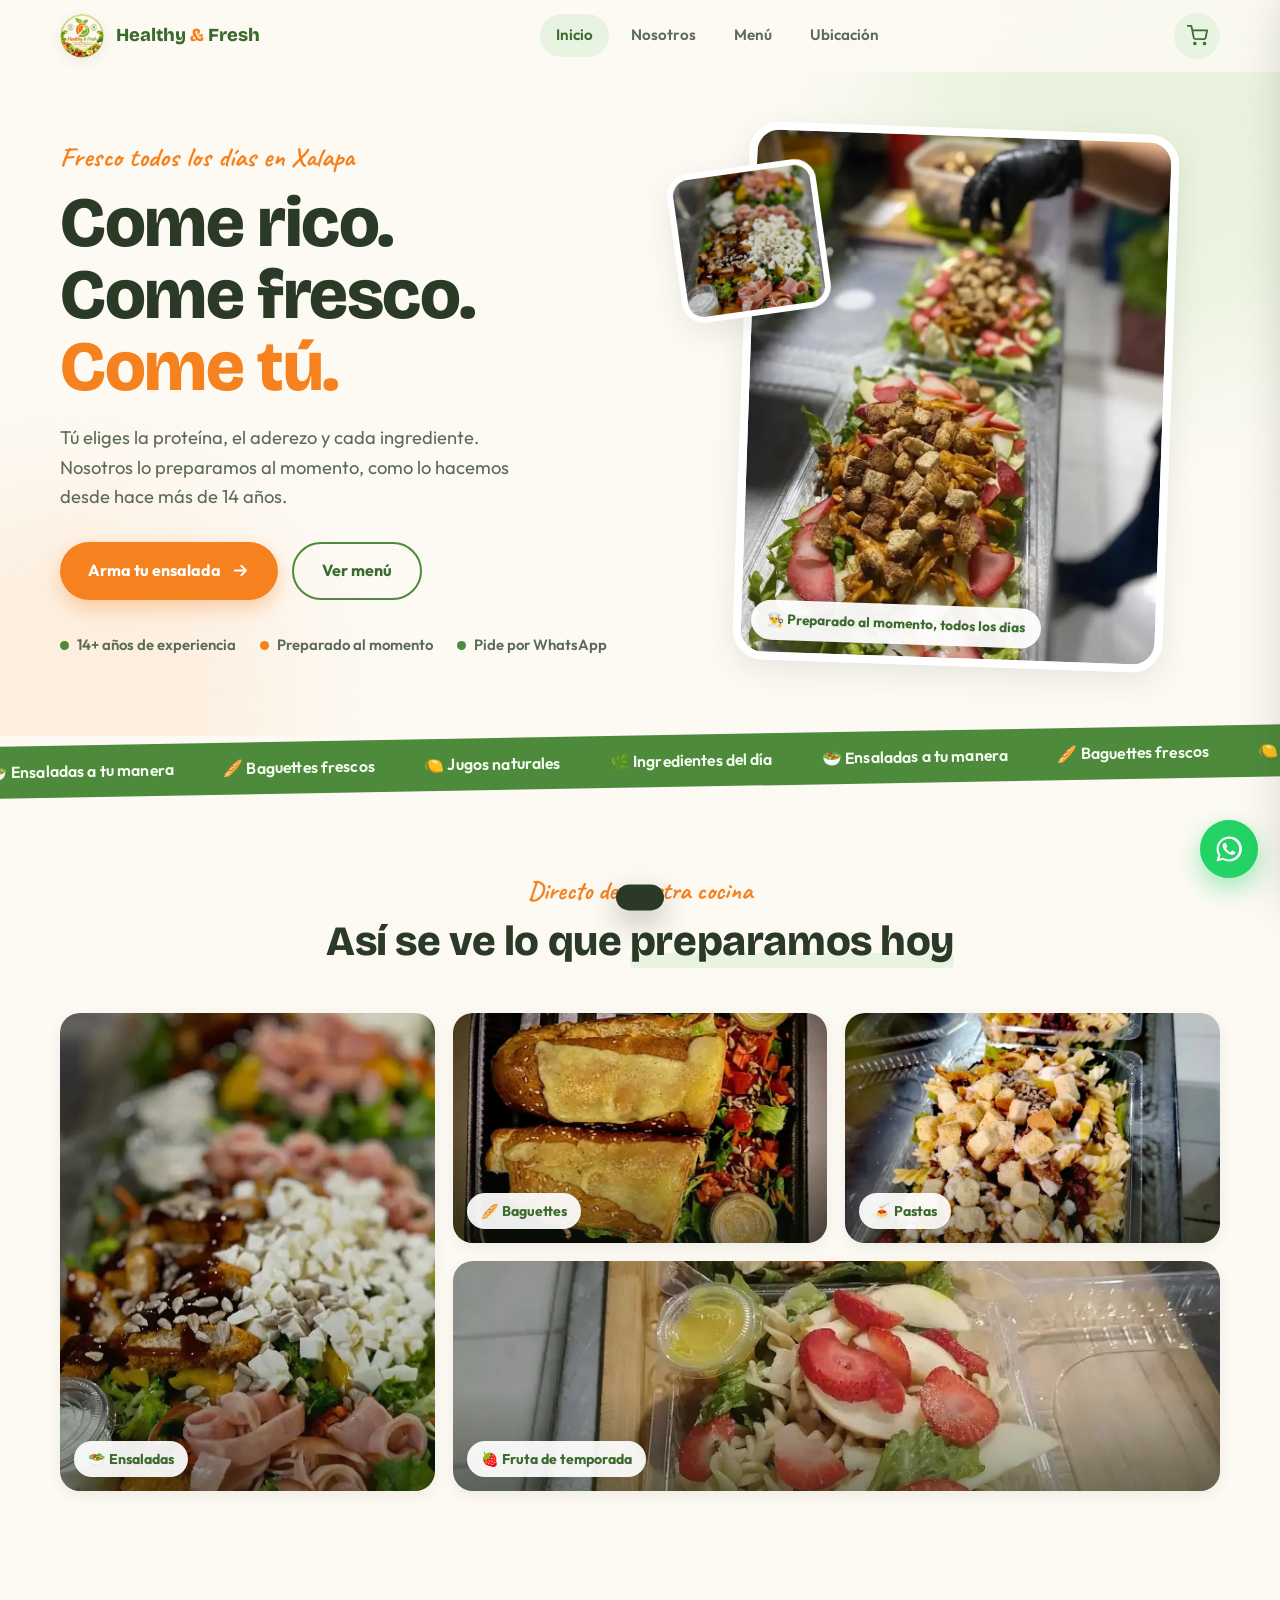
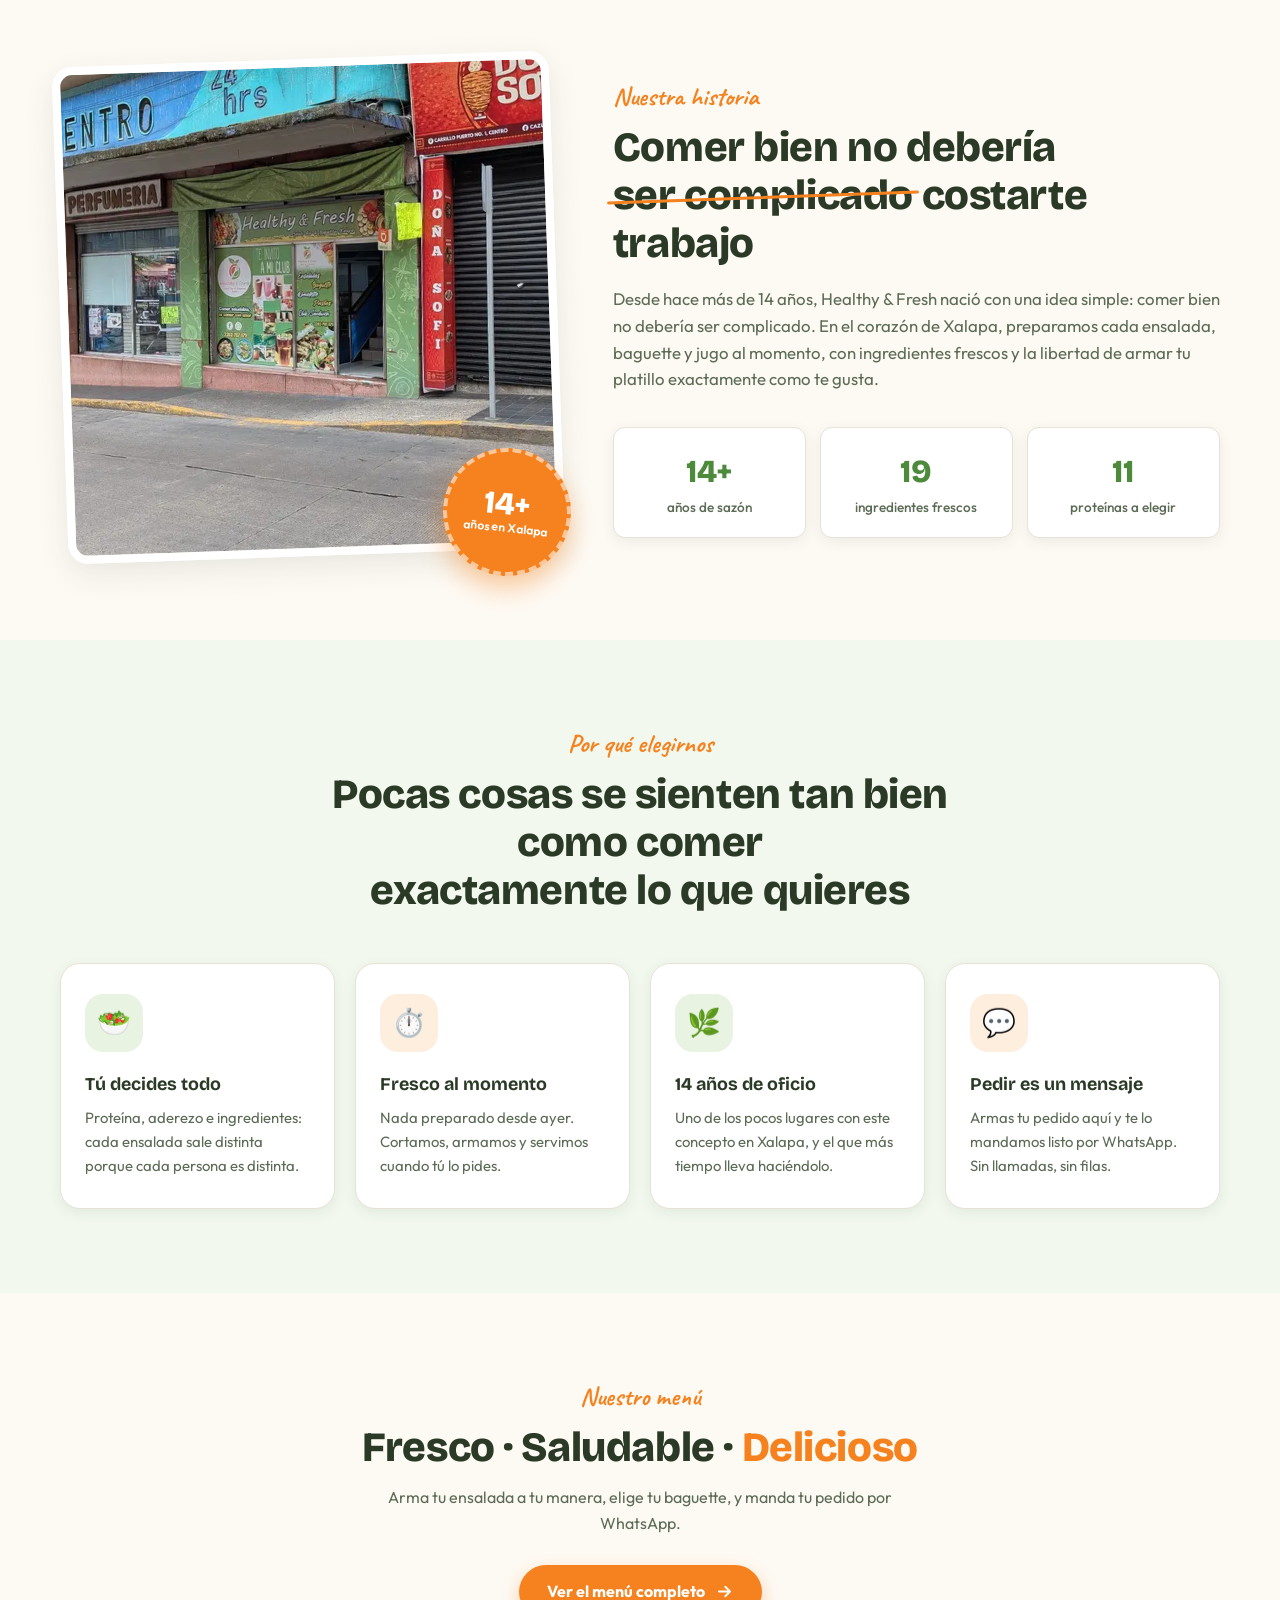
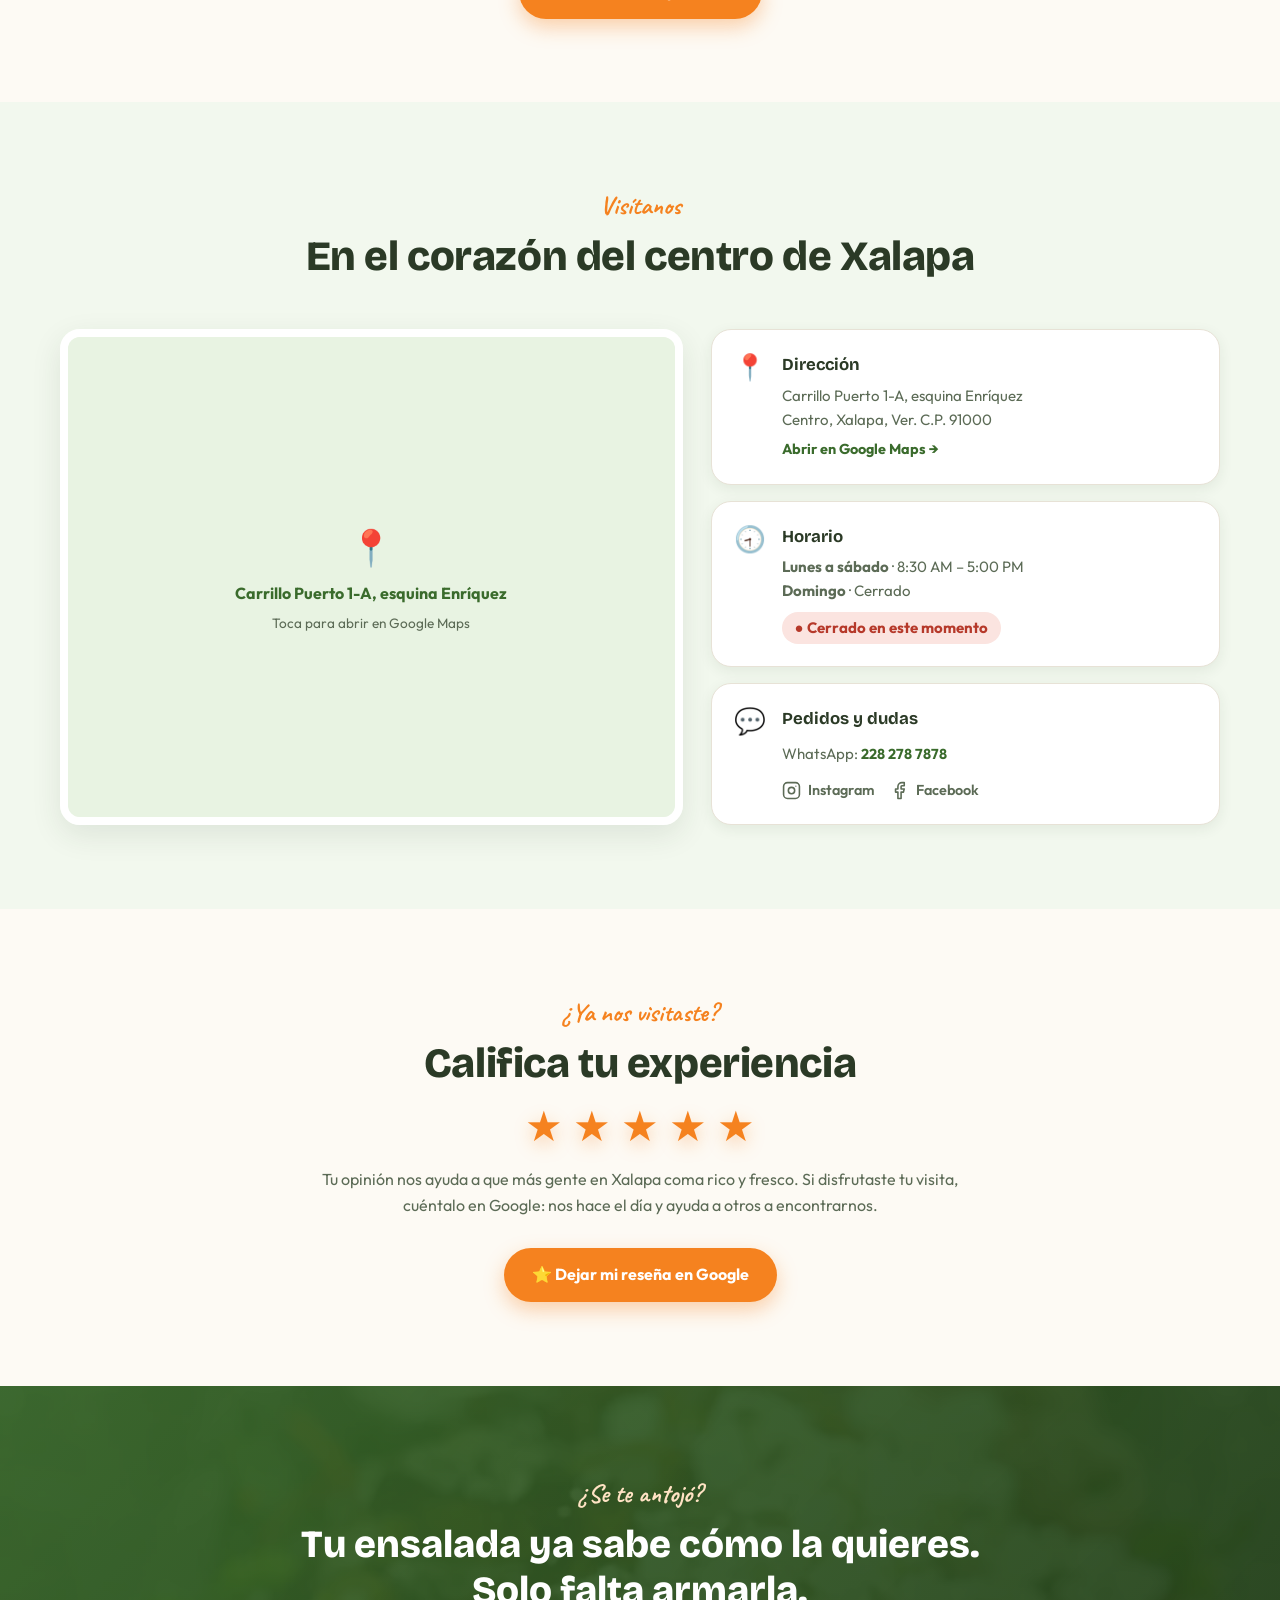
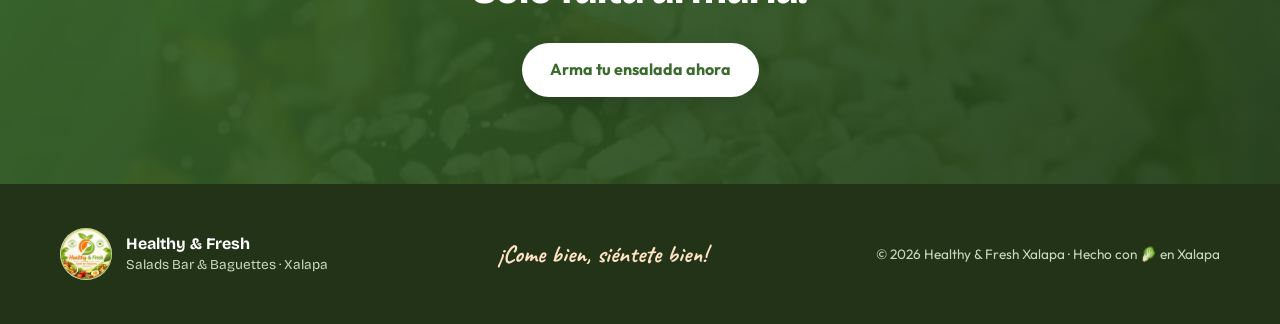
==== commit 99eefa98: "Eliminacion de bowls y licuados" ====
--- a/index.html
+++ b/index.html
@@ -4,7 +4,7 @@
 <meta charset="UTF-8">
 <meta name="viewport" content="width=device-width, initial-scale=1.0">
 <title>Healthy &amp; Fresh — Salads Bar &amp; Baguettes | Xalapa</title>
-<meta name="description" content="Arma tu ensalada a tu manera, baguettes frescos, bowls de fruta y licuados proteicos en el centro de Xalapa. Más de 14 años preparando todo al momento. Pide por WhatsApp.">
+<meta name="description" content="Arma tu ensalada a tu manera, baguettes frescos y jugos naturales en el centro de Xalapa. Más de 14 años preparando todo al momento. Pide por WhatsApp.">
 <meta property="og:title" content="Healthy & Fresh — Salads Bar & Baguettes Xalapa">
 <meta property="og:description" content="Come rico. Come fresco. Come tú. Ensaladas personalizables y baguettes en el centro de Xalapa.">
 <meta property="og:image" content="assets/logo-redondo.jpg">
@@ -85,7 +85,7 @@
 <!-- ============ TICKER ============ -->
 <div class="ticker" aria-hidden="true">
   <div class="ticker-track" id="tickerTrack">
-    <span>🥗 Ensaladas a tu manera</span><span>🥖 Baguettes frescos</span><span>🍓 Bowls de fruta</span><span>💪 Licuados proteicos</span><span>🍋 Jugos naturales</span><span>🌿 Ingredientes del día</span>
+    <span>🥗 Ensaladas a tu manera</span><span>🥖 Baguettes frescos</span><span>🍋 Jugos naturales</span><span>🌿 Ingredientes del día</span>
   </div>
 </div>
 
@@ -183,7 +183,7 @@
   <div class="wrap section-head reveal">
     <p class="script-accent">Nuestro menú</p>
     <h2 class="section-title">Fresco · Saludable · <span class="hero-title-accent">Delicioso</span></h2>
-    <p class="menu-cta-sub">Arma tu ensalada a tu manera, elige tu baguette, bowl o licuado, y manda tu pedido por WhatsApp.</p>
+    <p class="menu-cta-sub">Arma tu ensalada a tu manera, elige tu baguette, y manda tu pedido por WhatsApp.</p>
     <a href="menu.html" class="btn btn-primary">Ver el menú completo
       <svg viewBox="0 0 24 24" fill="none" stroke="currentColor" stroke-width="2.4" stroke-linecap="round" stroke-linejoin="round"><path d="M5 12h14M13 6l6 6-6 6"/></svg>
     </a>
